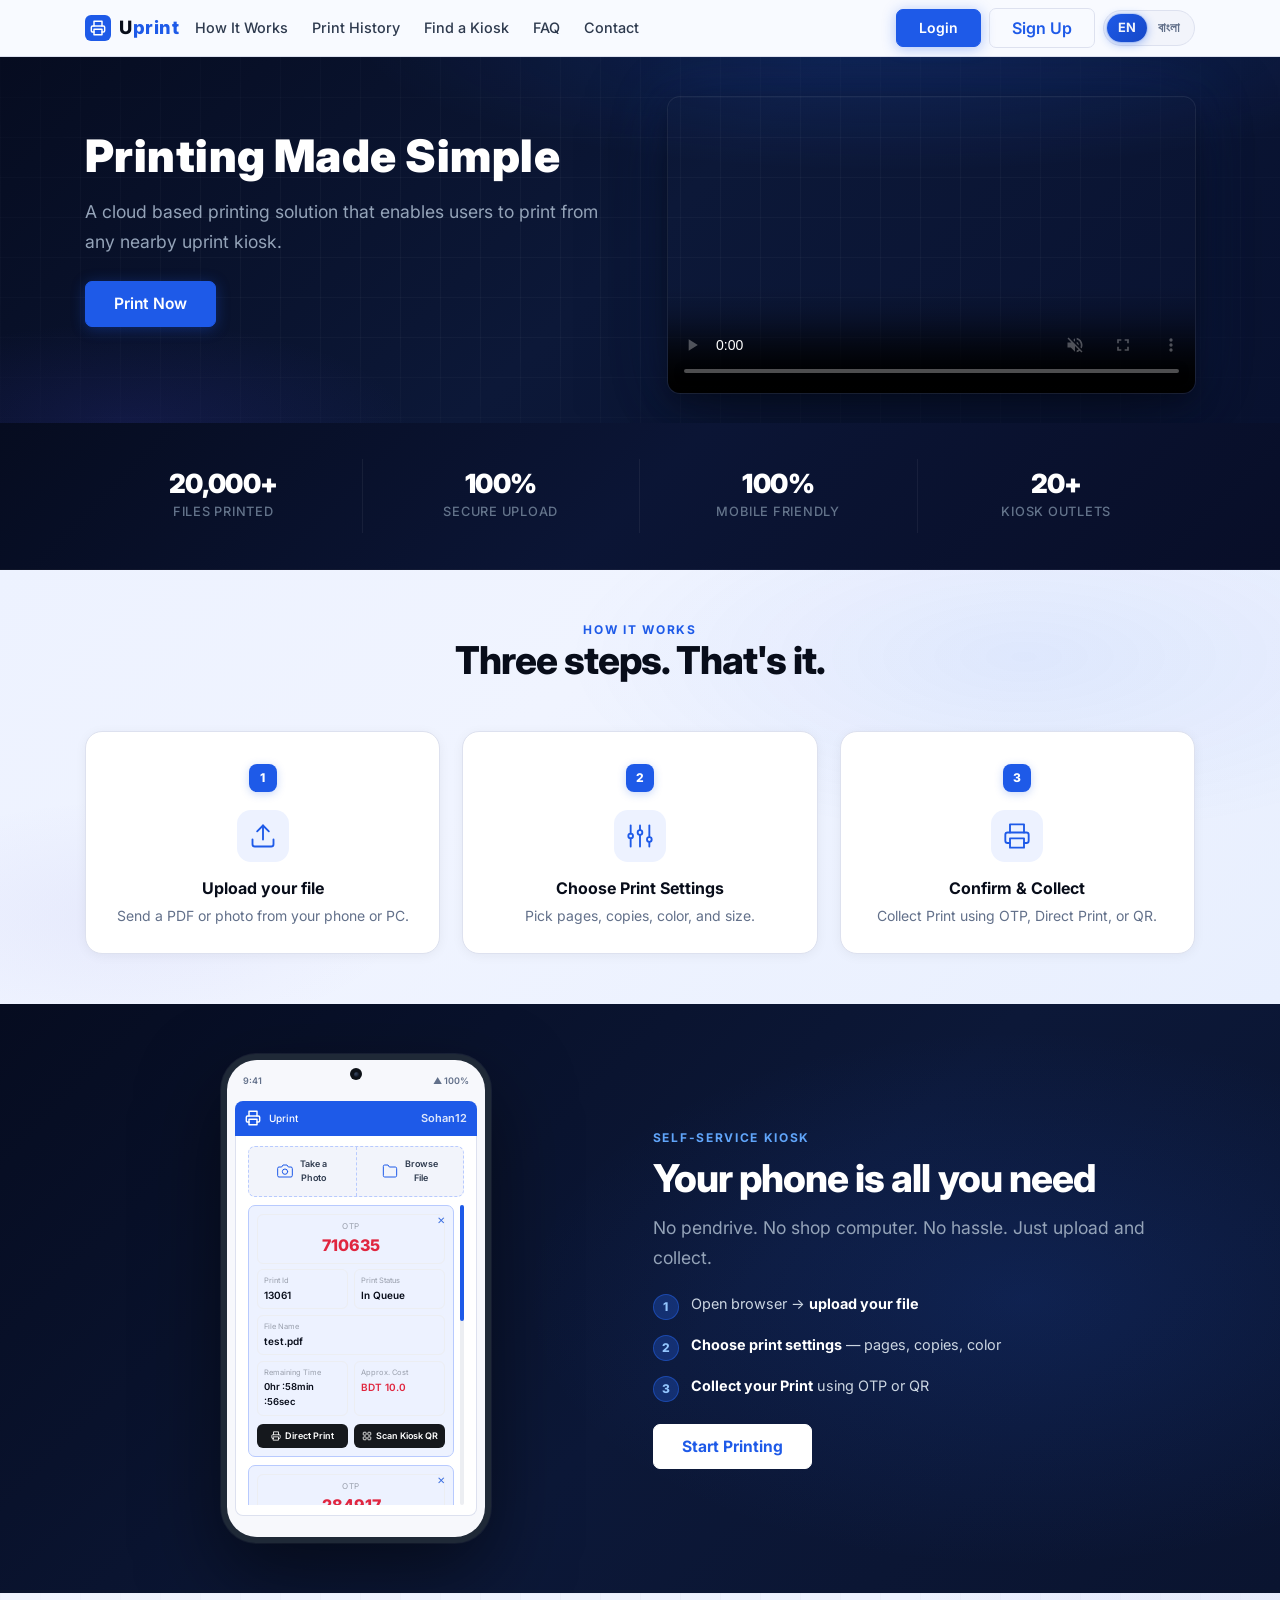
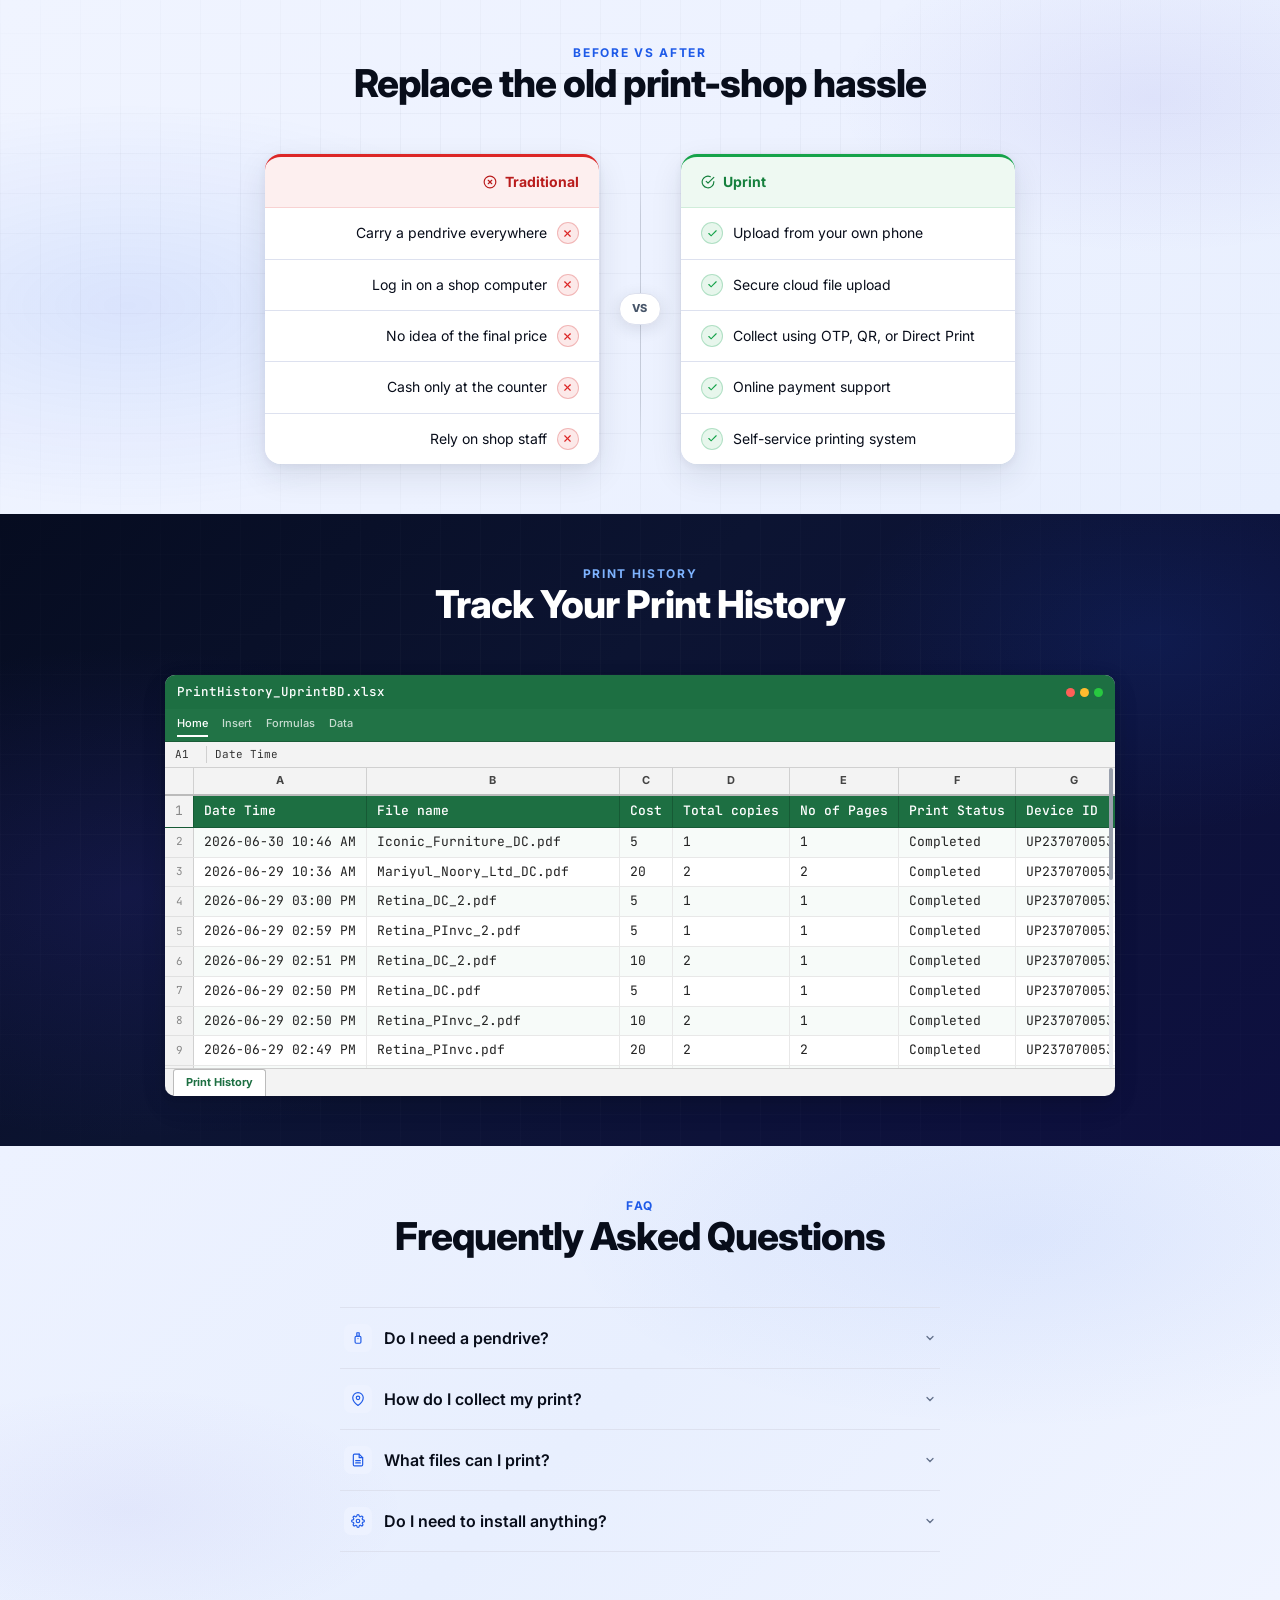
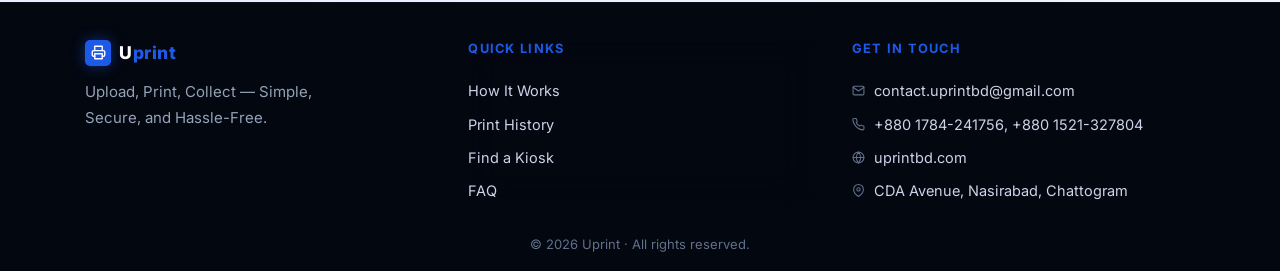
==== index.html @ 152a499d "Reorder sections, simplify hero & restyle compare Rearranged page sections for a new flow (how-it-wo" ====
<!DOCTYPE html>
<html lang="en">

<head>
    <meta charset="UTF-8" />
    <meta name="viewport" content="width=device-width, initial-scale=1.0" />
    <title>A Cloud Based Printing System</title>
    <meta name="description"
        content="A cloud based printing solution that enables users to print from any nearby uprint kiosk." />
    <meta property="og:title" content="A Cloud Based Printing System" />
    <meta property="og:site_name" content="Uprint">
    <meta property="og:description"
        content="A cloud based printing solution that enables users to print from any nearby uprint kiosk." />
    <meta property="og:type" content="website" />
    <meta property="og:url" content="https://uprintbd.com" />
    <meta name="twitter:card" content="summary_large_image" />
    <link rel="preconnect" href="https://fonts.googleapis.com" />
    <link rel="preconnect" href="https://fonts.gstatic.com" crossorigin />
    <link
        href="https://fonts.googleapis.com/css2?family=Inter:ital,wght@0,400;0,500;0,600;0,700;0,800;0,900;1,700;1,800&family=JetBrains+Mono:wght@400;500&family=Noto+Sans+Bengali:wght@400;500;600;700;800&display=swap"
        rel="stylesheet" />
    <link rel="icon" href="favicon.ico">
    <link rel="stylesheet" href="styles.css" />
</head>

<body>

    <!-- ══ NAV ══ -->
    <nav>
        <div class="nav-inner">
            <a href="#" class="nav-logo">
                <div class="nav-logo-mark">
                    <svg width="16" height="16" viewBox="0 0 24 24" fill="none" stroke="#fff" stroke-width="2.2"
                        stroke-linecap="round" stroke-linejoin="round">
                        <polyline points="6 9 6 2 18 2 18 9" />
                        <path d="M6 18H4a2 2 0 0 1-2-2v-5a2 2 0 0 1 2-2h16a2 2 0 0 1 2 2v5a2 2 0 0 1-2 2h-2" />
                        <rect x="6" y="14" width="12" height="8" />
                    </svg>
                </div>
                <span class="logo-text">
                    U<span class="c-blue">print</span>
                </span>
            </a>
            <ul class="nav-links">
                <li><a href="#how-it-works">How It Works</a></li>
                <li><a href="#real-results">Print History</a></li>
                <li><a href="#phone-feat">Find a Kiosk</a></li>
                <li><a href="#faq">FAQ</a></li>
                <li><a href="#contact">Contact</a></li>
            </ul>
            <div class="nav-cta">
                <a href="https://uprintbd.com/login/" class="btn btn-primary nav-login-btn">Login</a>
                <a href="https://uprintbd.com/register/" class="btn btn-ghost nav-signup-btn">Sign Up</a>

                <div class="lang-toggle-wrap">
                    <button class="btn-lang active" id="btn-en">EN</button>
                    <button class="btn-lang" id="btn-bn">বাংলা</button>
                </div>

                <button class="nav-ham" id="nav-ham" aria-label="Toggle menu" aria-expanded="false">
                    <svg class="ham-open" width="18" height="18" viewBox="0 0 24 24" fill="none" stroke="currentColor"
                        stroke-width="2" stroke-linecap="round">
                        <line x1="3" y1="6" x2="21" y2="6" />
                        <line x1="3" y1="12" x2="21" y2="12" />
                        <line x1="3" y1="18" x2="21" y2="18" />
                    </svg>
                    <svg class="ham-close" width="18" height="18" viewBox="0 0 24 24" fill="none" stroke="currentColor"
                        stroke-width="2" stroke-linecap="round">
                        <line x1="18" y1="6" x2="6" y2="18" />
                        <line x1="6" y1="6" x2="18" y2="18" />
                    </svg>
                </button>
            </div>
        </div>
    </nav>

    <div class="nav-drawer" id="nav-drawer">
        <ul class="nav-drawer-links">
            <li><a href="#how-it-works" onclick="closeDrawer()">How It Works</a></li>
            <li><a href="#real-results" onclick="closeDrawer()">Print History</a></li>
            <li><a href="#phone-feat" onclick="closeDrawer()">Find a Kiosk</a></li>
            <li><a href="#faq" onclick="closeDrawer()">FAQ</a></li>
            <li><a href="#contact" onclick="closeDrawer()">Contact</a></li>
        </ul>
        <div class="nav-drawer-btns">
            <a href="https://uprintbd.com/login/" class="btn btn-primary nav-login-btn"
                onclick="closeDrawer()">Login</a>
            <a href="https://uprintbd.com/register/" class="btn btn-ghost nav-signup-btn" onclick="closeDrawer()">Sign
                Up</a>
        </div>
    </div>

    <!-- ══ HERO ══ -->
    <section id="hero">
        <div class="wrap">
            <div class="hero-inner">
                <div>
                    <h1 class="hero-display">Printing Made Simple</h1>
                    <!-- <h1 class="hero-display">Printing Made Simple<br><em>Just Upload & Print</em></h1> -->
                    <p class="hero-sub">A cloud based printing solution that enables users to print from any nearby
                        uprint kiosk.</p>
                    <div class="hero-cta">
                        <a href="https://uprintbd.com/uprint/dashboard/" class="btn btn-primary btn-lg">Print Now</a>
                    </div>
                </div>

                <!-- Demo Video -->
                <div class="hero-mockup-wrap">
                    <div class="hero-video-wrap">
                        <video id="hero-video" src="workflow.mp4" data-src-en="workflow.mp4"
                            data-src-bn="workflow_bn.mp4" loop muted controls playsinline autoplay preload="auto"
                            poster="{% static 'img/poster.jpeg' %}">
                        </video>
                    </div>
                </div>
            </div>
    </section>

    <!-- ══ COMPARE STATS ══ -->
    <section id="compare-stats">
        <div class="wrap">
            <div class="stats-strip">
                <div class="stat-badge reveal">
                    <span class="s-num">20,000+</span>
                    <span class="s-lbl">Files Printed</span>
                </div>
                <div class="stat-badge reveal">
                    <span class="s-num">100%</span>
                    <span class="s-lbl">Secure Upload</span>
                </div>
                <div class="stat-badge reveal">
                    <span class="s-num">100%</span>
                    <span class="s-lbl">Mobile Friendly</span>
                </div>
                <div class="stat-badge reveal">
                    <span class="s-num">20+</span>
                    <span class="s-lbl">Kiosk Outlets</span>
                </div>
            </div>
        </div>
    </section>

    <!-- ══ HOW IT WORKS ══ -->
    <section id="how-it-works">
        <div class="wrap">
            <div class="sec-hd tc">
                <div class="wrap-sm">
                    <div class="eyebrow">How It Works</div>
                    <h2 class="h2">Three steps. That's it.</h2>
                </div>
            </div>

            <div class="hiw-grid">
                <div class="hiw-card-new reveal" style="--i:0">
                    <div class="hiw-card-bg"></div>
                    <div class="hiw-card-badge">1</div>
                    <div class="hiw-card-icon">
                        <svg width="28" height="28" viewBox="0 0 24 24" fill="none" stroke="currentColor"
                            stroke-width="1.6" stroke-linecap="round" stroke-linejoin="round">
                            <path d="M21 15v4a2 2 0 0 1-2 2H5a2 2 0 0 1-2-2v-4" />
                            <polyline points="17 8 12 3 7 8" />
                            <line x1="12" y1="3" x2="12" y2="15" />
                        </svg>
                    </div>
                    <h3 class="hiw-card-title">Upload your file</h3>
                    <p class="hiw-card-text">Send a PDF or photo from your phone or PC.</p>
                </div>

                <div class="hiw-card-new reveal" style="--i:1">
                    <div class="hiw-card-bg"></div>
                    <div class="hiw-card-badge">2</div>
                    <div class="hiw-card-icon">
                        <svg width="28" height="28" viewBox="0 0 24 24" fill="none" stroke="currentColor"
                            stroke-width="1.6" stroke-linecap="round" stroke-linejoin="round">
                            <line x1="4" y1="21" x2="4" y2="14" />
                            <line x1="4" y1="10" x2="4" y2="3" />
                            <circle cx="4" cy="12" r="2" />
                            <line x1="12" y1="21" x2="12" y2="11" />
                            <line x1="12" y1="7" x2="12" y2="3" />
                            <circle cx="12" cy="9" r="2" />
                            <line x1="20" y1="21" x2="20" y2="17" />
                            <line x1="20" y1="13" x2="20" y2="3" />
                            <circle cx="20" cy="15" r="2" />
                        </svg>
                    </div>
                    <h3 class="hiw-card-title">Choose Print Settings</h3>
                    <p class="hiw-card-text">Pick pages, copies, color, and size.</p>
                </div>

                <div class="hiw-card-new reveal" style="--i:2">
                    <div class="hiw-card-bg"></div>
                    <div class="hiw-card-badge">3</div>
                    <div class="hiw-card-icon">
                        <svg width="28" height="28" viewBox="0 0 24 24" fill="none" stroke="currentColor"
                            stroke-width="1.6" stroke-linecap="round" stroke-linejoin="round">
                            <polyline points="6 9 6 2 18 2 18 9" />
                            <path d="M6 18H4a2 2 0 0 1-2-2v-5a2 2 0 0 1 2-2h16a2 2 0 0 1 2 2v5a2 2 0 0 1-2 2h-2" />
                            <rect x="6" y="14" width="12" height="8" />
                        </svg>
                    </div>
                    <h3 class="hiw-card-title">Confirm &amp; collect</h3>
                    <p class="hiw-card-text">Collect Print using OTP, Direct Print, or QR.</p>
                </div>
            </div>
        </div>
    </section>

    <!-- ══ PHONE FEATURE ══ -->
    <section id="phone-feat">
        <div class="wrap">
            <div class="phone-feat-inner">
                <div class="phone-visual reveal">
                    <div class="phone-frame">
                        <div class="phone-screen">
                            <div class="phone-notch">
                                <div class="phone-cam"></div>
                            </div>
                            <div class="phone-statusbar"><span>9:41</span><span>▲ 100%</span></div>
                            <div class="phone-app-hdr">
                                <div class="phone-app-hdr-left">
                                    <svg width="16" height="16" viewBox="0 0 24 24" fill="none" stroke="#fff"
                                        stroke-width="2.2" stroke-linecap="round" stroke-linejoin="round">
                                        <polyline points="6 9 6 2 18 2 18 9" />
                                        <path
                                            d="M6 18H4a2 2 0 0 1-2-2v-5a2 2 0 0 1 2-2h16a2 2 0 0 1 2 2v5a2 2 0 0 1-2 2h-2" />
                                        <rect x="6" y="14" width="12" height="8" />
                                    </svg>
                                    <div class="phone-app-hdr-title">Uprint</div>
                                </div>
                                <div class="phone-app-hdr-user">Sohan12</div>
                            </div>
                            <div class="phone-app-body"
                                style="padding:10px 12px;gap:8px;display:flex;flex-direction:column;">

                                <!-- file input row -->
                                <div class="phone-upload-split">
                                    <div class="phone-upload-half">
                                        <svg width="16" height="16" viewBox="0 0 24 24" fill="none" stroke="var(--blue)"
                                            stroke-width="1.5" stroke-linecap="round" stroke-linejoin="round">
                                            <path
                                                d="M23 19a2 2 0 0 1-2 2H3a2 2 0 0 1-2-2V8a2 2 0 0 1 2-2h4l2-3h6l2 3h4a2 2 0 0 1 2 2z" />
                                            <circle cx="12" cy="13" r="4" />
                                        </svg>
                                        <span>Take a Photo</span>
                                    </div>
                                    <div class="phone-upload-half">
                                        <svg width="16" height="16" viewBox="0 0 24 24" fill="none" stroke="var(--blue)"
                                            stroke-width="1.5" stroke-linecap="round" stroke-linejoin="round">
                                            <path
                                                d="M22 19a2 2 0 0 1-2 2H4a2 2 0 0 1-2-2V5a2 2 0 0 1 2-2h5l2 3h9a2 2 0 0 1 2 2z" />
                                        </svg>
                                        <span>Browse File</span>
                                    </div>
                                </div>

                                <!-- result cards queue -->
                                <div class="phone-queue-wrap">
                                    <div class="phone-queue-scroll" id="phoneQueueScroll">

                                        <div class="phone-result-card">
                                            <span class="phone-result-close">✕</span>
                                            <div class="phone-result-otp">
                                                <div class="phone-result-otp-lbl">OTP</div>
                                                <div class="phone-result-otp-val">710635</div>
                                            </div>
                                            <div class="phone-result-row">
                                                <div class="phone-result-box">
                                                    <div class="phone-result-box-lbl">Print Id</div>
                                                    <div class="phone-result-box-val">13061</div>
                                                </div>
                                                <div class="phone-result-box">
                                                    <div class="phone-result-box-lbl">Print Status</div>
                                                    <div class="phone-result-box-val">In Queue</div>
                                                </div>
                                            </div>
                                            <div class="phone-result-file">
                                                <div class="phone-result-box-lbl">File Name</div>
                                                <div class="phone-result-box-val">test.pdf</div>
                                            </div>
                                            <div class="phone-result-row" style="margin-bottom:8px;">
                                                <div class="phone-result-box">
                                                    <div class="phone-result-box-lbl">Remaining Time</div>
                                                    <div class="phone-result-box-val" style="font-size:9.5px;">0hr
                                                        :58min :56sec</div>
                                                </div>
                                                <div class="phone-result-box">
                                                    <div class="phone-result-box-lbl">Approx. Cost</div>
                                                    <div class="phone-result-box-val" style="color:#e0263f;">BDT 10.0
                                                    </div>
                                                </div>
                                            </div>
                                            <div class="phone-result-actions">
                                                <div class="phone-result-btn">
                                                    <svg width="10" height="10" viewBox="0 0 24 24" fill="none"
                                                        stroke="#fff" stroke-width="2" stroke-linecap="round"
                                                        stroke-linejoin="round">
                                                        <polyline points="6 9 6 2 18 2 18 9" />
                                                        <path
                                                            d="M6 18H4a2 2 0 0 1-2-2v-5a2 2 0 0 1 2-2h16a2 2 0 0 1 2 2v5a2 2 0 0 1-2 2h-2" />
                                                        <rect x="6" y="14" width="12" height="8" />
                                                    </svg>
                                                    Direct Print
                                                </div>
                                                <div class="phone-result-btn">
                                                    <svg width="10" height="10" viewBox="0 0 24 24" fill="none"
                                                        stroke="#fff" stroke-width="2">
                                                        <rect x="3" y="3" width="7" height="7" rx="1.5" />
                                                        <rect x="14" y="3" width="7" height="7" rx="1.5" />
                                                        <rect x="3" y="14" width="7" height="7" rx="1.5" />
                                                        <rect x="14" y="14" width="7" height="7" rx="1.5" />
                                                    </svg>
                                                    Scan Kiosk QR
                                                </div>
                                            </div>
                                        </div>

                                        <div class="phone-result-card">
                                            <span class="phone-result-close">✕</span>
                                            <div class="phone-result-otp">
                                                <div class="phone-result-otp-lbl">OTP</div>
                                                <div class="phone-result-otp-val">284917</div>
                                            </div>
                                            <div class="phone-result-row">
                                                <div class="phone-result-box">
                                                    <div class="phone-result-box-lbl">Print Id</div>
                                                    <div class="phone-result-box-val">13062</div>
                                                </div>
                                                <div class="phone-result-box">
                                                    <div class="phone-result-box-lbl">Print Status</div>
                                                    <div class="phone-result-box-val">In Queue</div>
                                                </div>
                                            </div>
                                            <div class="phone-result-file">
                                                <div class="phone-result-box-lbl">File Name</div>
                                                <div class="phone-result-box-val">Assignment_Ch4.pdf</div>
                                            </div>
                                            <div class="phone-result-row" style="margin-bottom:8px;">
                                                <div class="phone-result-box">
                                                    <div class="phone-result-box-lbl">Remaining Time</div>
                                                    <div class="phone-result-box-val" style="font-size:9.5px;">0hr
                                                        :42min :10sec</div>
                                                </div>
                                                <div class="phone-result-box">
                                                    <div class="phone-result-box-lbl">Approx. Cost</div>
                                                    <div class="phone-result-box-val" style="color:#e0263f;">BDT 30.0
                                                    </div>
                                                </div>
                                            </div>
                                            <div class="phone-result-actions">
                                                <div class="phone-result-btn">
                                                    <svg width="10" height="10" viewBox="0 0 24 24" fill="none"
                                                        stroke="#fff" stroke-width="2" stroke-linecap="round"
                                                        stroke-linejoin="round">
                                                        <polyline points="6 9 6 2 18 2 18 9" />
                                                        <path
                                                            d="M6 18H4a2 2 0 0 1-2-2v-5a2 2 0 0 1 2-2h16a2 2 0 0 1 2 2v5a2 2 0 0 1-2 2h-2" />
                                                        <rect x="6" y="14" width="12" height="8" />
                                                    </svg>
                                                    Direct Print
                                                </div>
                                                <div class="phone-result-btn">
                                                    <svg width="10" height="10" viewBox="0 0 24 24" fill="none"
                                                        stroke="#fff" stroke-width="2">
                                                        <rect x="3" y="3" width="7" height="7" rx="1.5" />
                                                        <rect x="14" y="3" width="7" height="7" rx="1.5" />
                                                        <rect x="3" y="14" width="7" height="7" rx="1.5" />
                                                        <rect x="14" y="14" width="7" height="7" rx="1.5" />
                                                    </svg>
                                                    Scan Kiosk QR
                                                </div>
                                            </div>
                                        </div>

                                        <div class="phone-result-card">
                                            <span class="phone-result-close">✕</span>
                                            <div class="phone-result-otp">
                                                <div class="phone-result-otp-lbl">OTP</div>
                                                <div class="phone-result-otp-val">509342</div>
                                            </div>
                                            <div class="phone-result-row">
                                                <div class="phone-result-box">
                                                    <div class="phone-result-box-lbl">Print Id</div>
                                                    <div class="phone-result-box-val">13063</div>
                                                </div>
                                                <div class="phone-result-box">
                                                    <div class="phone-result-box-lbl">Print Status</div>
                                                    <div class="phone-result-box-val">In Queue</div>
                                                </div>
                                            </div>
                                            <div class="phone-result-file">
                                                <div class="phone-result-box-lbl">File Name</div>
                                                <div class="phone-result-box-val">Admit_Card.pdf</div>
                                            </div>
                                            <div class="phone-result-row" style="margin-bottom:8px;">
                                                <div class="phone-result-box">
                                                    <div class="phone-result-box-lbl">Remaining Time</div>
                                                    <div class="phone-result-box-val" style="font-size:9.5px;">1hr
                                                        :12min :04sec</div>
                                                </div>
                                                <div class="phone-result-box">
                                                    <div class="phone-result-box-lbl">Approx. Cost</div>
                                                    <div class="phone-result-box-val" style="color:#e0263f;">BDT 100.0
                                                    </div>
                                                </div>
                                            </div>
                                            <div class="phone-result-actions">
                                                <div class="phone-result-btn">
                                                    <svg width="10" height="10" viewBox="0 0 24 24" fill="none"
                                                        stroke="#fff" stroke-width="2" stroke-linecap="round"
                                                        stroke-linejoin="round">
                                                        <polyline points="6 9 6 2 18 2 18 9" />
                                                        <path
                                                            d="M6 18H4a2 2 0 0 1-2-2v-5a2 2 0 0 1 2-2h16a2 2 0 0 1 2 2v5a2 2 0 0 1-2 2h-2" />
                                                        <rect x="6" y="14" width="12" height="8" />
                                                    </svg>
                                                    Direct Print
                                                </div>
                                                <div class="phone-result-btn">
                                                    <svg width="10" height="10" viewBox="0 0 24 24" fill="none"
                                                        stroke="#fff" stroke-width="2">
                                                        <rect x="3" y="3" width="7" height="7" rx="1.5" />
                                                        <rect x="14" y="3" width="7" height="7" rx="1.5" />
                                                        <rect x="3" y="14" width="7" height="7" rx="1.5" />
                                                        <rect x="14" y="14" width="7" height="7" rx="1.5" />
                                                    </svg>
                                                    Scan Kiosk QR
                                                </div>
                                            </div>
                                        </div>

                                    </div>
                                    <div class="phone-queue-scrollbar" id="phoneQueueScrollbar">
                                        <div class="phone-queue-scrollbar-thumb" id="phoneQueueScrollbarThumb"></div>
                                    </div>
                                </div>
                            </div>
                        </div>
                    </div>
                </div>
                <div class="phone-feat-copy reveal">
                    <div class="eyebrow">Self-Service Kiosk</div>
                    <h2 class="h2">Your phone is all you need</h2>
                    <p class="body-lg">No pendrive. No shop computer. No hassle. Just upload and collect.</p>
                    <ul class="phone-steps">
                        <li class="phone-step">
                            <span class="phone-step-num">1</span>
                            <span class="phone-step-text">Open browser → <strong>upload your file</strong></span>
                        </li>
                        <li class="phone-step">
                            <span class="phone-step-num">2</span>
                            <span class="phone-step-text"><strong>Choose print settings</strong> — pages, copies,
                                color</span>
                        </li>
                        <li class="phone-step">
                            <span class="phone-step-num">3</span>
                            <span class="phone-step-text"><strong>Collect your Print</strong> using OTP or QR</span>
                        </li>
                    </ul>
                    <div style="margin-top:22px;display:flex;gap:10px;flex-wrap:wrap">
                        <a href="https://uprintbd.com/uprint/dashboard/" class="btn btn-white btn-lg">Start Printing</a>
                    </div>
                </div>
            </div>
        </div>
    </section>


    <!-- ══ COMPARE ══ -->
    <section id="compare">
        <div class="wrap">
            <div class="sec-hd tc">
                <div class="wrap-sm">
                    <div class="eyebrow">Before vs After</div>
                    <h2 class="h2">Replace the old print-shop hassle</h2>
                </div>
            </div>
            <div class="compare-grid">

                <div class="compare-col pain reveal">
                    <div class="compare-col-hd">
                        <svg width="14" height="14" viewBox="0 0 24 24" fill="none" stroke="currentColor"
                            stroke-width="2" stroke-linecap="round" stroke-linejoin="round">
                            <circle cx="12" cy="12" r="10" />
                            <line x1="15" y1="9" x2="9" y2="15" />
                            <line x1="9" y1="9" x2="15" y2="15" />
                        </svg>
                        Traditional
                    </div>
                    <div class="compare-item">
                        <span>Carry a pendrive everywhere</span>
                        <span class="ci-icon ci-bad">
                            <svg width="11" height="11" viewBox="0 0 24 24" fill="none" stroke="currentColor"
                                stroke-width="2.5" stroke-linecap="round">
                                <line x1="18" y1="6" x2="6" y2="18" />
                                <line x1="6" y1="6" x2="18" y2="18" />
                            </svg>
                        </span>
                    </div>
                    <div class="compare-item">
                        <span>Use a shop computer</span>
                        <span class="ci-icon ci-bad">
                            <svg width="11" height="11" viewBox="0 0 24 24" fill="none" stroke="currentColor"
                                stroke-width="2.5" stroke-linecap="round">
                                <line x1="18" y1="6" x2="6" y2="18" />
                                <line x1="6" y1="6" x2="18" y2="18" />
                            </svg>
                        </span>
                    </div>
                    <div class="compare-item">
                        <span>No idea of the final price</span>
                        <span class="ci-icon ci-bad">
                            <svg width="11" height="11" viewBox="0 0 24 24" fill="none" stroke="currentColor"
                                stroke-width="2.5" stroke-linecap="round">
                                <line x1="18" y1="6" x2="6" y2="18" />
                                <line x1="6" y1="6" x2="18" y2="18" />
                            </svg>
                        </span>
                    </div>
                    <div class="compare-item">
                        <span>Cash only at the counter</span>
                        <span class="ci-icon ci-bad">
                            <svg width="11" height="11" viewBox="0 0 24 24" fill="none" stroke="currentColor"
                                stroke-width="2.5" stroke-linecap="round">
                                <line x1="18" y1="6" x2="6" y2="18" />
                                <line x1="6" y1="6" x2="18" y2="18" />
                            </svg>
                        </span>
                    </div>
                    <div class="compare-item">
                        <span>Depend on shop staff</span>
                        <span class="ci-icon ci-bad">
                            <svg width="11" height="11" viewBox="0 0 24 24" fill="none" stroke="currentColor"
                                stroke-width="2.5" stroke-linecap="round">
                                <line x1="18" y1="6" x2="6" y2="18" />
                                <line x1="6" y1="6" x2="18" y2="18" />
                            </svg>
                        </span>
                    </div>
                </div>

                <!-- Center divider -->
                <div class="compare-center">
                    <div class="compare-vs">VS</div>
                </div>

                <div class="compare-col gain reveal">
                    <div class="compare-col-hd">
                        <svg width="14" height="14" viewBox="0 0 24 24" fill="none" stroke="currentColor"
                            stroke-width="2" stroke-linecap="round" stroke-linejoin="round">
                            <path d="M22 11.08V12a10 10 0 1 1-5.93-9.14" />
                            <polyline points="22 4 12 14.01 9 11.01" />
                        </svg>
                        Uprint
                    </div>
                    <div class="compare-item">
                        <span class="ci-icon ci-good">
                            <svg width="11" height="11" viewBox="0 0 24 24" fill="none" stroke="currentColor"
                                stroke-width="2.5" stroke-linecap="round">
                                <polyline points="20 6 9 17 4 12" />
                            </svg>
                        </span>
                        <span>Upload from your own phone</span>
                    </div>
                    <div class="compare-item">
                        <span class="ci-icon ci-good">
                            <svg width="11" height="11" viewBox="0 0 24 24" fill="none" stroke="currentColor"
                                stroke-width="2.5" stroke-linecap="round">
                                <polyline points="20 6 9 17 4 12" />
                            </svg>
                        </span>
                        <span>Secure cloud file upload</span>
                    </div>
                    <div class="compare-item">
                        <span class="ci-icon ci-good">
                            <svg width="11" height="11" viewBox="0 0 24 24" fill="none" stroke="currentColor"
                                stroke-width="2.5" stroke-linecap="round">
                                <polyline points="20 6 9 17 4 12" />
                            </svg>
                        </span>
                        <span>Collect Print using OTP, Direct, or QR</span>
                    </div>
                    <div class="compare-item">
                        <span class="ci-icon ci-good">
                            <svg width="11" height="11" viewBox="0 0 24 24" fill="none" stroke="currentColor"
                                stroke-width="2.5" stroke-linecap="round">
                                <polyline points="20 6 9 17 4 12" />
                            </svg>
                        </span>
                        <span>Online payment support</span>
                    </div>
                    <div class="compare-item">
                        <span class="ci-icon ci-good">
                            <svg width="11" height="11" viewBox="0 0 24 24" fill="none" stroke="currentColor"
                                stroke-width="2.5" stroke-linecap="round">
                                <polyline points="20 6 9 17 4 12" />
                            </svg>
                        </span>
                        <span>Self-service printing system</span>
                    </div>
                </div>

            </div>
        </div>
    </section>

    <!-- ══ REAL RESULTS ══ -->
    <section id="real-results">
        <div class="wrap">
            <div class="sec-hd tc">
                <div class="wrap-sm">
                    <div class="eyebrow">Print History</div>
                    <h2 class="h2">Track Your Print History</h2>
                </div>
            </div>

            <div class="rr-grid">

                <!-- Result Export -->
                <div class="rr-card reveal">
                    <div class="rr-excel-titlebar">
                        <span class="rr-excel-filename">PrintHistory_UprintBD.xlsx</span>
                        <div class="rr-excel-dots">
                            <div class="rr-excel-dot" style="background:#ff5f57"></div>
                            <div class="rr-excel-dot" style="background:#febc2e"></div>
                            <div class="rr-excel-dot" style="background:#28c840"></div>
                        </div>
                    </div>
                    <div class="rr-excel-ribbon">
                        <span class="rr-ribbon-tab active">Home</span>
                        <span class="rr-ribbon-tab">Insert</span>
                        <span class="rr-ribbon-tab">Formulas</span>
                        <span class="rr-ribbon-tab">Data</span>
                    </div>
                    <div class="rr-formula-bar">
                        <span class="rr-cell-ref">A1</span>
                        <span class="rr-formula-val">Date Time</span>
                    </div>
                    <div class="rr-sheet" style="position:relative;">
                        <div id="rrSheetScroll" style="overflow-y:auto;scrollbar-width:none;padding-right:10px;">
                            <table class="rr-table">
                                <thead>
                                    <tr>
                                        <th class="rr-rownum"></th>
                                        <th>A</th>
                                        <th>B</th>
                                        <th>C</th>
                                        <th>D</th>
                                        <th>E</th>
                                        <th>F</th>
                                        <th>G</th>
                                    </tr>
                                </thead>
                                <tbody>
                                    <tr class="rr-hdr">
                                        <td class="rr-rownum">1</td>
                                        <td>Date Time</td>
                                        <td>File name</td>
                                        <td>Cost</td>
                                        <td>Total copies</td>
                                        <td>No of Pages</td>
                                        <td>Print Status</td>
                                        <td>Device ID</td>
                                    </tr>
                                    <tr>
                                        <td class="rr-rownum">2</td>
                                        <td>2026-06-30 10:46 AM</td>
                                        <td>Iconic_Furniture_DC.pdf</td>
                                        <td>5</td>
                                        <td>1</td>
                                        <td>1</td>
                                        <td>Completed</td>
                                        <td>UP2370700536</td>
                                    </tr>
                                    <tr>
                                        <td class="rr-rownum">3</td>
                                        <td>2026-06-29 10:36 AM</td>
                                        <td>Mariyul_Noory_Ltd_DC.pdf</td>
                                        <td>20</td>
                                        <td>2</td>
                                        <td>2</td>
                                        <td>Completed</td>
                                        <td>UP2370700536</td>
                                    </tr>
                                    <tr>
                                        <td class="rr-rownum">4</td>
                                        <td>2026-06-29 03:00 PM</td>
                                        <td>Retina_DC_2.pdf</td>
                                        <td>5</td>
                                        <td>1</td>
                                        <td>1</td>
                                        <td>Completed</td>
                                        <td>UP2370700536</td>
                                    </tr>
                                    <tr>
                                        <td class="rr-rownum">5</td>
                                        <td>2026-06-29 02:59 PM</td>
                                        <td>Retina_PInvc_2.pdf</td>
                                        <td>5</td>
                                        <td>1</td>
                                        <td>1</td>
                                        <td>Completed</td>
                                        <td>UP2370700536</td>
                                    </tr>
                                    <tr>
                                        <td class="rr-rownum">6</td>
                                        <td>2026-06-29 02:51 PM</td>
                                        <td>Retina_DC_2.pdf</td>
                                        <td>10</td>
                                        <td>2</td>
                                        <td>1</td>
                                        <td>Completed</td>
                                        <td>UP2370700536</td>
                                    </tr>
                                    <tr>
                                        <td class="rr-rownum">7</td>
                                        <td>2026-06-29 02:50 PM</td>
                                        <td>Retina_DC.pdf</td>
                                        <td>5</td>
                                        <td>1</td>
                                        <td>1</td>
                                        <td>Completed</td>
                                        <td>UP2370700536</td>
                                    </tr>
                                    <tr>
                                        <td class="rr-rownum">8</td>
                                        <td>2026-06-29 02:50 PM</td>
                                        <td>Retina_PInvc_2.pdf</td>
                                        <td>10</td>
                                        <td>2</td>
                                        <td>1</td>
                                        <td>Completed</td>
                                        <td>UP2370700536</td>
                                    </tr>
                                    <tr>
                                        <td class="rr-rownum">9</td>
                                        <td>2026-06-29 02:49 PM</td>
                                        <td>Retina_PInvc.pdf</td>
                                        <td>20</td>
                                        <td>2</td>
                                        <td>2</td>
                                        <td>Completed</td>
                                        <td>UP2370700536</td>
                                    </tr>
                                    <tr>
                                        <td class="rr-rownum">10</td>
                                        <td>2026-06-29 02:28 PM</td>
                                        <td>Otobi_Ltd_DC_2.pdf</td>
                                        <td>5</td>
                                        <td>1</td>
                                        <td>1</td>
                                        <td>Completed</td>
                                        <td>UP2370700536</td>
                                    </tr>
                                    <tr>
                                        <td class="rr-rownum">11</td>
                                        <td>2026-06-28 12:22 PM</td>
                                        <td>Tahameena_Enterprise_DRC.pdf</td>
                                        <td>5</td>
                                        <td>1</td>
                                        <td>1</td>
                                        <td>Completed</td>
                                        <td>UP2370700536</td>
                                    </tr>
                                    <tr>
                                        <td class="rr-rownum">12</td>
                                        <td>2026-06-25 02:11 PM</td>
                                        <td>AmarUddog_DC_2.pdf</td>
                                        <td>10</td>
                                        <td>2</td>
                                        <td>1</td>
                                        <td>Completed</td>
                                        <td>UP2370700536</td>
                                    </tr>
                                    <tr>
                                        <td class="rr-rownum">13</td>
                                        <td>2026-06-25 02:08 PM</td>
                                        <td>AmarUddog_DC_3.pdf</td>
                                        <td>20</td>
                                        <td>2</td>
                                        <td>2</td>
                                        <td>Completed</td>
                                        <td>UP2370700536</td>
                                    </tr>
                                    <tr>
                                        <td class="rr-rownum">14</td>
                                        <td>2026-06-25 01:12 PM</td>
                                        <td>Study_Care_SA.pdf</td>
                                        <td>5</td>
                                        <td>1</td>
                                        <td>1</td>
                                        <td>Completed</td>
                                        <td>UP2370700536</td>
                                    </tr>
                                    <tr>
                                        <td class="rr-rownum">15</td>
                                        <td>2026-06-25 01:11 PM</td>
                                        <td>Study_Care_DC.pdf</td>
                                        <td>20</td>
                                        <td>2</td>
                                        <td>2</td>
                                        <td>Completed</td>
                                        <td>UP2370700536</td>
                                    </tr>
                                    <tr>
                                        <td class="rr-rownum">16</td>
                                        <td>2026-06-24 12:34 PM</td>
                                        <td>Data_World_DC.pdf</td>
                                        <td>5</td>
                                        <td>1</td>
                                        <td>1</td>
                                        <td>Completed</td>
                                        <td>UP2370700536</td>
                                    </tr>
                                    <tr>
                                        <td class="rr-rownum">17</td>
                                        <td>2026-06-24 12:31 PM</td>
                                        <td>Data_World_SA.pdf</td>
                                        <td>5</td>
                                        <td>1</td>
                                        <td>1</td>
                                        <td>Completed</td>
                                        <td>UP2370700536</td>
                                    </tr>
                                    <tr>
                                        <td class="rr-rownum">18</td>
                                        <td>2026-06-24 12:29 PM</td>
                                        <td>Data_World_DC.pdf</td>
                                        <td>20</td>
                                        <td>2</td>
                                        <td>2</td>
                                        <td>Completed</td>
                                        <td>UP2370700536</td>
                                    </tr>
                                    <tr>
                                        <td class="rr-rownum">19</td>
                                        <td>2026-06-24 05:11 PM</td>
                                        <td>Otobi_Ltd_DC.pdf</td>
                                        <td>10</td>
                                        <td>2</td>
                                        <td>1</td>
                                        <td>Completed</td>
                                        <td>UP2370700536</td>
                                    </tr>
                                    <tr>
                                        <td class="rr-rownum">20</td>
                                        <td>2026-06-24 04:24 PM</td>
                                        <td>RSPL_Health_Limited_SA.pdf</td>
                                        <td>5</td>
                                        <td>1</td>
                                        <td>1</td>
                                        <td>Completed</td>
                                        <td>UP2370700536</td>
                                    </tr>
                                    <tr>
                                        <td class="rr-rownum">21</td>
                                        <td>2026-06-24 04:24 PM</td>
                                        <td>RSPL_Health_Limited_DC.pdf</td>
                                        <td>20</td>
                                        <td>2</td>
                                        <td>2</td>
                                        <td>Completed</td>
                                        <td>UP2370700536</td>
                                    </tr>
                                    <tr>
                                        <td class="rr-rownum">22</td>
                                        <td>2026-06-24 04:13 PM</td>
                                        <td>PROGOTI_IT_DC.pdf</td>
                                        <td>5</td>
                                        <td>1</td>
                                        <td>1</td>
                                        <td>Completed</td>
                                        <td>UP2370700536</td>
                                    </tr>
                                    <tr>
                                        <td class="rr-rownum">23</td>
                                        <td>2026-06-24 04:12 PM</td>
                                        <td>PROGOTI_IT_SA.pdf</td>
                                        <td>5</td>
                                        <td>1</td>
                                        <td>1</td>
                                        <td>Completed</td>
                                        <td>UP2370700536</td>
                                    </tr>
                                    <tr>
                                        <td class="rr-rownum">24</td>
                                        <td>2026-06-24 04:10 PM</td>
                                        <td>Tahfizul_Quran_(Card).pdf</td>
                                        <td>10</td>
                                        <td>2</td>
                                        <td>1</td>
                                        <td>Completed</td>
                                        <td>UP2370700536</td>
                                    </tr>
                                    <tr>
                                        <td class="rr-rownum">25</td>
                                        <td>2026-06-24 04:03 PM</td>
                                        <td>Tahfizul_Quran_Madrasa_DC.pdf</td>
                                        <td>5</td>
                                        <td>1</td>
                                        <td>1</td>
                                        <td>Completed</td>
                                        <td>UP2370700536</td>
                                    </tr>
                                    <tr>
                                        <td class="rr-rownum">26</td>
                                        <td>2026-06-24 04:02 PM</td>
                                        <td>Tahfizul_Quran_Madrasa_SA.pdf</td>
                                        <td>5</td>
                                        <td>1</td>
                                        <td>1</td>
                                        <td>Completed</td>
                                        <td>UP2370700536</td>
                                    </tr>
                                </tbody>
                            </table>
                        </div>
                        <div id="rrSheetScrollbar"
                            style="position:absolute;top:0;right:2px;width:4px;height:100%;background:#eceef2;border-radius:3px;">
                            <div id="rrSheetScrollbarThumb"
                                style="position:absolute;width:4px;background:#9aa0ad;border-radius:3px;"></div>
                        </div>
                    </div>
                    <div class="rr-sheet-tabs">
                        <div class="rr-sheet-tab active">Print History</div>
                    </div>
                </div>
            </div>
        </div>
    </section>

    <!-- ══ FAQ ══ -->
    <section id="faq">
        <div class="wrap">
            <div class="sec-hd tc">
                <div class="wrap-sm">
                    <div class="eyebrow">FAQ</div>
                    <h2 class="h2">Frequently Asked Questions</h2>
                </div>
            </div>
            <div class="faq-list">

                <div class="faq-item reveal">
                    <div class="faq-item-hd" role="button" tabindex="0" aria-expanded="false">
                        <span class="faq-item-icon">
                            <svg width="14" height="14" viewBox="0 0 24 24" fill="none" stroke="currentColor"
                                stroke-width="2" stroke-linecap="round" stroke-linejoin="round">
                                <rect x="7" y="9" width="10" height="12" rx="2" />
                                <rect x="10" y="3" width="4" height="6" />
                                <line x1="12" y1="13" x2="12" y2="13" />
                            </svg>
                        </span>
                        <span class="faq-item-q">Do I need a pendrive?</span>
                        <span class="faq-item-arrow">
                            <svg width="12" height="12" viewBox="0 0 24 24" fill="none" stroke="currentColor"
                                stroke-width="2.5" stroke-linecap="round">
                                <polyline points="6 9 12 15 18 9" />
                            </svg>
                        </span>
                    </div>
                    <div class="faq-item-body">
                        <div class="faq-item-a">No. Upload directly from your phone or PC — no pendrive needed.</div>
                    </div>
                </div>

                <div class="faq-item reveal">
                    <div class="faq-item-hd" role="button" tabindex="0" aria-expanded="false">
                        <span class="faq-item-icon">
                            <svg width="14" height="14" viewBox="0 0 24 24" fill="none" stroke="currentColor"
                                stroke-width="2" stroke-linecap="round" stroke-linejoin="round">
                                <path d="M21 10c0 7-9 13-9 13s-9-6-9-13a9 9 0 0 1 18 0z" />
                                <circle cx="12" cy="10" r="3" />
                            </svg>
                        </span>
                        <span class="faq-item-q">How do I collect my print?</span>
                        <span class="faq-item-arrow">
                            <svg width="12" height="12" viewBox="0 0 24 24" fill="none" stroke="currentColor"
                                stroke-width="2.5" stroke-linecap="round">
                                <polyline points="6 9 12 15 18 9" />
                            </svg>
                        </span>
                    </div>
                    <div class="faq-item-body">
                        <div class="faq-item-a">Enter your OTP at the kiosk, or use Direct Print or QR Print to collect
                            your print.</div>
                    </div>
                </div>

                <div class="faq-item reveal">
                    <div class="faq-item-hd" role="button" tabindex="0" aria-expanded="false">
                        <span class="faq-item-icon">
                            <svg width="14" height="14" viewBox="0 0 24 24" fill="none" stroke="currentColor"
                                stroke-width="2" stroke-linecap="round" stroke-linejoin="round">
                                <path d="M14 2H6a2 2 0 0 0-2 2v16a2 2 0 0 0 2 2h12a2 2 0 0 0 2-2V8z" />
                                <polyline points="14 2 14 8 20 8" />
                                <line x1="16" y1="13" x2="8" y2="13" />
                                <line x1="16" y1="17" x2="8" y2="17" />
                            </svg>
                        </span>
                        <span class="faq-item-q">What files can I print?</span>
                        <span class="faq-item-arrow">
                            <svg width="12" height="12" viewBox="0 0 24 24" fill="none" stroke="currentColor"
                                stroke-width="2.5" stroke-linecap="round">
                                <polyline points="6 9 12 15 18 9" />
                            </svg>
                        </span>
                    </div>
                    <div class="faq-item-body">
                        <div class="faq-item-a">PDF, Word, and image files — PDF works best.</div>
                    </div>
                </div>

                <div class="faq-item reveal">
                    <div class="faq-item-hd" role="button" tabindex="0" aria-expanded="false">
                        <span class="faq-item-icon">
                            <svg width="14" height="14" viewBox="0 0 24 24" fill="none" stroke="currentColor"
                                stroke-width="2" stroke-linecap="round" stroke-linejoin="round">
                                <circle cx="12" cy="12" r="3" />
                                <path
                                    d="M19.4 15a1.65 1.65 0 0 0 .33 1.82l.06.06a2 2 0 1 1-2.83 2.83l-.06-.06a1.65 1.65 0 0 0-1.82-.33 1.65 1.65 0 0 0-1 1.51V21a2 2 0 0 1-4 0v-.09A1.65 1.65 0 0 0 9 19.4a1.65 1.65 0 0 0-1.82.33l-.06.06a2 2 0 1 1-2.83-2.83l.06-.06a1.65 1.65 0 0 0 .33-1.82 1.65 1.65 0 0 0-1.51-1H3a2 2 0 0 1 0-4h.09A1.65 1.65 0 0 0 4.6 9a1.65 1.65 0 0 0-.33-1.82l-.06-.06a2 2 0 1 1 2.83-2.83l.06.06a1.65 1.65 0 0 0 1.82.33H9a1.65 1.65 0 0 0 1-1.51V3a2 2 0 0 1 4 0v.09a1.65 1.65 0 0 0 1 1.51 1.65 1.65 0 0 0 1.82-.33l.06-.06a2 2 0 1 1 2.83 2.83l-.06.06a1.65 1.65 0 0 0-.33 1.82V9a1.65 1.65 0 0 0 1.51 1H21a2 2 0 0 1 0 4h-.09a1.65 1.65 0 0 0-1.51 1z" />
                            </svg>
                        </span>
                        <span class="faq-item-q">Do I need to install anything?</span>
                        <span class="faq-item-arrow">
                            <svg width="12" height="12" viewBox="0 0 24 24" fill="none" stroke="currentColor"
                                stroke-width="2.5" stroke-linecap="round">
                                <polyline points="6 9 12 15 18 9" />
                            </svg>
                        </span>
                    </div>
                    <div class="faq-item-body">
                        <div class="faq-item-a">No. Just open your browser, upload your file, and confirm your print.
                        </div>
                    </div>
                </div>

            </div>
        </div>
    </section>

    <!-- ══ FOOTER ══ -->
    <footer id="contact">
        <div class="wrap">
            <div class="footer-inner">

                <div class="footer-brand">
                    <div class="footer-logo">
                        <div class="footer-logo-mark">
                            <svg width="15" height="15" viewBox="0 0 24 24" fill="none" stroke="#fff" stroke-width="2.2"
                                stroke-linecap="round" stroke-linejoin="round">
                                <polyline points="6 9 6 2 18 2 18 9" />
                                <path d="M6 18H4a2 2 0 0 1-2-2v-5a2 2 0 0 1 2-2h16a2 2 0 0 1 2 2v5a2 2 0 0 1-2 2h-2" />
                                <rect x="6" y="14" width="12" height="8" />
                            </svg>
                        </div>
                        <span class="logo-text">
                            U<span class="c-blue">print</span>
                        </span>
                    </div>
                    <p class="footer-tagline">Upload, Print, Collect — Simple, Secure, and Hassle-Free.</p>
                </div>

                <nav class="footer-links">
                    <div class="footer-col-hd">Quick Links</div>
                    <a href="#how-it-works">How It Works</a>
                    <a href="#real-results">Print History</a>
                    <a href="#phone-feat">Find a Kiosk</a>
                    <a href="#faq">FAQ</a>
                </nav>

                <div class="footer-contact">
                    <div class="footer-col-hd">Get in Touch</div>
                    <a href="mailto:contact.uprintbd@gmail.com" class="footer-contact-item">
                        <svg width="13" height="13" viewBox="0 0 24 24" fill="none" stroke="currentColor"
                            stroke-width="2" stroke-linecap="round" stroke-linejoin="round">
                            <path d="M4 4h16c1.1 0 2 .9 2 2v12c0 1.1-.9 2-2 2H4c-1.1 0-2-.9-2-2V6c0-1.1.9-2 2-2z" />
                            <polyline points="22,6 12,13 2,6" />
                        </svg>
                        contact.uprintbd@gmail.com
                    </a>
                    <a href="tel:+8801521327804" class="footer-contact-item">
                        <svg width="13" height="13" viewBox="0 0 24 24" fill="none" stroke="currentColor"
                            stroke-width="2" stroke-linecap="round" stroke-linejoin="round">
                            <path
                                d="M22 16.92v3a2 2 0 0 1-2.18 2 19.79 19.79 0 0 1-8.63-3.07A19.5 19.5 0 0 1 4.69 12 19.79 19.79 0 0 1 1.61 3.41 2 2 0 0 1 3.58 1h3a2 2 0 0 1 2 1.72c.127.96.361 1.903.7 2.81a2 2 0 0 1-.45 2.11L7.91 8.56a16 16 0 0 0 6.29 6.29l.92-.92a2 2 0 0 1 2.11-.45c.907.339 1.85.573 2.81.7A2 2 0 0 1 22 16.92z" />
                        </svg>
                        +880 1784-241756, +880 1521-327804
                    </a>
                    <a href="https://uprintbd.com" target="_blank" rel="noopener" class="footer-contact-item">
                        <svg width="13" height="13" viewBox="0 0 24 24" fill="none" stroke="currentColor"
                            stroke-width="2" stroke-linecap="round" stroke-linejoin="round">
                            <circle cx="12" cy="12" r="10" />
                            <line x1="2" y1="12" x2="22" y2="12" />
                            <path
                                d="M12 2a15.3 15.3 0 0 1 4 10 15.3 15.3 0 0 1-4 10 15.3 15.3 0 0 1-4-10 15.3 15.3 0 0 1 4-10z" />
                        </svg>
                        uprintbd.com
                    </a>
                    <a href="https://maps.google.com/?q=1005/2/1872+CDA+Avenue+Nasirabad+Chittagong" target="_blank"
                        class="footer-contact-item">
                        <svg width="13" height="13" viewBox="0 0 24 24" fill="none" stroke="currentColor"
                            stroke-width="2" stroke-linecap="round" stroke-linejoin="round">
                            <path d="M21 10c0 7-9 13-9 13s-9-6-9-13a9 9 0 0 1 18 0z" />
                            <circle cx="12" cy="10" r="3" />
                        </svg>
                        CDA Avenue, Nasirabad, Chattogram
                    </a>
                </div>

            </div>

            <div class="footer-bottom">
                <div class="footer-bottom-inner">
                    <span>© 2026 Uprint · All rights reserved.</span>
                </div>
            </div>

        </div>
    </footer>

    <script src="lang_text.js"></script>
    <script src="main.js"></script>

</body>

</html>
---- styles.css ----
:root {
    --blue: #1E5AE8;
    --blue-dk: #1648C7;
    --blue-lt: #EDF2FF;
    --blue-mid: #B8CAFE;
    --green: #0F9E52;
    --green-lt: #D6F5E4;
    --green-dk: #0A7A3E;
    --amber: #C96F00;
    --amber-lt: #FEF0D0;
    --indigo: #4338CA;
    --indigo-lt: #ECEEFF;
    --red: #D42020;
    --red-lt: #FEF0F0;
    --ink: #080D1A;
    --ink2: #2E3A4E;
    --ink3: #62708A;
    --paper: #FAFBFF;
    --surface: #F2F4FB;
    --surface2: #E8EBF5;
    --border: #DDE1EF;
    --border2: #CDD3E8;
    --r-sm: 7px;
    --r-md: 12px;
    --r-lg: 17px;
    --r-xl: 23px;
    --sh: 0 4px 24px rgba(10, 20, 60, .07), 0 1px 4px rgba(10, 20, 60, .04);
    --sh-lg: 0 12px 48px rgba(10, 20, 60, .10), 0 4px 12px rgba(10, 20, 60, .05);
    --sh-xl: 0 24px 72px rgba(10, 20, 60, .14), 0 8px 24px rgba(10, 20, 60, .06);
    --font: 'Inter', -apple-system, sans-serif;
    --mono: 'JetBrains Mono', monospace;
}

*,
*::before,
*::after {
    box-sizing: border-box;
    margin: 0;
    padding: 0
}

html {
    scroll-behavior: smooth;
    -webkit-text-size-adjust: 100%
}

body {
    font-family: var(--font);
    color: var(--ink);
    background: var(--paper);
    -webkit-font-smoothing: antialiased;
    overflow-x: hidden;
    line-height: 1.6
}

body.lang-bn {
    font-family: 'Noto Sans Bengali', sans-serif;
}

a {
    color: inherit;
    text-decoration: none
}

img,
svg {
    display: block;
    max-width: 100%
}

button {
    font-family: inherit;
    cursor: pointer
}

/* ── TYPE ── */
.eyebrow {
    font-size: 12px;
    font-weight: 700;
    letter-spacing: .14em;
    text-transform: uppercase;
    color: var(--blue)
}

.h2 {
    font-size: clamp(1.65rem, 4vw, 2.4rem);
    font-weight: 800;
    line-height: 1.14;
    letter-spacing: -.025em
}

.h3 {
    font-size: .95rem;
    font-weight: 700;
    line-height: 1.35
}

.body-lg {
    font-size: clamp(0.98rem, 2vw, 1.1rem);
    line-height: 1.7;
    color: var(--ink2)
}

.body {
    font-size: .875rem;
    line-height: 1.65;
    color: var(--ink2)
}

.c-blue {
    color: var(--blue);
}

.logo-text {
    font-weight: 800;
    letter-spacing: 0.03em;
}

.mono {
    font-family: var(--mono)
}

.tc {
    text-align: center
}

/* ── LAYOUT ── */
.wrap {
    max-width: 1120px;
    margin: 0 auto;
    padding: 0 clamp(2px, 5vw, 5px)
}

.wrap-sm {
    max-width: 700px;
    margin: 0 auto
}

section {
    padding: clamp(15px, 7vw, 50px) 0
}

.sec-hd {
    margin-bottom: clamp(32px, 4.5vw, 48px)
}

.divider {
    border: none;
    border-top: 1px solid var(--border)
}

/* ── BTNS ── */
.btn {
    display: inline-flex;
    align-items: center;
    gap: 7px;
    padding: 11px 22px;
    border-radius: var(--r-sm);
    font-size: .875rem;
    font-weight: 600;
    border: 1.5px solid transparent;
    transition: all .16s ease;
    white-space: nowrap;
    line-height: 1
}

.btn-lg {
    padding: 14px 28px;
    font-size: .975rem
}

.btn-sm {
    padding: 8px 16px;
    font-size: .8125rem
}

.btn-primary {
    background: var(--blue);
    color: #fff;
    border-color: var(--blue);
    box-shadow: 0 2px 12px rgba(37, 99, 235, .32)
}

.btn-primary:hover {
    background: var(--blue-dk);
    transform: translateY(-1px);
    box-shadow: 0 6px 22px rgba(37, 99, 235, .42)
}

.btn-ghost {
    background: transparent;
    color: var(--blue);
    border-color: var(--border);
    font-size: 1rem;
}

.btn-ghost:hover {
    background: var(--surface);
    color: var(--blue-dk);
    border-color: var(--ink3)
}

.btn-white {
    background: #fff;
    color: var(--blue);
    border-color: #fff;
    font-weight: 700
}

.btn-white:hover {
    background: var(--blue-lt);
    transform: translateY(-1px);
    box-shadow: 0 8px 28px rgba(0, 0, 0, .18)
}

.btn-outline-w {
    background: transparent;
    color: #fff;
    border-color: rgba(255, 255, 255, .4)
}

.btn-outline-w:hover {
    background: rgba(255, 255, 255, .1);
    border-color: #fff
}

/* ── PILLS ── */
.pill {
    display: inline-flex;
    align-items: center;
    gap: 4px;
    padding: 2px 9px;
    border-radius: 99px;
    font-size: 10.5px;
    font-weight: 700;
    line-height: 1.5
}

.pill-blue {
    background: var(--blue-lt);
    color: var(--blue)
}

.pill-green {
    background: var(--green-lt);
    color: var(--green-dk)
}

.pill-amber {
    background: var(--amber-lt);
    color: var(--amber)
}

.pill-indigo {
    background: var(--indigo-lt);
    color: var(--indigo)
}

.pill-red {
    background: var(--red-lt);
    color: var(--red)
}

/* ── REVEAL ── */
.reveal {
    opacity: 0;
    transform: translateY(16px);
    transition: opacity .42s ease, transform .42s ease
}

.reveal.on {
    opacity: 1;
    transform: none
}

@media(prefers-reduced-motion:reduce) {
    .reveal {
        opacity: 1;
        transform: none
    }
}

/* ════════════════════════════════════
 NAV
════════════════════════════════════ */
nav {
    position: sticky;
    top: 0;
    z-index: 400;
    background: rgba(255, 255, 255, .93);
    backdrop-filter: blur(18px);
    -webkit-backdrop-filter: blur(18px);
    border-bottom: 1px solid var(--border)
}

.nav-inner {
    max-width: 1120px;
    margin: 0 auto;
    padding: 0 clamp(2px, 5vw, 5px);
    height: 56px;
    display: flex;
    align-items: center;
    gap: 12px
}

.nav-logo {
    display: flex;
    align-items: center;
    gap: 8px;
    font-weight: 800;
    font-size: 1.15rem;
    letter-spacing: -.02em;
    color: var(--ink);
    flex-shrink: 0
}

.nav-logo-mark {
    width: 26px;
    height: 26px;
    background: var(--blue);
    border-radius: 6px;
    display: grid;
    place-items: center;
    flex-shrink: 0
}

.nav-links {
    display: flex;
    gap: clamp(14px, 2.2vw, 24px);
    list-style: none;
    margin-left: 4px
}

.nav-links a {
    font-size: .9rem;
    font-weight: 500;
    color: var(--ink2);
    transition: color .14s
}

.nav-links a:hover {
    color: var(--ink)
}

.nav-cta {
    display: flex;
    gap: 8px;
    align-items: center;
    margin-left: auto;
    flex-shrink: 0
}

.lang-toggle-wrap {
    display: flex;
    align-items: center;
    gap: 0;
    background: var(--surface);
    border: 1.5px solid var(--border);
    border-radius: 999px;
    padding: 3px;
}

.btn-lang {
    font-size: clamp(.75rem, 1vw, .8rem);
    font-weight: 700;
    padding: 4px 11px;
    border-radius: 999px;
    border: none;
    background: transparent;
    color: var(--ink3);
    cursor: pointer;
    line-height: 1.5;
    text-transform: uppercase;
}

.btn-lang.active {
    background: linear-gradient(135deg, var(--blue) 0%, var(--blue-dk) 100%);
    color: var(--surface);
    box-shadow: 0 2px 10px rgba(37, 99, 235, 0.45), 0 0 0 1px rgba(37, 99, 235, 0.15);
}

.btn-lang:not(.active):hover {
    color: var(--blue);
    background: rgba(37, 99, 235, 0.07);
}

.nav-ham {
    display: none;
    align-items: center;
    justify-content: center;
    width: 36px;
    height: 36px;
    background: none;
    border: 1.5px solid var(--border);
    border-radius: var(--r-sm);
    color: var(--ink)
}

.ham-open,
.ham-close {
    transition: all .18s
}

.ham-close {
    display: none
}

.nav-ham.open .ham-open {
    display: none
}

.nav-ham.open .ham-close {
    display: block
}

/* Mobile drawer */
.nav-drawer {
    display: none;
    position: fixed;
    top: 56px;
    left: 0;
    right: 0;
    bottom: 0;
    background: #fff;
    z-index: 399;
    overflow-y: auto;
    padding: 16px clamp(15px, 5vw, 40px) 32px;
    border-top: 1px solid var(--border)
}

.nav-drawer.open {
    display: flex;
    flex-direction: column;
    gap: 20px
}

.nav-drawer-links {
    list-style: none
}

.nav-drawer-links a {
    display: block;
    padding: 10px 10px;
    font-size: 1rem;
    font-weight: 500;
    color: var(--ink);
    border-bottom: 1px solid var(--surface2)
}

.nav-drawer-btns {
    display: flex;
    flex-direction: row;
    gap: 9px
}

.nav-drawer-btns .btn {
    justify-content: center;
    width: 100%
}

@media(max-width:820px) {
    .nav-links {
        display: none
    }

    .nav-cta .nav-login-btn,
    .nav-cta .nav-signup-btn {
        display: none
    }

    .nav-ham {
        display: flex
    }
}

/* ════════════════════════════════════
 HERO  — dark gradient bg
════════════════════════════════════ */
#hero {
    padding: clamp(5px, 8vw, 40px) 0 clamp(30px, 6vw, 30px);
    background: linear-gradient(135deg, #0A0F1E 0%, #0f1a3a 50%, #0d1635 100%);
    position: relative;
    overflow: hidden
}

#hero::before {
    content: '';
    position: absolute;
    inset: 0;
    pointer-events: none;
    background:
        radial-gradient(ellipse 70% 60% at 70% -5%, rgba(37, 99, 235, .18) 0%, transparent 60%),
        radial-gradient(ellipse 40% 50% at 10% 100%, rgba(79, 70, 229, .12) 0%, transparent 55%)
}

/* subtle grid */
#hero::after {
    content: '';
    position: absolute;
    inset: 0;
    pointer-events: none;
    background-image: linear-gradient(rgba(255, 255, 255, .03) 1px, transparent 1px),
        linear-gradient(90deg, rgba(255, 255, 255, .03) 1px, transparent 1px);
    background-size: 40px 40px;
    mask-image: radial-gradient(ellipse 80% 80% at 50% 50%, black 40%, transparent 100%)
}

.hero-inner {
    position: relative;
    z-index: 1;
    display: grid;
    grid-template-columns: 1fr 1fr;
    gap: clamp(28px, 5vw, 56px);
    align-items: center
}

.hero-kicker {
    display: inline-flex;
    align-items: center;
    gap: 7px;
    padding: 5px 13px;
    border-radius: 99px;
    margin-bottom: 18px;
    background: rgba(37, 99, 235, .18);
    border: 1px solid rgba(37, 99, 235, .35);
    font-size: 11px;
    font-weight: 600;
    color: #93C5FD;
    letter-spacing: .02em
}

.hero-kicker::before {
    content: '';
    width: 6px;
    height: 6px;
    border-radius: 50%;
    background: #60A5FA;
    animation: bp 2s infinite
}

@keyframes bp {

    0%,
    100% {
        opacity: 1
    }

    50% {
        opacity: .3
    }
}

.hero-display {
    font-size: clamp(1.85rem, 5vw, 2.8rem);
    font-weight: 900;
    line-height: 1.1;
    letter-spacing: 0.01em;
    color: #fff;
    margin-bottom: 16px
}

.hero-display em {
    font-style: normal;
    background: linear-gradient(120deg, #60A5FA, #818CF8);
    -webkit-background-clip: text;
    -webkit-text-fill-color: transparent;
    background-clip: text
}

.hero-sub {
    font-size: clamp(0.9rem, 5vw, 1.1rem);
    line-height: 1.7;
    color: #94A3B8;
    margin-bottom: 24px
}

.hero-sub strong {
    color: #CBD5E1
}

.hero-cta {
    display: flex;
    gap: 10px;
    flex-wrap: wrap;
    margin-bottom: 32px
}

.hero-video-wrap {
    position: relative;
    border-radius: var(--r-md);
    overflow: hidden;
    box-shadow:
        0 0 0 1px rgba(255, 255, 255, .08),
        0 24px 80px rgba(0, 0, 0, .55),
        0 8px 24px rgba(0, 0, 0, .35),
        0 0 60px rgba(30, 90, 232, .22)
}

.hero-video-wrap video {
    display: block;
    width: 100%;
    aspect-ratio: 16 / 9;
    object-fit: cover
}

@media(max-width:820px) {
    .hero-inner {
        grid-template-columns: 1fr;
        text-align: center
    }

    .hero-kicker,
    .hero-cta {
        justify-content: center
    }
}

/* ════════════════════════════════════
 COMPARE
════════════════════════════════════ */
.compare-grid {
    display: grid;
    grid-template-columns: 1fr auto 1fr;
    gap: 0;
    align-items: stretch;
    margin-top: 40px;
    max-width: 750px;
    margin-left: auto;
    margin-right: auto;
    border-radius: var(--r-md);
}

/* Pain col — right aligned */
.compare-col.pain .compare-item {
    justify-content: flex-end;
    text-align: right
}

.compare-col.pain .compare-col-hd {
    justify-content: flex-end;
    text-align: right
}

/* Gain col — left aligned */
.compare-col.gain .compare-item {
    justify-content: flex-start;
    text-align: left
}

.compare-col.gain .compare-col-hd {
    justify-content: flex-start;
    text-align: left
}

.compare-col-hd {
    display: flex;
    align-items: center;
    gap: 8px;
    font-size: 14px;
    font-weight: 700;
    padding: 14px 20px;
    border-bottom: 1px solid rgba(255, 255, 255, .08)
}

.compare-item {
    display: flex;
    align-items: center;
    gap: 10px;
    padding: 14px 20px;
    font-size: 14px;
    border-bottom: 1px solid rgba(255, 255, 255, .07)
}

.compare-item:last-child {
    border-bottom: none
}

/* Icons */
.ci-icon {
    width: 22px;
    height: 22px;
    border-radius: 50%;
    display: flex;
    align-items: center;
    justify-content: center;
    flex-shrink: 0
}

.ci-bad {
    background: rgba(212, 32, 32, .18);
    border: 1px solid rgba(212, 32, 32, .25)
}

.ci-bad svg {
    stroke: #DC2626
}

.ci-good {
    background: rgba(15, 158, 82, .18);
    border: 1px solid rgba(15, 158, 82, .25)
}

.ci-good svg {
    stroke: #16A34A
}

/* Center VS */
.compare-center {
    display: flex;
    align-items: center;
    justify-content: center;
    padding: 0 20px;
    position: relative
}

/* Center VS — tuned for light #compare background */
.compare-center::before {
    content: '';
    position: absolute;
    top: 0;
    bottom: 0;
    left: 50%;
    width: 1px;
    background: linear-gradient(180deg,
            transparent 0%,
            rgba(30, 41, 59, .16) 20%,
            rgba(30, 41, 59, .16) 80%,
            transparent 100%)
}

.compare-vs {
    background: #fff;
    border: 1px solid var(--border);
    border-radius: var(--r-xl);
    padding: 6px 12px;
    font-size: 11px;
    font-weight: 800;
    color: #475569;
    letter-spacing: .08em;
    position: relative;
    z-index: 1;
    box-shadow: 0 4px 16px rgba(30, 41, 59, .12)
}

@media(max-width:820px) {
    .compare-center {
        padding: 0 16px;
    }
}

@media(max-width:480px) {
    .compare-center {
        padding: 0 12px;
    }
}


/*=═══════════════════════════════════
 HOW IT WORKS
════════════════════════════════════ */
.hiw-grid {
    display: grid;
    grid-template-columns: repeat(3, 1fr);
    gap: 22px;
    margin-top: 40px;
    position: relative;
    z-index: 1
}

.hiw-card-new {
    position: relative;
    background: #fff;
    border: 1.5px solid var(--border);
    border-radius: var(--r-lg);
    padding: 32px 24px 26px;
    text-align: center;
    overflow: hidden;
    transition: transform .28s cubic-bezier(.22, 1, .36, 1), box-shadow .28s ease, border-color .28s ease;
    box-shadow: 0 2px 12px rgba(0, 0, 0, .05);
    /* stagger on reveal */
    transition-delay: calc(var(--i) * 90ms)
}

.hiw-card-new.reveal.on {
    transition-delay: calc(var(--i) * 90ms)
}

/* Background gradient glow */
.hiw-card-bg {
    position: absolute;
    top: -40%;
    left: -20%;
    width: 140%;
    height: 100%;
    background: radial-gradient(ellipse at 50% 0%, rgba(30, 90, 232, .06) 0%, transparent 70%);
    pointer-events: none;
    opacity: 0;
    transition: opacity .4s ease
}

.hiw-card-new:hover .hiw-card-bg {
    opacity: 1
}

.hiw-card-new:hover {
    transform: translateY(-6px);
    box-shadow: 0 16px 48px rgba(30, 90, 232, .10), 0 4px 16px rgba(0, 0, 0, .06);
    border-color: var(--blue-mid)
}

/* Number badge */
.hiw-card-badge {
    width: 28px;
    height: 28px;
    border-radius: 8px;
    background: var(--blue);
    color: #fff;
    font-size: 12px;
    font-weight: 800;
    display: inline-flex;
    align-items: center;
    justify-content: center;
    margin-bottom: 18px;
    box-shadow: 0 2px 8px rgba(30, 90, 232, .25);
    transition: transform .25s ease, box-shadow .25s ease
}

.hiw-card-new:hover .hiw-card-badge {
    transform: scale(1.08);
    box-shadow: 0 4px 16px rgba(30, 90, 232, .35)
}

/* Icon */
.hiw-card-icon {
    width: 52px;
    height: 52px;
    border-radius: 14px;
    background: var(--blue-lt);
    color: var(--blue);
    display: flex;
    align-items: center;
    justify-content: center;
    margin: 0 auto 16px;
    transition: transform .25s ease, background .25s ease, color .25s ease
}

.hiw-card-new:hover .hiw-card-icon {
    transform: scale(1.05);
    background: var(--blue);
    color: #fff
}

/* Title */
.hiw-card-title {
    font-size: 16px;
    font-weight: 700;
    color: var(--ink);
    line-height: 1.3;
    margin-bottom: 6px
}

/* Text */
.hiw-card-text {
    font-size: 14px;
    color: var(--ink3);
    line-height: 1.6
}

@media(max-width:820px) {
    .hiw-grid {
        grid-template-columns: repeat(3, 1fr);
        gap: 14px
    }
}

@media(max-width:480px) {
    .hiw-grid {
        grid-template-columns: repeat(2, 1fr);
        gap: 10px
    }

    .hiw-card-new {
        padding: 16px 16px 14px
    }
}

/* ════════════════════════════════════
 PHONE FEATURE
════════════════════════════════════ */
#phone-feat {
    background: linear-gradient(135deg, #0A0F1E 0%, #0f1a3a 60%, #0d1635 100%);
    padding: clamp(15px, 7vw, 50px) 0;
    position: relative;
    overflow: hidden
}

#phone-feat::before {
    content: '';
    position: absolute;
    inset: 0;
    pointer-events: none;
    background: radial-gradient(ellipse 60% 70% at 80% 50%, rgba(37, 99, 235, .15) 0%, transparent 65%)
}

.phone-feat-inner {
    display: grid;
    grid-template-columns: 1fr 1fr;
    gap: clamp(20px, 2vw, 46px);
    align-items: center;
    position: relative;
    z-index: 1
}

.phone-feat-copy .eyebrow {
    color: #60A5FA
}

.phone-feat-copy .h2 {
    color: #fff;
    margin-top: 10px
}

.phone-feat-copy .body-lg {
    color: #94A3B8;
    margin-top: 12px
}

.phone-steps {
    list-style: none;
    display: flex;
    flex-direction: column;
    gap: 14px;
    margin-top: 20px
}

.phone-step {
    display: flex;
    align-items: flex-start;
    gap: 12px
}

.phone-step-num {
    width: 26px;
    height: 26px;
    border-radius: 50%;
    background: rgba(37, 99, 235, .3);
    border: 1px solid rgba(37, 99, 235, .5);
    color: #93C5FD;
    font-size: 12px;
    font-weight: 800;
    display: flex;
    align-items: center;
    justify-content: center;
    flex-shrink: 0;
    margin-top: 1px
}

.phone-step-text {
    font-size: .9rem;
    color: #CBD5E1;
    line-height: 1.55
}

.phone-step-text strong {
    color: #fff
}

/* phone visual */
.phone-visual {
    display: flex;
    justify-content: center;
    align-items: center
}

.phone-frame {
    width: clamp(190px, 32vw, 270px);
    background: #111827;
    border-radius: 36px;
    border: 6px solid #1F2937;
    box-shadow: 0 32px 80px rgba(0, 0, 0, .5), 0 0 0 1px rgba(255, 255, 255, .07);
    position: relative;
    overflow: hidden;
    flex-shrink: 0
}

.phone-notch {
    width: 12px;
    height: 12px;
    background: #0D1117;
    border-radius: 50%;
    position: absolute;
    top: 8px;
    left: 50%;
    transform: translateX(-50%);
    z-index: 5;
    display: flex;
    align-items: center;
    justify-content: center;
}

.phone-cam {
    width: 5px;
    height: 5px;
    border-radius: 50%;
    background: radial-gradient(circle at 35% 35%, #3b4a63, #111827 70%);
}

.phone-screen {
    background: #F7F8FC;
    min-height: 360px;
    padding: 10px 10px 14px;
    position: relative;
}

.phone-statusbar {
    display: flex;
    justify-content: space-between;
    align-items: center;
    padding: 4px 6px;
    margin-bottom: 8px
}

.phone-statusbar span {
    font-size: 9px;
    color: var(--ink3);
    font-weight: 600
}

.phone-app-hdr {
    background: var(--blue);
    border-radius: 8px 8px 0 0;
    padding: 9px 10px;
    display: flex;
    align-items: center;
    justify-content: space-between;
    gap: 6px;
    margin: 0 -2px
}

.phone-app-hdr-left {
    display: flex;
    align-items: center;
    gap: 8px;
}

.phone-app-hdr-user {
    font-size: 11px;
    font-weight: 600;
    color: #fff;
    opacity: 0.85;
}

.phone-app-hdr-title {
    font-size: 10px;
    font-weight: 500;
    color: #fff;
    line-height: 1
}

.phone-app-hdr-sub {
    font-size: 8px;
    color: rgba(255, 255, 255, .7);
    margin-top: 1px
}

.phone-app-body {
    background: #fff;
    border-radius: 0 0 8px 8px;
    padding: 9px 8px;
    margin: 0 -2px;
    border: 1px solid var(--border);
    border-top: none;
    display: flex;
    flex-direction: column;
    gap: 7px;
    margin-bottom: 7px
}

.phone-sel {
    background: var(--surface);
    border: 1px solid var(--border);
    border-radius: 5px;
    padding: 5px 8px;
    font-size: 9.5px;
    font-weight: 600;
    color: var(--ink);
    display: flex;
    justify-content: space-between;
    align-items: center
}

.phone-upload-split {
    display: flex;
    gap: 0;
    background: var(--surface);
    border: 1.5px dashed var(--blue-mid);
    border-radius: 7px;
    overflow: hidden
}

.phone-upload-half {
    flex: 1;
    padding: 10px 5px;
    display: flex;
    flex-direction: row;
    align-items: center;
    justify-content: center;
    gap: 7px
}

.phone-upload-half:first-child {
    border-right: 1.5px dashed var(--blue-mid)
}

.phone-upload-half span {
    font-size: 9px;
    font-weight: 600;
    color: var(--ink2);
    text-align: center
}

.phone-btn {
    background: var(--blue);
    color: #fff;
    border-radius: 5px;
    padding: 6px;
    font-size: 9px;
    font-weight: 700;
    text-align: center
}

.phone-queue-wrap {
    display: flex;
    gap: 6px;
    align-items: stretch;
}

.phone-queue-scroll {
    flex: 1;
    max-height: clamp(200px, 40vw, 300px);
    overflow-y: auto;
    display: flex;
    flex-direction: column;
    gap: 8px;
    scrollbar-width: none;
}

.phone-queue-scroll::-webkit-scrollbar {
    display: none;
}

.phone-result-card {
    border: 1px solid #e3e5ea;
    border-radius: 8px;
    padding: 9px;
    position: relative;
    background: #fff;
    flex-shrink: 0;
}

.phone-result-close {
    position: absolute;
    top: 6px;
    right: 8px;
    color: #3b6fe0;
    font-size: 10px;
}

.phone-result-otp {
    border: 1px solid #eceef2;
    border-radius: 6px;
    text-align: center;
    padding: 5px 0;
    margin-bottom: 5px;
}

.phone-result-otp-lbl {
    font-size: 8px;
    color: #9aa0ad;
    letter-spacing: .5px;
}

.phone-result-otp-val {
    font-size: 16px;
    font-weight: 800;
    color: #e0263f;
}

.phone-result-row {
    display: flex;
    gap: 6px;
    margin-bottom: 6px;
}

.phone-result-box {
    flex: 1;
    border: 1px solid #eceef2;
    border-radius: 6px;
    padding: 5px 6px;
}

.phone-result-box-lbl {
    font-size: 7.5px;
    color: #9aa0ad;
}

.phone-result-box-val {
    font-size: 10px;
    font-weight: 600;
}

.phone-result-file {
    border: 1px solid #eceef2;
    border-radius: 6px;
    padding: 5px 6px;
    margin-bottom: 6px;
}

.phone-result-actions {
    display: flex;
    gap: 6px;
}

.phone-result-btn {
    flex: 1;
    background: #15181d;
    color: #fff;
    border-radius: 6px;
    padding: 5px 0;
    text-align: center;
    font-size: 9px;
    font-weight: 600;
    display: flex;
    align-items: center;
    justify-content: center;
    gap: 4px;
}

.phone-queue-scrollbar {
    width: 4px;
    border-radius: 99px;
    background: #eceef2;
    position: relative;
    flex-shrink: 0;
    cursor: pointer;
}

.phone-queue-scrollbar-thumb {
    width: 100%;
    border-radius: 99px;
    background: var(--blue);
    position: absolute;
    top: 0;
    left: 0;
    cursor: grab;
}

.phone-queue-scrollbar-thumb:active {
    cursor: grabbing;
}

.phone-result-card {
    background: var(--blue-lt);
    border: 1px solid var(--blue-mid);
    border-radius: 7px;
    padding: 8px
}

.phone-score {
    font-size: 1.2rem;
    font-weight: 900;
    color: var(--blue);
    line-height: 1;
    letter-spacing: -.03em
}

.phone-score-sub {
    font-size: 7px;
    color: var(--green-dk);
    font-weight: 700;
    margin-top: 1px
}

.phone-meta {
    font-size: 8px;
    color: var(--ink3);
    font-family: var(--mono);
    margin-top: 4px
}

@media(max-width:820px) {
    .phone-feat-inner {
        grid-template-columns: 1fr;
        text-align: center
    }

    .phone-feat-copy a {
        margin-left: 35px;
    }

    .phone-steps {
        margin-left: 30px;
    }

    .phone-step {
        text-align: left;
    }

    .phone-visual {
        margin-top: 8px
    }
}

@media (max-width: 480px) {
    .phone-frame {
        width: clamp(180px, 72vw, 230px);
    }

    .phone-queue-scroll {
        max-height: 200px;
        gap: 6px;
    }

    .phone-result-card {
        padding: 7px;
    }

    .phone-result-otp-val {
        font-size: 14px;
    }

    .phone-result-box-lbl {
        font-size: 7px;
    }

    .phone-result-box-val {
        font-size: 9px;
    }

    .phone-result-btn {
        font-size: 8px;
        padding: 4px 0;
    }

    .phone-queue-scrollbar {
        width: 3px;
    }
}

/* ── Real Results ── */
#real-results {
    background: linear-gradient(180deg, #F4F6FD 0%, #FAFBFF 100%)
}

.rr-grid {
    display: grid;
    grid-template-columns: 1fr;
    gap: 24px;
    margin-top: 40px;
    max-width: 950px;
    margin-left: auto;
    margin-right: auto
}

.rr-card {
    border-radius: 10px;
    overflow: hidden;
    box-shadow:
        0 1px 0 rgba(255, 255, 255, .9) inset,
        0 6px 24px rgba(0, 0, 0, .10),
        0 2px 6px rgba(0, 0, 0, .07),
        0 12px 32px rgba(0, 0, 0, .06);
    transform: perspective(900px) rotateX(2deg);
    transform-origin: top center;
    transition: transform .3s ease, box-shadow .3s ease
}

.rr-card:hover {
    transform: perspective(900px) rotateX(0deg) translateY(-3px);
    box-shadow:
        0 1px 0 rgba(255, 255, 255, .9) inset,
        0 12px 40px rgba(0, 0, 0, .13),
        0 4px 10px rgba(0, 0, 0, .08)
}

/* Excel green title bar */
.rr-excel-titlebar {
    background: #1D6F42;
    padding: 7px 12px;
    display: flex;
    align-items: center;
    justify-content: space-between
}

.rr-excel-filename {
    font-size: 12.5px;
    font-weight: 500;
    color: #fff;
    font-family: var(--mono);
    white-space: nowrap;
    overflow: hidden;
    text-overflow: ellipsis
}

.rr-excel-dots {
    display: flex;
    gap: 5px;
    flex-shrink: 0
}

.rr-excel-dot {
    width: 9px;
    height: 9px;
    border-radius: 50%
}

/* Excel ribbon */
.rr-excel-ribbon {
    background: #217346;
    padding: 4px 12px;
    display: flex;
    gap: 14px;
    border-bottom: 1px solid #1a5c38
}

.rr-ribbon-tab {
    font-size: 11px;
    color: rgba(255, 255, 255, .75);
    font-weight: 500;
    padding: 2px 0;
    cursor: default
}

.rr-ribbon-tab.active {
    color: #fff;
    border-bottom: 2px solid #fff
}

/* Formula bar */
.rr-formula-bar {
    background: #f3f3f3;
    border-bottom: 1px solid #d0d0d0;
    padding: 4px 10px;
    display: flex;
    align-items: center;
    gap: 8px
}

.rr-cell-ref {
    font-size: 11px;
    font-family: var(--mono);
    color: #333;
    min-width: 32px;
    border-right: 1px solid #d0d0d0;
    padding-right: 8px
}

.rr-formula-val {
    font-size: 11px;
    font-family: var(--mono);
    color: #333
}

/* Sheet area */
.rr-sheet {
    background: #fff;
    overflow-x: auto;
    position: relative;
}

#rrSheetScroll {
    max-height: clamp(230px, 30vw, 300px);
    overflow-y: auto;
    scrollbar-width: none;
    padding-right: 10px;
}

#rrSheetScroll::-webkit-scrollbar {
    display: none;
}

#rrSheetScrollbar {
    position: absolute;
    top: 0;
    right: 2px;
    width: 4px;
    height: 100%;
    background: #eceef2;
    border-radius: 3px;
}

#rrSheetScrollbarThumb {
    position: absolute;
    width: 4px;
    background: #9aa0ad;
    border-radius: 3px;
}

.rr-table {
    width: 100%;
    border-collapse: collapse;
    font-size: 12px
}

/* Row numbers column */
.rr-table .rr-rownum {
    background: #f3f3f3;
    border-right: 1px solid #d0d0d0;
    border-bottom: 1px solid #e0e0e0;
    color: #888;
    font-size: 11px;
    text-align: center;
    padding: 3px 6px;
    width: 24px;
    font-family: var(--mono);
    user-select: none
}

.rr-table thead th {
    background: #f3f3f3;
    border-right: 1px solid #d0d0d0;
    border-bottom: 2px solid #bbb;
    padding: 4px 10px;
    font-size: 11px;
    font-weight: 700;
    color: #444;
    text-align: center;
    letter-spacing: .03em
}

.rr-table thead th.rr-rownum {
    border-bottom: 2px solid #bbb
}

/* Header row (row 1 styled like Excel header) */
.rr-table tbody tr.rr-hdr td {
    background: #1D6F42;
    color: #fff;
    font-weight: 500;
    font-size: 13px;
    border-right: 1px solid #165a35;
    border-bottom: 1px solid #165a35;
    padding: 5px 10px
}

.rr-table tbody tr.rr-hdr .rr-rownum {
    background: #f3f3f3;
    color: #888;
    font-weight: 400
}

.rr-table tbody tr td {
    border-right: 1px solid #e8e8e8;
    border-bottom: 1px solid #e8e8e8;
    padding: 4px 10px;
    color: #222;
    font-family: var(--mono);
    font-size: 13px;
    white-space: nowrap
}

.rr-table tbody tr:nth-child(even):not(.rr-hdr):not(.rr-more) td:not(.rr-rownum) {
    background: #f7fbf9
}

.rr-table tbody tr:hover:not(.rr-hdr):not(.rr-more) td:not(.rr-rownum) {
    background: #e8f4ee
}

.rr-check {
    color: #1D6F42;
    font-weight: 700;
    text-align: center !important
}

.rr-more td {
    background: #f9f9f9 !important;
    color: #999;
    font-family: var(--font);
    font-size: 11px;
    text-align: center;
    padding: 5px;
    border-top: 1px dashed #ddd
}

/* Sheet tab bar */
.rr-sheet-tabs {
    background: #f3f3f3;
    border-top: 1px solid #d0d0d0;
    padding: 0 8px;
    display: flex;
    align-items: flex-end;
    gap: 2px
}

.rr-sheet-tab {
    font-size: 11px;
    padding: 4px 12px;
    border: 1px solid #d0d0d0;
    border-bottom: none;
    border-radius: 3px 3px 0 0;
    color: #555;
    background: #e0e0e0;
    cursor: default
}

.rr-sheet-tab.active {
    background: #fff;
    color: #1D6F42;
    font-weight: 700;
    border-color: #bbb
}

@media (max-width: 640px) {
    .rr-grid {
        grid-template-columns: 1fr
    }

    .rr-card {
        transform: none
    }
}

/* ── FAQ — EXPANDABLE LIST ── */
.faq-list {
    max-width: 600px;
    margin: 0 auto;
}

.faq-item {
    border-bottom: 1px solid var(--border);
    transition: border-color .25s ease
}

.faq-item:first-child {
    border-top: 1px solid var(--border)
}

.faq-item.open {
    border-bottom-color: var(--blue-mid)
}

.faq-item-hd {
    display: flex;
    align-items: center;
    gap: 12px;
    padding: 16px 4px;
    cursor: pointer;
    user-select: none;
    transition: color .2s ease
}

.faq-item-hd:hover {
    color: var(--blue)
}

.faq-item-icon {
    display: flex;
    align-items: center;
    justify-content: center;
    width: 28px;
    height: 28px;
    border-radius: var(--r-sm);
    background: var(--blue-lt);
    flex-shrink: 0
}

.faq-item-icon svg {
    stroke: var(--blue)
}

.faq-item.open .faq-item-icon {
    background: var(--blue);
}

.faq-item.open .faq-item-icon svg {
    stroke: #fff
}

.faq-item-q {
    flex: 1;
    font-size: 16px;
    font-weight: 600;
    color: inherit;
    line-height: 1.4
}

.faq-item-arrow {
    flex-shrink: 0;
    color: var(--ink3);
    transition: transform .3s ease, color .25s ease
}

.faq-item.open .faq-item-arrow {
    transform: rotate(180deg);
    color: var(--blue)
}

.faq-item.open .faq-item-body {
    grid-template-rows: 1fr
}

.faq-item-body {
    max-height: 0;
    overflow: hidden;
    transition: max-height .35s ease
}

.faq-item.open .faq-item-body {
    max-height: 200px
}

.faq-item-a {
    font-size: 14.5px;
    color: var(--ink3);
    line-height: 1.3;
    padding: 0 4px 18px 36px
}

@media(max-width:500px) {
    .faq-list {
        max-width: 80%
    }

    .faq-item-hd {
        padding: 14px 2px;
        gap: 10px
    }

    .faq-item-q {
        font-size: 15px
    }

    .faq-item-a {
        padding-left: 36px;
        font-size: 13.5px
    }
}

/* ════════════════════════════════════
 FOOTER
════════════════════════════════════ */
footer {
    background: #060B18;
    color: #475569;
    padding: clamp(24px, 4vw, 36px) 0 0;
    border-top: 1px solid rgba(255, 255, 255, .05);
    position: relative;
    overflow: hidden;
    z-index: 1;
}

.footer-inner {
    display: grid;
    grid-template-columns: repeat(3, 1fr);
    align-items: start;
    gap: clamp(20px, 4vw, 40px);
    padding-bottom: clamp(10px, 2vw, 16px);
    position: relative
}

.footer-brand {
    display: flex;
    flex-direction: column;
    gap: clamp(8px, 1.5vw, 12px)
}

.footer-logo {
    display: inline-flex;
    align-items: center;
    gap: clamp(6px, 1vw, 8px);
    font-weight: 800;
    font-size: clamp(1rem, 3vw, 1.1rem);
    color: #fff;
    letter-spacing: -.02em;
}

.footer-logo-mark {
    width: clamp(22px, 3.5vw, 26px);
    height: clamp(22px, 3.5vw, 26px);
    background: var(--blue);
    border-radius: 5px;
    display: grid;
    place-items: center;
    flex-shrink: 0;
    box-shadow: 0 0 14px rgba(30, 90, 232, .45)
}

.footer-tagline {
    font-size: clamp(14px, 1.5vw, 15px);
    color: #94A3B8;
    line-height: 1.75;
    margin: 0;
    max-width: clamp(160px, 20vw, 230px)
}

.footer-col-hd {
    font-size: clamp(.75rem, 1.3vw, .8rem);
    font-weight: 700;
    text-transform: uppercase;
    letter-spacing: .1em;
    color: var(--blue);
    margin-bottom: clamp(8px, 2vw, 10px)
}

.footer-links {
    background: transparent;
    display: flex;
    flex-direction: column;
    gap: clamp(8px, 1.5vw, 10px);
    border: none !important;
}

.footer-links a {
    font-size: clamp(13.5px, 2vw, 14.5px);
    color: var(--border2);
    text-decoration: none;
    transition: color .14s, padding-left .14s;
    width: fit-content
}

.footer-links a:hover {
    color: var(--ink3);
    padding-left: 4px
}

.footer-contact {
    display: flex;
    flex-direction: column;
    gap: clamp(8px, 1.5vw, 10px)
}

.footer-contact-item {
    display: flex;
    align-items: center;
    gap: clamp(7px, 1.2vw, 9px);
    font-size: clamp(13.5px, 2vw, 14.5px);
    color: var(--border2);
    text-decoration: none;
    transition: color .14s
}

.footer-contact-item svg {
    flex-shrink: 0;
    color: var(--ink3);
    transition: color .14s
}

.footer-contact-item:hover {
    color: var(--ink3);
}

.footer-contact-item:hover svg {
    color: var(--blue)
}

/* ── bottom bar ── */
.footer-bottom {
    padding: clamp(10px, 2vw, 16px) 0;
    position: relative
}

.footer-bottom-inner {
    display: flex;
    align-items: center;
    justify-content: center;
    gap: clamp(6px, 1.5vw, 10px);
    font-size: clamp(12px, 1.5vw, 13px);
    color: var(--ink3);
    flex-wrap: wrap
}

/* ── responsive ── */
@media (max-width: 640px) {
    .footer-inner {
        grid-template-columns: 1fr 1fr;
    }

    .footer-brand {
        grid-column: 1 / -1;
        align-items: center;
        text-align: center;
    }

    .footer-links {
        margin-left: clamp(15px, 25vw, 60px)
    }

    .footer-contact {
        margin-right: clamp(15px, 25vw, 60px)
    }

    .footer-tagline {
        max-width: 100%
    }
}

@media (max-width: 480px) {
    .footer-brand {
        flex-direction: column;
        align-items: center;
        text-align: center;
        gap: clamp(6px, 2vw, 10px)
    }

    .footer-links {
        margin-left: clamp(12px, 4vw, 20px)
    }

    .footer-contact {
        margin-right: clamp(13px, 5vw, 25px)
    }
}

/* ── pulse for live dot ── */
@keyframes pulse {

    0%,
    100% {
        opacity: 1
    }

    50% {
        opacity: .35
    }
}

/* ════════════════════════════════════
 SUBTLE ENHANCEMENTS
════════════════════════════════════ */

/* ── Focus Visible (accessibility) ── */
:focus-visible {
    outline: 2px solid var(--blue);
    outline-offset: 2px;
    border-radius: 4px
}

/* ── Card hover lift (cards only, subtle) ── */
.ben-item,
.compare-col {
    transition: transform .22s ease, box-shadow .22s ease
}

.ben-item:hover,
.compare-col:hover {
    transform: translateY(-3px);
    box-shadow: 0 8px 24px rgba(0, 0, 0, .08)
}

@media(hover:none) {

    .ben-item:hover,
    .compare-col:hover {
        transform: none
    }
}

/* ── Compare Stats Strip ── */
#compare-stats {
    background: linear-gradient(135deg, #060C20 0%, #0B1535 50%, #080E28 100%);
    padding: clamp(20px, 4vw, 36px) 0;
    border-bottom: 1px solid rgba(255, 255, 255, .04)
}

.stats-strip {
    display: grid;
    grid-template-columns: repeat(4, 1fr);
    gap: 0
}

.stat-badge {
    text-align: center;
    padding: 10px 8px;
    border-right: 1px solid rgba(255, 255, 255, .06)
}

.stat-badge:last-child {
    border-right: none
}

.s-num {
    display: block;
    font-size: clamp(1.3rem, 2.5vw, 1.65rem);
    font-weight: 900;
    color: #fff;
    letter-spacing: -.02em;
    line-height: 1.1
}

.s-lbl {
    display: block;
    font-size: .8rem;
    color: #64748B;
    font-weight: 500;
    margin-top: 4px;
    text-transform: uppercase;
    letter-spacing: .06em
}

@media(max-width:600px) {
    .stats-strip {
        grid-template-columns: repeat(2, 1fr)
    }

    .stat-badge:nth-child(2) {
        border-right: none
    }

    .stat-badge {
        padding: 8px 4px
    }
}

#how-it-works,
#real-results,
#faq {
    position: relative;
    overflow: hidden
}

#how-it-works::before,
#real-results::before,
#faq::before {
    content: '';
    position: absolute;
    inset: 0;
    pointer-events: none;
    background:
        radial-gradient(ellipse 60% 70% at 80% 20%, rgba(30, 90, 232, .07) 0%, transparent 60%),
        radial-gradient(ellipse 40% 50% at 10% 80%, rgba(67, 56, 202, .05) 0%, transparent 55%)
}

#how-it-works .wrap,
#real-results .wrap,
#faq .wrap {
    position: relative;
    z-index: 1
}


/* ════════════════════════════════════
 GLOBAL PALETTE OVERRIDES
════════════════════════════════════ */

/* ── Page background: very subtle blue-warm tint ── */
body {
    background: linear-gradient(180deg, #FAFBFF 0%, #F4F6FD 100%);
    min-height: 100vh
}

/* ── Nav: glass with blue tint ── */
nav {
    background: rgba(248, 250, 255, .94);
    border-bottom-color: var(--border)
}

/* ── USP strip: deep navy-indigo instead of pure black ── */
#usp {
    background: linear-gradient(120deg, #060C20 0%, #0B1432 50%, #080E28 100%)
}

.usp-item {
    border-right-color: rgba(255, 255, 255, .06)
}

/* ── Phone feature: richer gradient ── */
#phone-feat {
    background: linear-gradient(135deg, #060C20 0%, #0C1838 55%, #0A1430 100%)
}

/* ── Hero: richer gradient ── */
#hero {
    background: linear-gradient(135deg, #060C20 0%, #0C1838 50%, #091230 100%)
}

/* ── Result section: now dark with violet lean (was: #compare's palette) ── */
#real-results {
    background: linear-gradient(135deg, #060C20 0%, #0C1432 40%, #0E1040 100%);
    position: relative;
    overflow: hidden
}

#real-results::before {
    content: '';
    position: absolute;
    inset: 0;
    pointer-events: none;
    background:
        radial-gradient(ellipse 55% 65% at 10% 60%, rgba(67, 56, 202, .16) 0%, transparent 60%),
        radial-gradient(ellipse 45% 55% at 90% 20%, rgba(30, 90, 232, .12) 0%, transparent 55%)
}

#real-results::after {
    content: '';
    position: absolute;
    inset: 0;
    pointer-events: none;
    background-image:
        linear-gradient(rgba(255, 255, 255, .022) 1px, transparent 1px),
        linear-gradient(90deg, rgba(255, 255, 255, .022) 1px, transparent 1px);
    background-size: 40px 40px;
    mask-image: radial-gradient(ellipse 80% 80% at 50% 50%, black 40%, transparent 100%)
}

#real-results .wrap {
    position: relative;
    z-index: 1
}

#real-results .sec-hd .h2 {
    color: #fff
}

#real-results .sec-hd .eyebrow {
    color: #7EB3FF
}

#real-results .sec-hd .body-lg {
    color: #94A3B8
}

/* ── Compare section: light, with texture and depth ── */
#compare {
    background: linear-gradient(135deg, #F0F4FF 0%, #EDF2FF 50%, #E8EFFE 100%);
    position: relative;
    overflow: hidden
}

#compare::before {
    content: '';
    position: absolute;
    inset: 0;
    pointer-events: none;
    background:
        radial-gradient(ellipse 55% 65% at 10% 60%, rgba(30, 90, 232, .10) 0%, transparent 60%),
        radial-gradient(ellipse 45% 55% at 90% 20%, rgba(67, 56, 202, .08) 0%, transparent 55%)
}

#compare::after {
    content: '';
    position: absolute;
    inset: 0;
    pointer-events: none;
    background-image:
        linear-gradient(rgba(30, 41, 59, .035) 1px, transparent 1px),
        linear-gradient(90deg, rgba(30, 41, 59, .035) 1px, transparent 1px);
    background-size: 40px 40px;
    mask-image: radial-gradient(ellipse 80% 80% at 50% 50%, black 40%, transparent 100%)
}

#compare .wrap {
    position: relative;
    z-index: 1
}

#compare .sec-hd .h2 {
    color: var(--ink)
}

#compare .sec-hd .eyebrow {
    color: var(--blue)
}

/* ── Compare cards: more lift + a colored top edge per column ── */
.compare-col {
    background: #fff;
    border-radius: 16px;
    box-shadow: 0 12px 32px rgba(30, 41, 59, .10), 0 2px 8px rgba(30, 41, 59, .06);
    overflow: hidden;
    position: relative
}

.pain.compare-col {
    border-top: 3px solid #DC2626
}

.gain.compare-col {
    border-top: 3px solid #16A34A
}

.pain .compare-col-hd {
    background: rgba(220, 38, 38, .07);
    color: #B91C1C;
    border-bottom-color: rgba(220, 38, 38, .14);
    font-weight: 700
}

.gain .compare-col-hd {
    background: rgba(22, 163, 74, .07);
    color: #15803D;
    border-bottom-color: rgba(22, 163, 74, .14);
    font-weight: 700
}

.compare-item {
    background: #fff;
    border-bottom-color: var(--border);
    color: var(--ink);
    transition: background .2s ease
}

.compare-item:hover {
    background: #FAFBFF
}

.compare-item:last-child {
    border-bottom: none
}

/* Icon chips inside items get a soft tinted background instead of floating bare */
.pain .ci-icon.ci-bad {
    background: rgba(220, 38, 38, .10);
    border-radius: 50%;
    padding: 3px
}

.gain .ci-icon.ci-good {
    background: rgba(22, 163, 74, .10);
    border-radius: 50%;
    padding: 3px
}

/* ── Dividers: barely visible on light sections ── */
.divider {
    border-top-color: var(--border)
}

/* ── Footer: deepest shade ── */
footer {
    background: #030710;
    border-top-color: rgba(255, 255, 255, .04)
}

/* ── Buttons: richer shadow ── */
.btn-primary {
    box-shadow: 0 2px 14px rgba(30, 90, 232, .35)
}

.btn-primary:hover {
    box-shadow: 0 6px 24px rgba(30, 90, 232, .48)
}

/* ── Cards & panels: light sections ── */
.mockup,
.wp-panel,
.wp-panel-ui {
    background: #fff
}

/* ── Compare col on light (fallback safety) ── */
.compare-item {
    line-height: 1.6
}

/* ── How It Works: light section ── */
#how-it-works {
    background: linear-gradient(180deg, #FAFBFF 0%, #F4F6FD 100%)
}

/* ── FAQ: light section ── */
#how-it-works {
    background: linear-gradient(135deg, #EDF2FF 0%, #F0F4FF 40%, #E8EFFE 100%)
}

#faq {
    background: linear-gradient(135deg, #EDF2FF 0%, #E8EFFE 50%, #F0F4FF 100%)
}

#faq .sec-hd .h2 {
    color: var(--ink)
}

#faq .sec-hd .eyebrow {
    color: var(--blue)
}
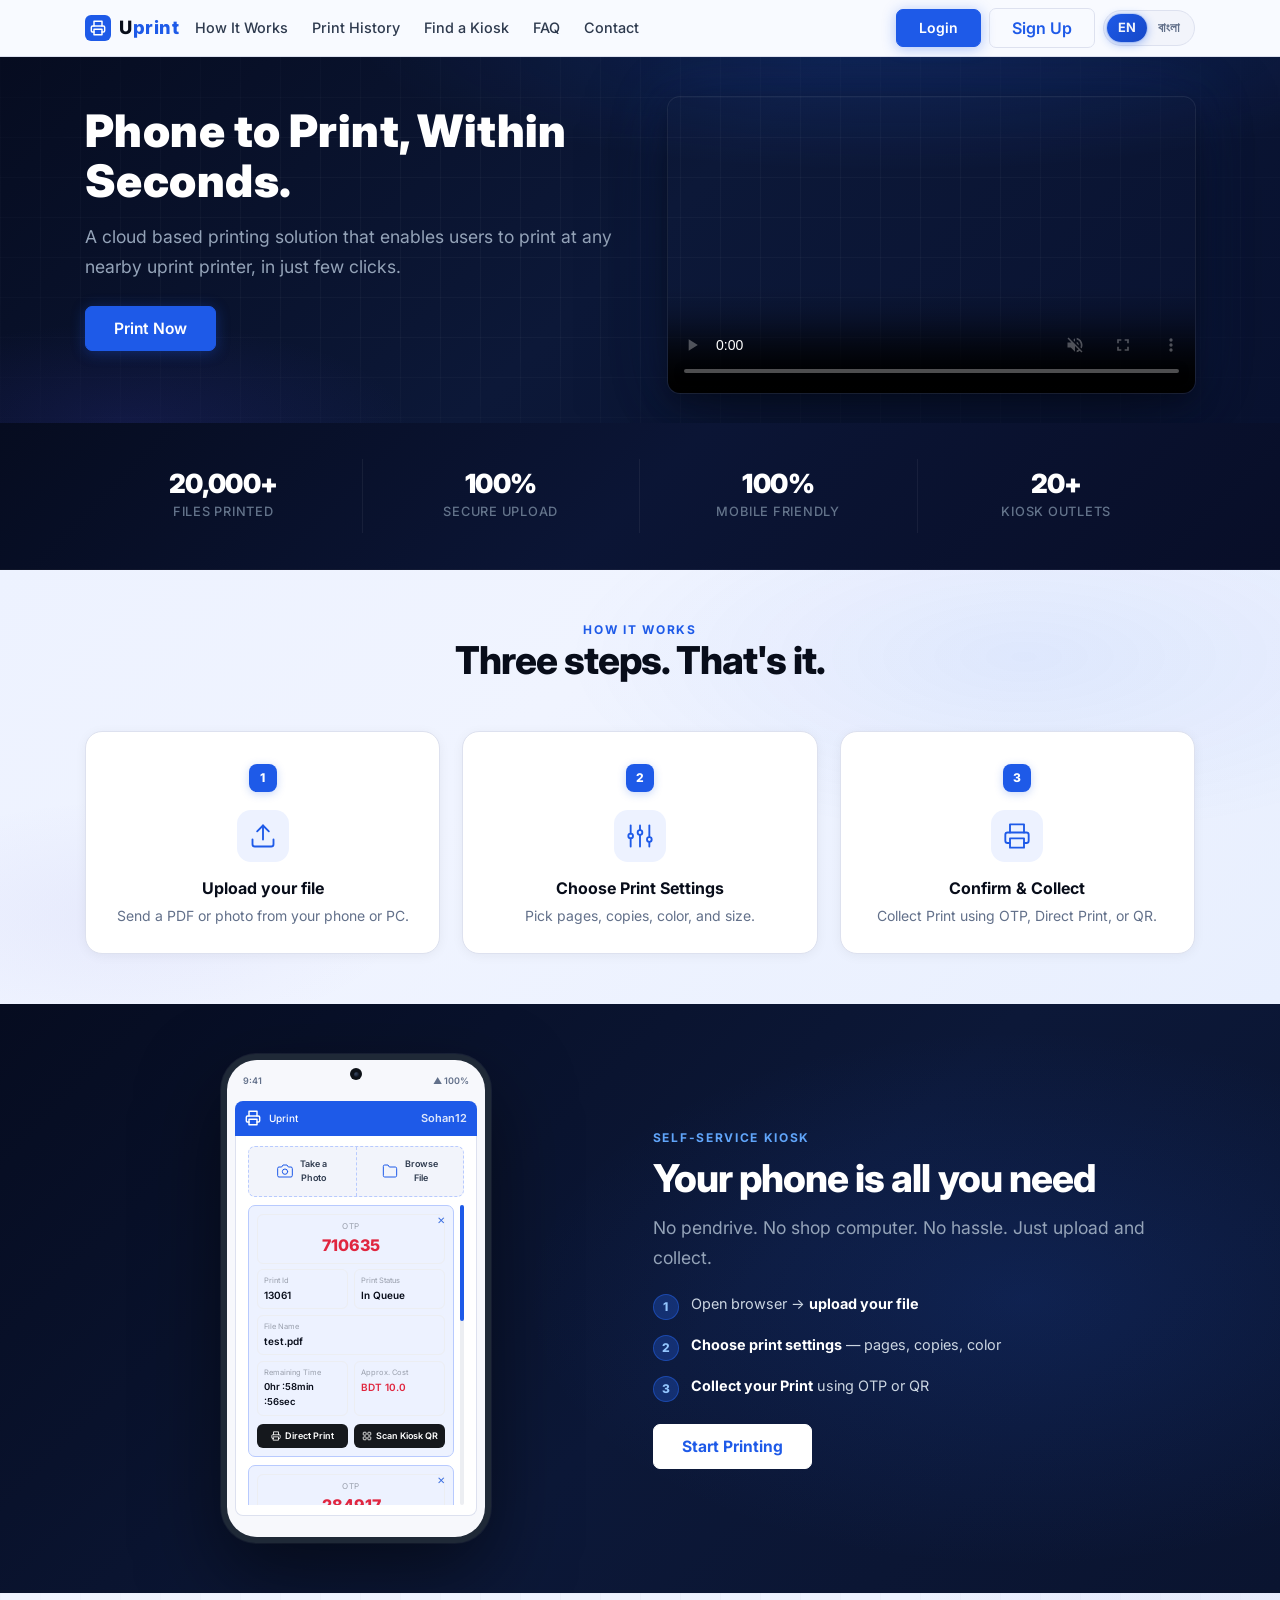
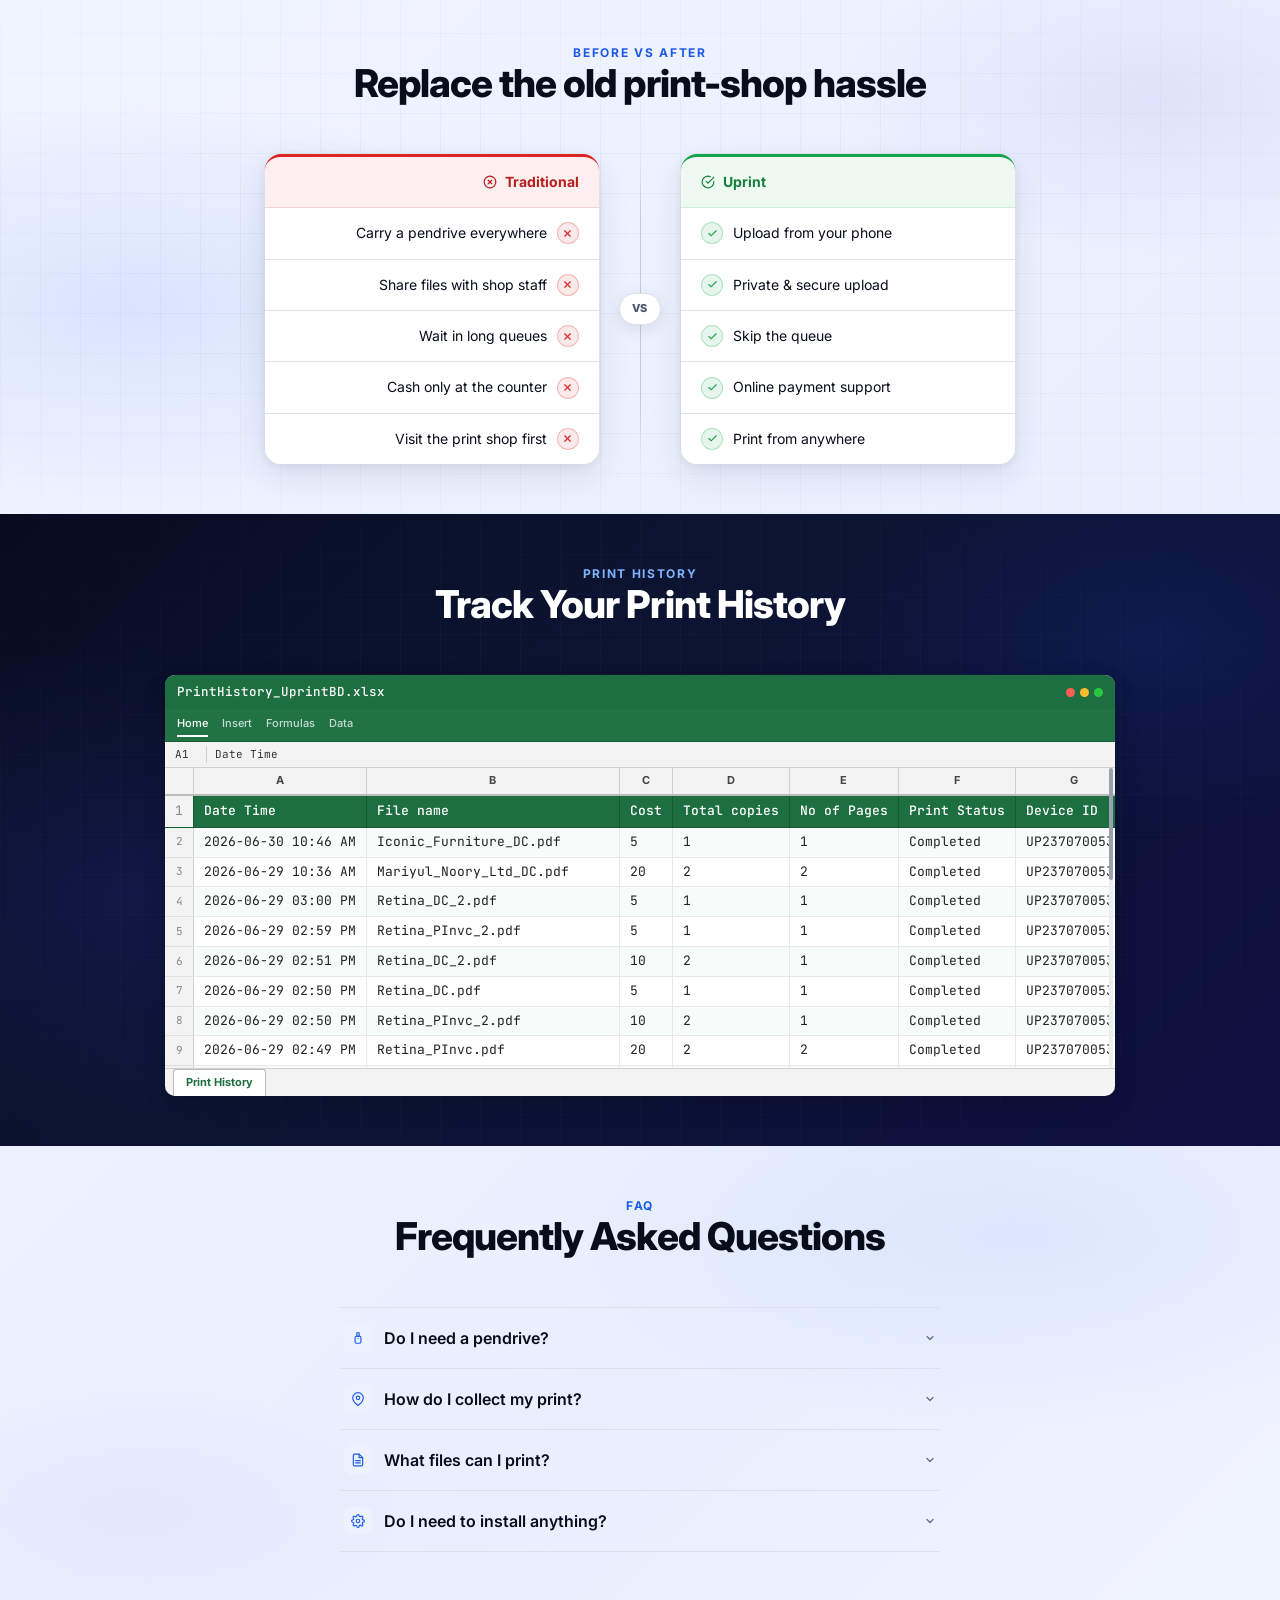
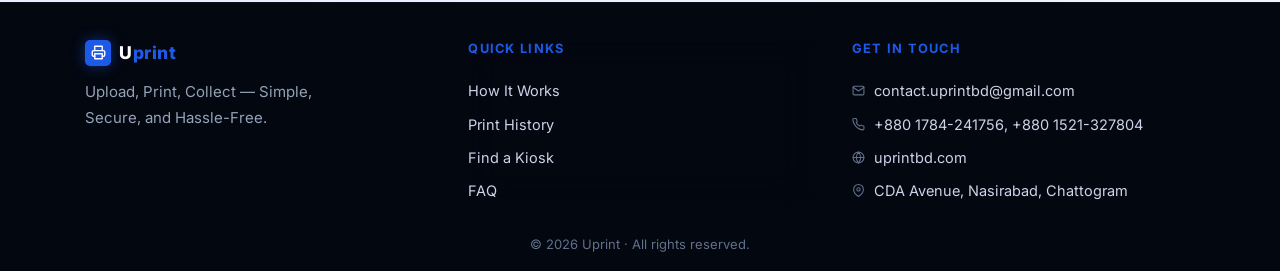
==== commit 198c8657: "Update hero and comparison copy (EN/BN) Revise marketing copy for hero and comparison sections in En" ====
--- a/index.html
+++ b/index.html
@@ -95,10 +95,10 @@
         <div class="wrap">
             <div class="hero-inner">
                 <div>
-                    <h1 class="hero-display">Printing Made Simple</h1>
-                    <!-- <h1 class="hero-display">Printing Made Simple<br><em>Just Upload & Print</em></h1> -->
-                    <p class="hero-sub">A cloud based printing solution that enables users to print from any nearby
-                        uprint kiosk.</p>
+                    <h1 class="hero-display">Phone to Print, Within Seconds.</h1>
+                    <!-- <h1 class="hero-display">Phone to Print - <br><em>within seconds</em></h1> -->
+                    <p class="hero-sub">A cloud based printing solution that enables users to print at any nearby uprint
+                        printer, in just few clicks.</p>
                     <div class="hero-cta">
                         <a href="https://uprintbd.com/uprint/dashboard/" class="btn btn-primary btn-lg">Print Now</a>
                     </div>
@@ -497,7 +497,7 @@
                         </span>
                     </div>
                     <div class="compare-item">
-                        <span>Use a shop computer</span>
+                        <span>Share files with shop staff</span>
                         <span class="ci-icon ci-bad">
                             <svg width="11" height="11" viewBox="0 0 24 24" fill="none" stroke="currentColor"
                                 stroke-width="2.5" stroke-linecap="round">
@@ -507,7 +507,7 @@
                         </span>
                     </div>
                     <div class="compare-item">
-                        <span>No idea of the final price</span>
+                        <span>Wait in long queues</span>
                         <span class="ci-icon ci-bad">
                             <svg width="11" height="11" viewBox="0 0 24 24" fill="none" stroke="currentColor"
                                 stroke-width="2.5" stroke-linecap="round">
@@ -527,7 +527,7 @@
                         </span>
                     </div>
                     <div class="compare-item">
-                        <span>Depend on shop staff</span>
+                        <span>Visit the print shop first</span>
                         <span class="ci-icon ci-bad">
                             <svg width="11" height="11" viewBox="0 0 24 24" fill="none" stroke="currentColor"
                                 stroke-width="2.5" stroke-linecap="round">
@@ -559,7 +559,7 @@
                                 <polyline points="20 6 9 17 4 12" />
                             </svg>
                         </span>
-                        <span>Upload from your own phone</span>
+                        <span>Upload from your phone</span>
                     </div>
                     <div class="compare-item">
                         <span class="ci-icon ci-good">
@@ -577,7 +577,7 @@
                                 <polyline points="20 6 9 17 4 12" />
                             </svg>
                         </span>
-                        <span>Collect Print using OTP, Direct, or QR</span>
+                        <span>Skip the queue</span>
                     </div>
                     <div class="compare-item">
                         <span class="ci-icon ci-good">
@@ -595,7 +595,7 @@
                                 <polyline points="20 6 9 17 4 12" />
                             </svg>
                         </span>
-                        <span>Self-service printing system</span>
+                        <span>Print from anywhere</span>
                     </div>
                 </div>
 
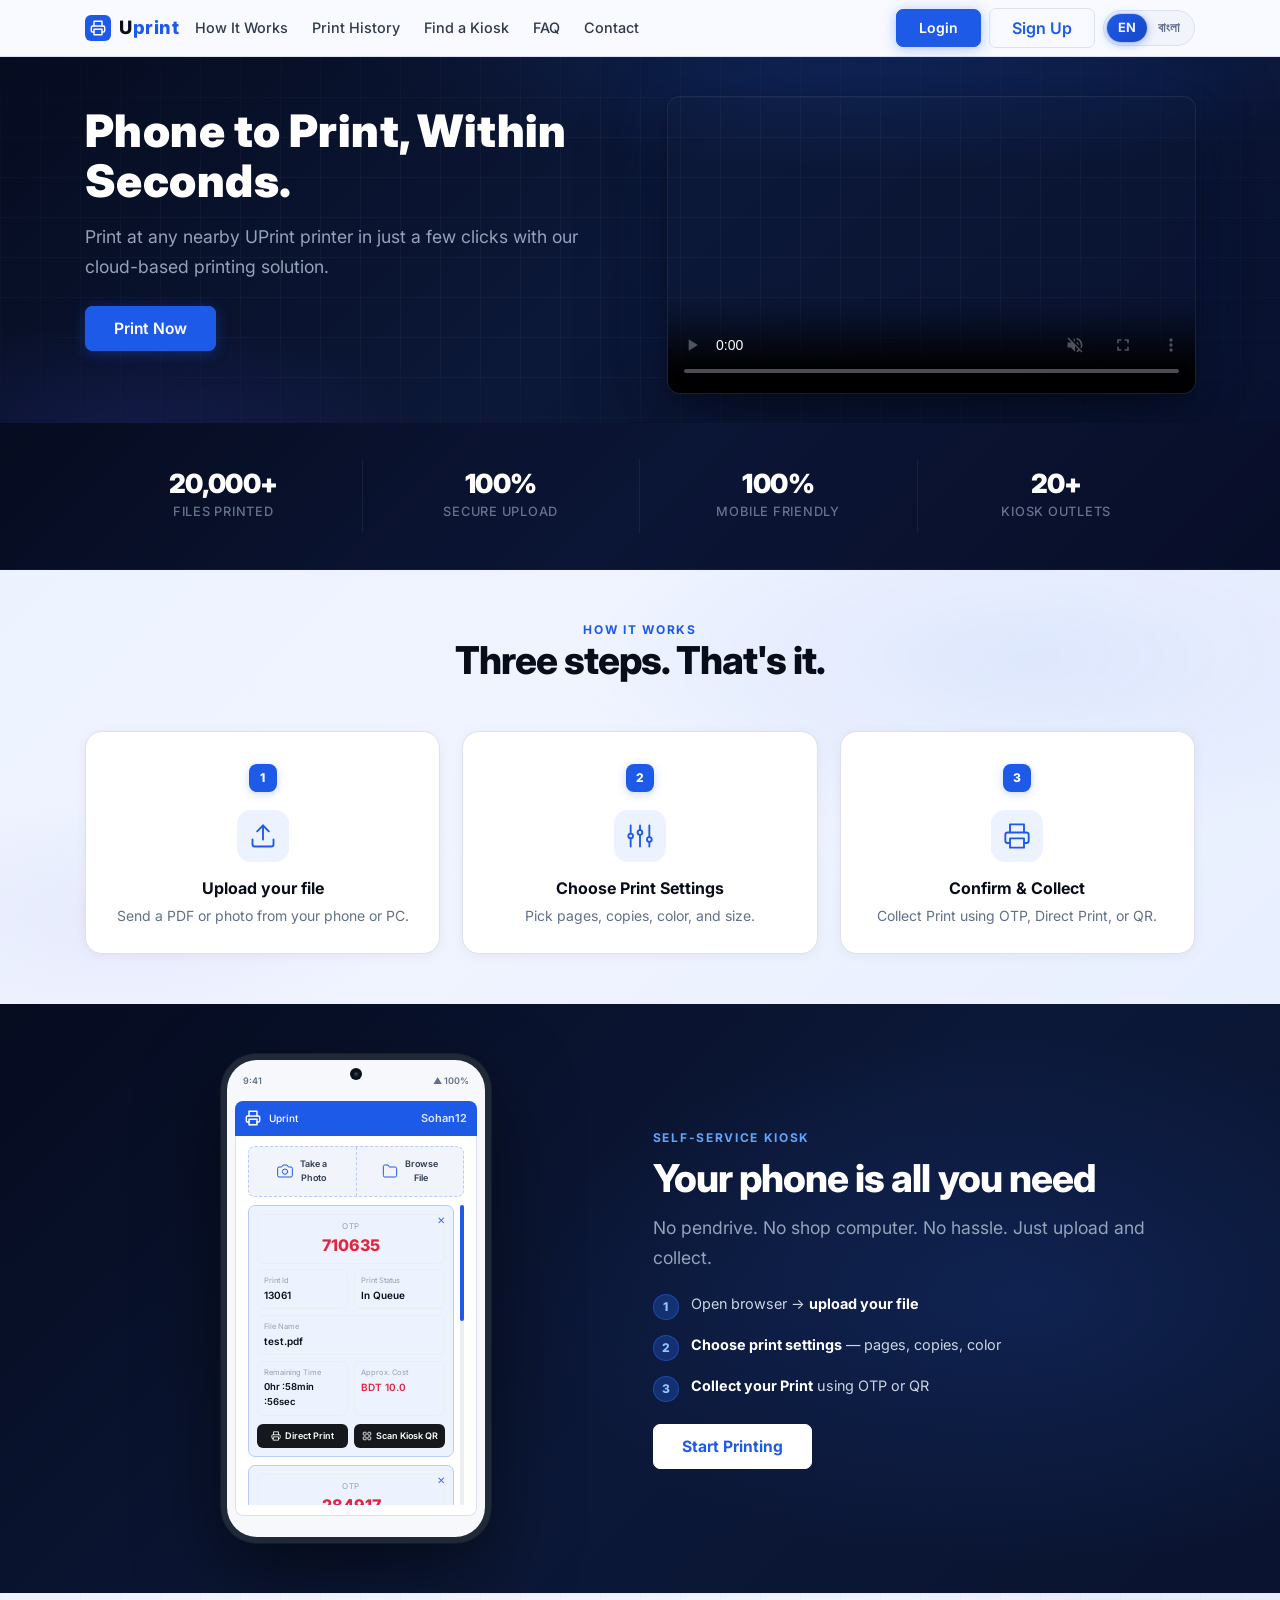
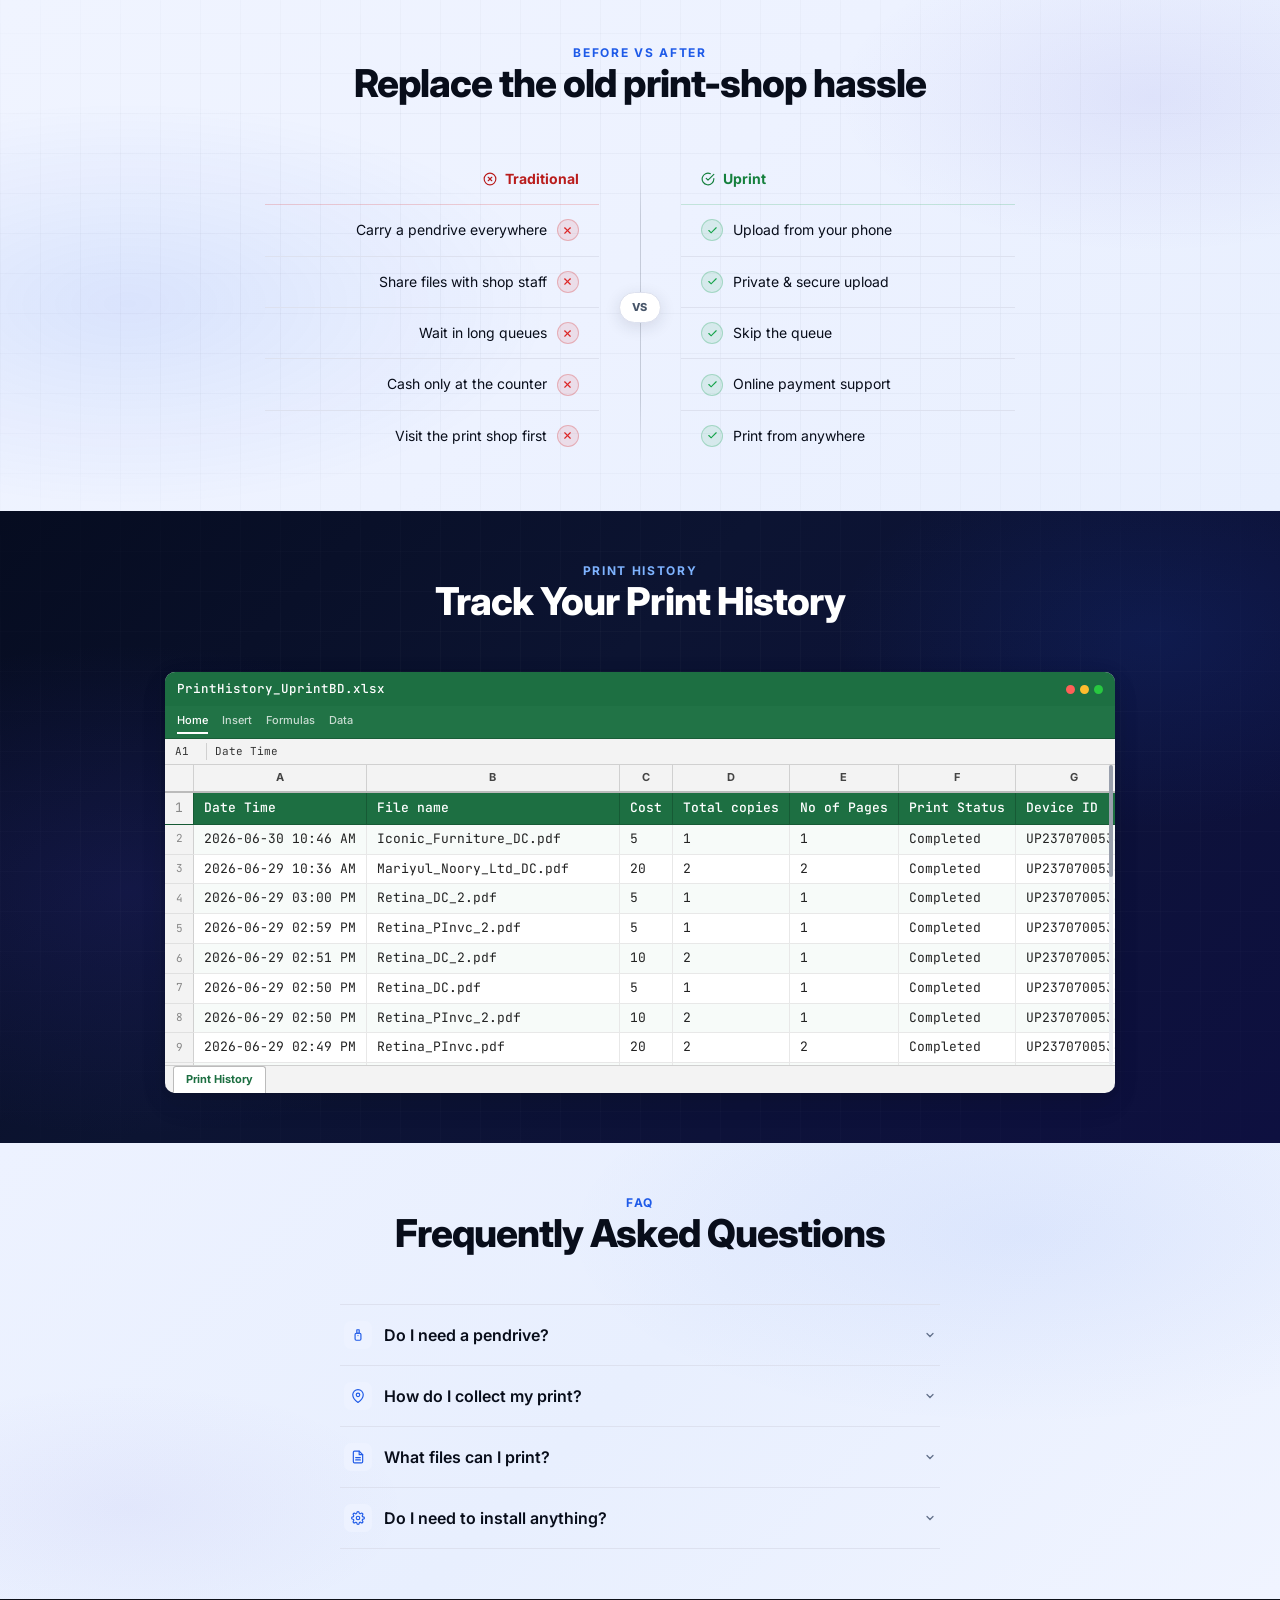
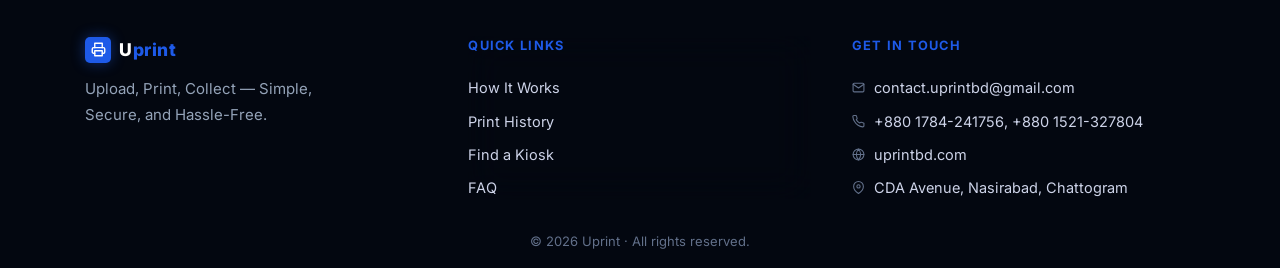
==== commit 99a40ef8: "tagline updated" ====
--- a/index.html
+++ b/index.html
@@ -97,8 +97,8 @@
                 <div>
                     <h1 class="hero-display">Phone to Print, Within Seconds.</h1>
                     <!-- <h1 class="hero-display">Phone to Print - <br><em>within seconds</em></h1> -->
-                    <p class="hero-sub">A cloud based printing solution that enables users to print at any nearby uprint
-                        printer, in just few clicks.</p>
+                    <p class="hero-sub">Print at any nearby UPrint printer in just a few clicks with our cloud-based
+                        printing solution.</p>
                     <div class="hero-cta">
                         <a href="https://uprintbd.com/uprint/dashboard/" class="btn btn-primary btn-lg">Print Now</a>
                     </div>
--- a/styles.css
+++ b/styles.css
@@ -652,6 +652,22 @@
     text-align: left
 }
 
+/* ── Card hover lift (cards only, subtle) ── */
+/* .compare-col {
+    transition: transform .22s ease, box-shadow .22s ease
+}
+
+.compare-col:hover {
+    transform: translateY(-3px);
+    box-shadow: 0 8px 24px rgba(0, 0, 0, .08)
+}
+
+@media(hover:none) {
+    .compare-col:hover {
+        transform: none
+    }
+} */
+
 .compare-col-hd {
     display: flex;
     align-items: center;
@@ -1936,26 +1952,6 @@
     border-radius: 4px
 }
 
-/* ── Card hover lift (cards only, subtle) ── */
-.ben-item,
-.compare-col {
-    transition: transform .22s ease, box-shadow .22s ease
-}
-
-.ben-item:hover,
-.compare-col:hover {
-    transform: translateY(-3px);
-    box-shadow: 0 8px 24px rgba(0, 0, 0, .08)
-}
-
-@media(hover:none) {
-
-    .ben-item:hover,
-    .compare-col:hover {
-        transform: none
-    }
-}
-
 /* ── Compare Stats Strip ── */
 #compare-stats {
     background: linear-gradient(135deg, #060C20 0%, #0B1535 50%, #080E28 100%);
@@ -2164,45 +2160,44 @@
 
 /* ── Compare cards: more lift + a colored top edge per column ── */
 .compare-col {
-    background: #fff;
+    background: transparent;
     border-radius: 16px;
-    box-shadow: 0 12px 32px rgba(30, 41, 59, .10), 0 2px 8px rgba(30, 41, 59, .06);
+    /* box-shadow: 0 12px 32px rgba(30, 41, 59, .10), 0 2px 8px rgba(30, 41, 59, .06); */
     overflow: hidden;
     position: relative
 }
 
-.pain.compare-col {
+/* .pain.compare-col {
     border-top: 3px solid #DC2626
 }
 
 .gain.compare-col {
     border-top: 3px solid #16A34A
-}
+} */
 
 .pain .compare-col-hd {
-    background: rgba(220, 38, 38, .07);
+    /* background: rgba(220, 38, 38, .07); */
     color: #B91C1C;
-    border-bottom-color: rgba(220, 38, 38, .14);
+    border-bottom-color: rgba(220, 38, 38, .2);
     font-weight: 700
 }
 
 .gain .compare-col-hd {
-    background: rgba(22, 163, 74, .07);
+    /* background: rgba(22, 163, 74, .07); */
     color: #15803D;
-    border-bottom-color: rgba(22, 163, 74, .14);
+    border-bottom-color: rgba(22, 163, 74, .2);
     font-weight: 700
 }
 
 .compare-item {
-    background: #fff;
+    background: transparent;
     border-bottom-color: var(--border);
     color: var(--ink);
-    transition: background .2s ease
-}
-
-.compare-item:hover {
+}
+
+/* .compare-item:hover {
     background: #FAFBFF
-}
+} */
 
 .compare-item:last-child {
     border-bottom: none
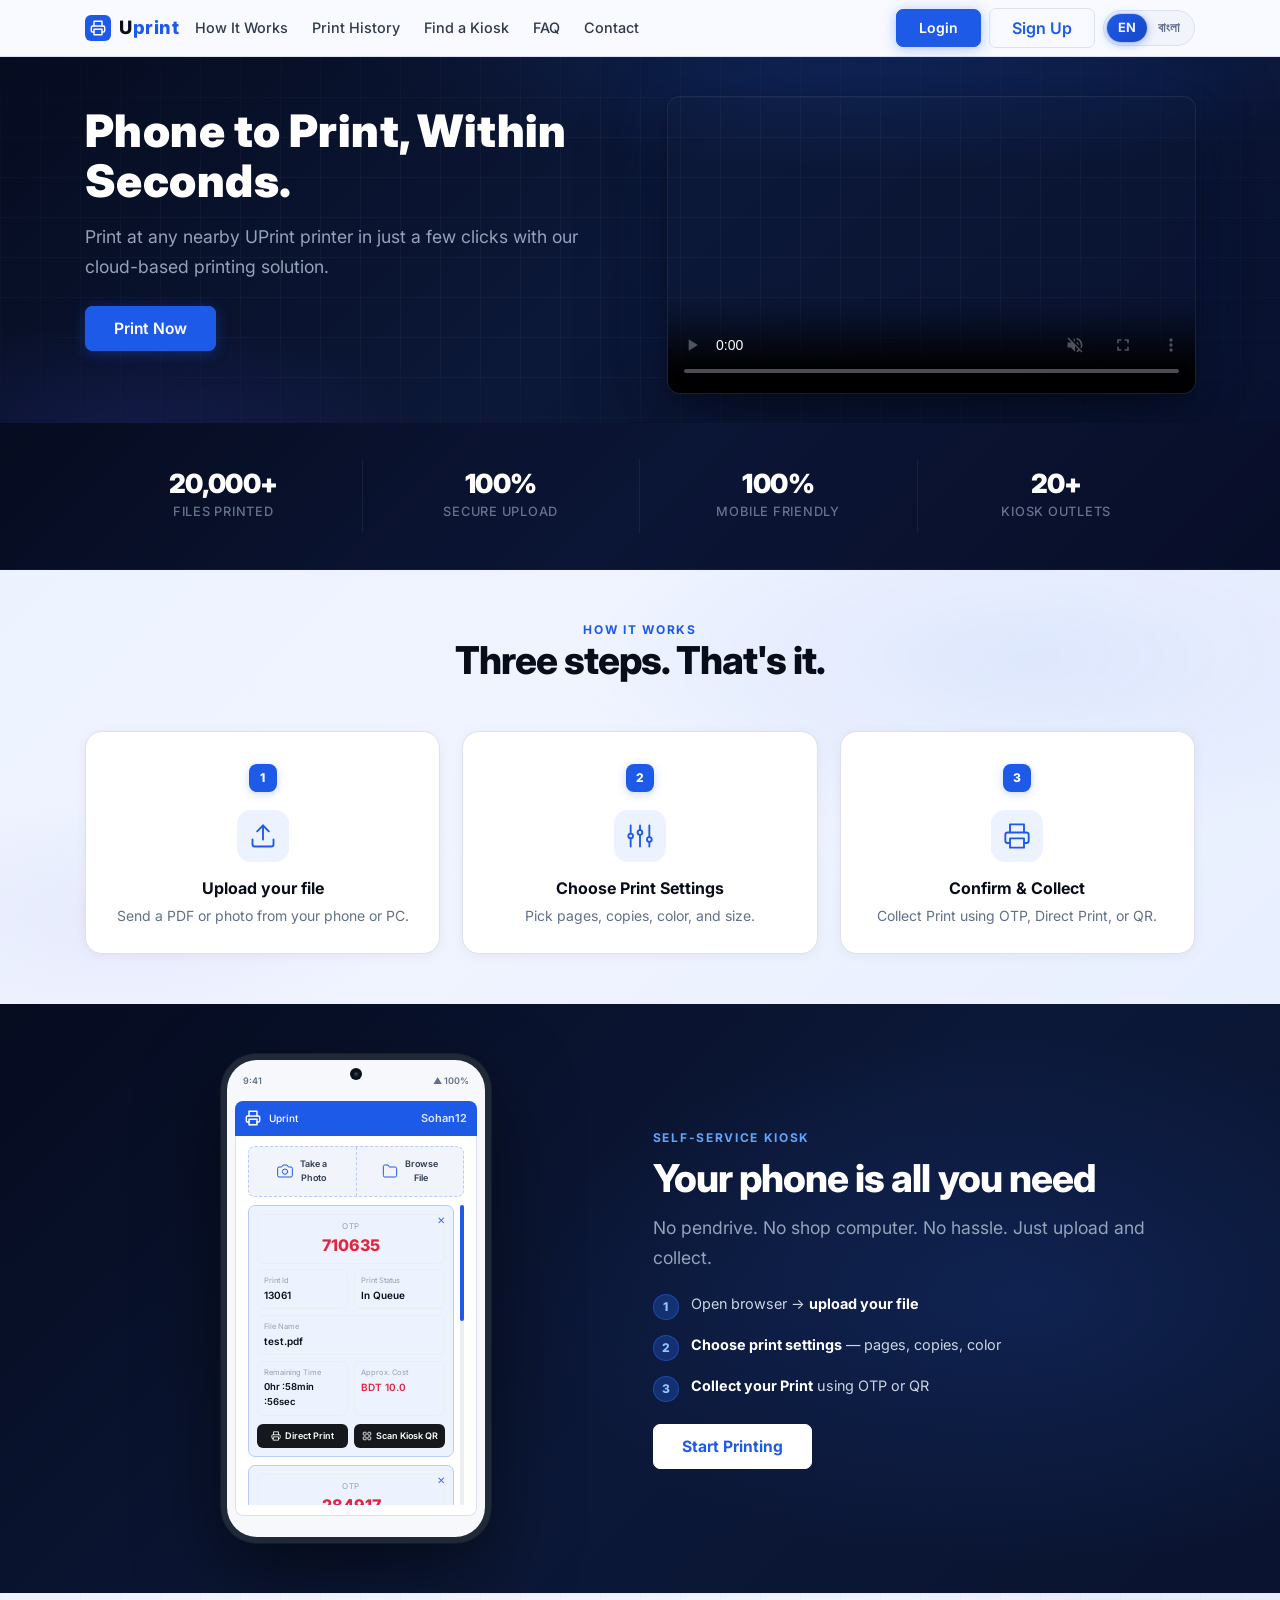
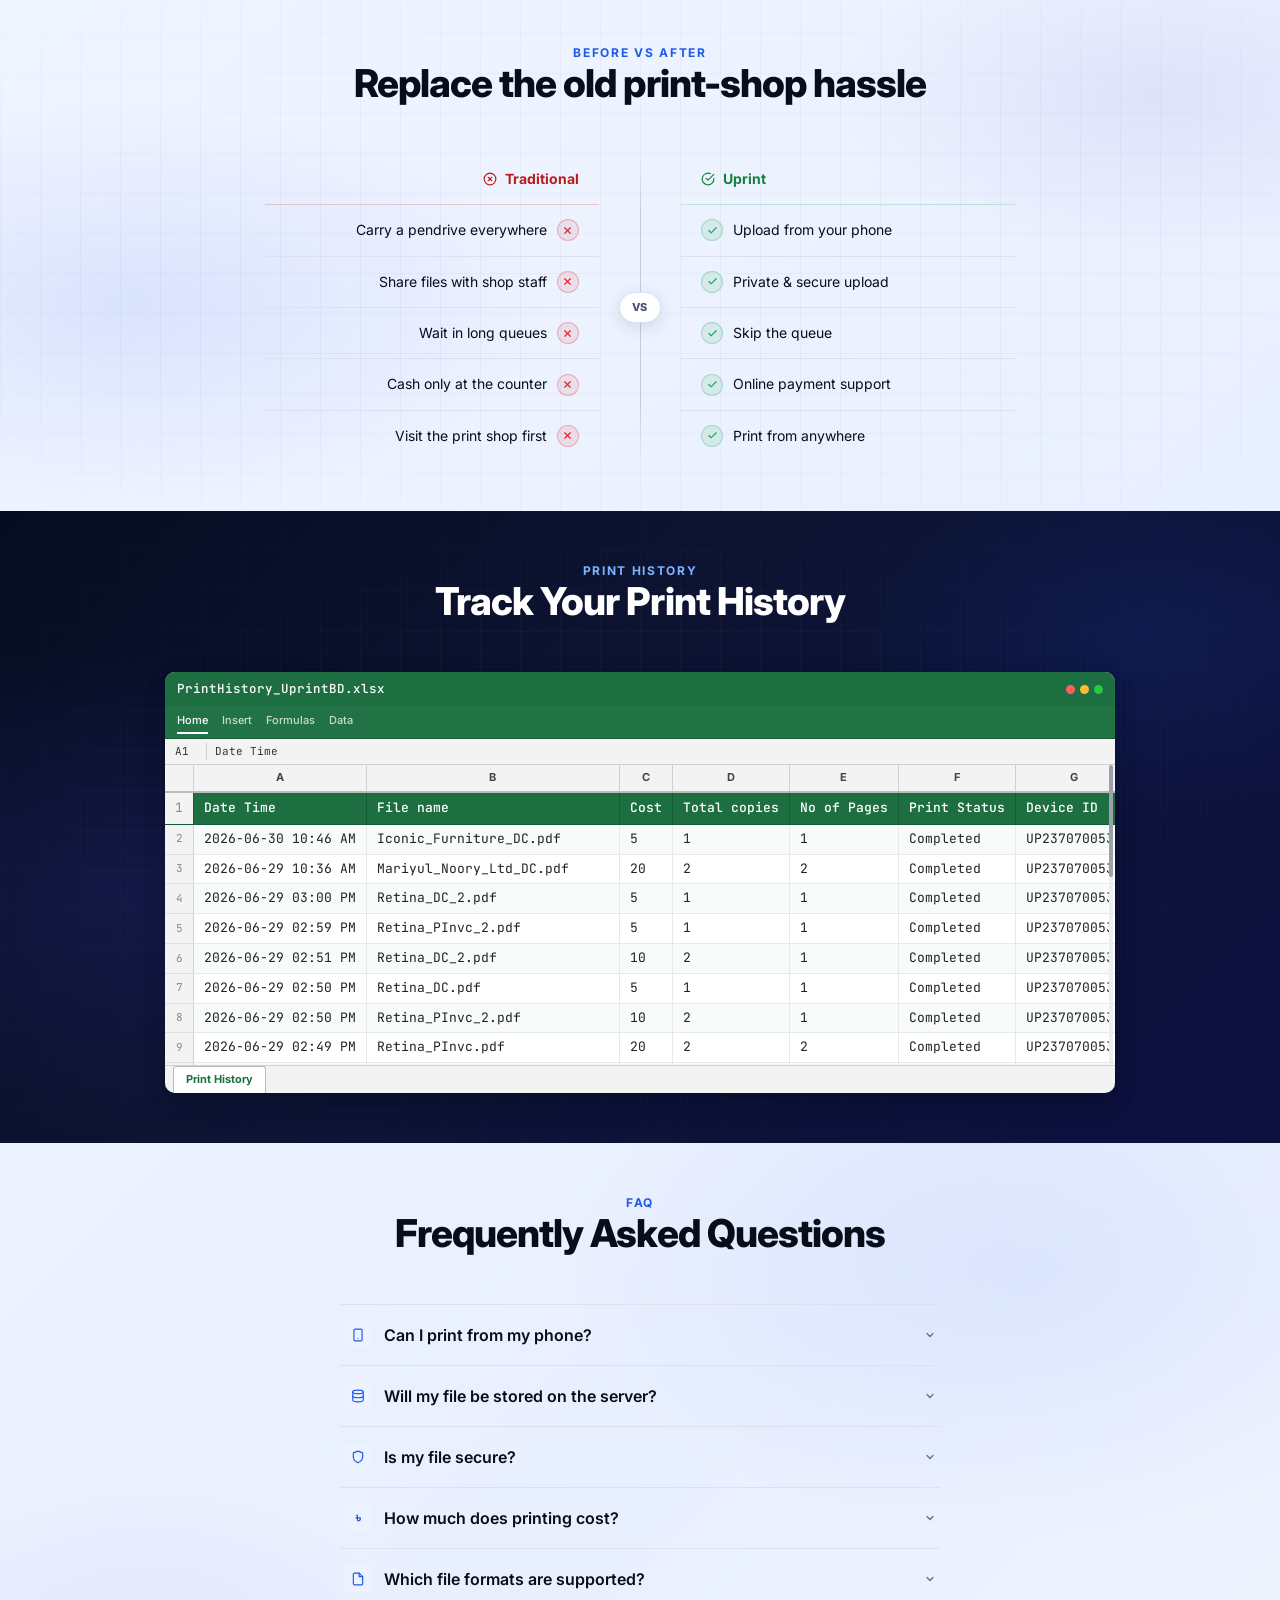
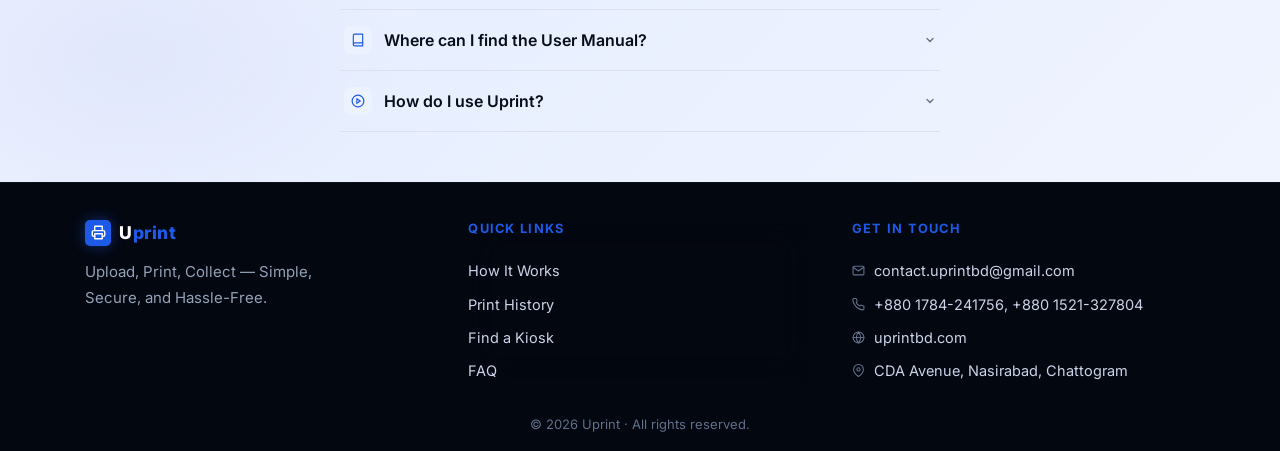
==== commit 2cebb7a1: "Update FAQ copy, icons and i18n mappings Revise FAQ section: replace/clarify questions and answers, " ====
--- a/index.html
+++ b/index.html
@@ -944,12 +944,11 @@
                         <span class="faq-item-icon">
                             <svg width="14" height="14" viewBox="0 0 24 24" fill="none" stroke="currentColor"
                                 stroke-width="2" stroke-linecap="round" stroke-linejoin="round">
-                                <rect x="7" y="9" width="10" height="12" rx="2" />
-                                <rect x="10" y="3" width="4" height="6" />
-                                <line x1="12" y1="13" x2="12" y2="13" />
-                            </svg>
-                        </span>
-                        <span class="faq-item-q">Do I need a pendrive?</span>
+                                <rect x="5" y="2" width="14" height="20" rx="2" />
+                                <line x1="12" y1="18" x2="12.01" y2="18" />
+                            </svg>
+                        </span>
+                        <span class="faq-item-q">Can I print from my phone?</span>
                         <span class="faq-item-arrow">
                             <svg width="12" height="12" viewBox="0 0 24 24" fill="none" stroke="currentColor"
                                 stroke-width="2.5" stroke-linecap="round">
@@ -958,7 +957,7 @@
                         </span>
                     </div>
                     <div class="faq-item-body">
-                        <div class="faq-item-a">No. Upload directly from your phone or PC — no pendrive needed.</div>
+                        <div class="faq-item-a">Yes. Upload directly from your phone or computer.</div>
                     </div>
                 </div>
 
@@ -967,11 +966,12 @@
                         <span class="faq-item-icon">
                             <svg width="14" height="14" viewBox="0 0 24 24" fill="none" stroke="currentColor"
                                 stroke-width="2" stroke-linecap="round" stroke-linejoin="round">
-                                <path d="M21 10c0 7-9 13-9 13s-9-6-9-13a9 9 0 0 1 18 0z" />
-                                <circle cx="12" cy="10" r="3" />
-                            </svg>
-                        </span>
-                        <span class="faq-item-q">How do I collect my print?</span>
+                                <ellipse cx="12" cy="5" rx="9" ry="3" />
+                                <path d="M3 5v14c0 1.66 4 3 9 3s9-1.34 9-3V5" />
+                                <path d="M3 12c0 1.66 4 3 9 3s9-1.34 9-3" />
+                            </svg>
+                        </span>
+                        <span class="faq-item-q">Will my file be stored on the server?</span>
                         <span class="faq-item-arrow">
                             <svg width="12" height="12" viewBox="0 0 24 24" fill="none" stroke="currentColor"
                                 stroke-width="2.5" stroke-linecap="round">
@@ -980,8 +980,52 @@
                         </span>
                     </div>
                     <div class="faq-item-body">
-                        <div class="faq-item-a">Enter your OTP at the kiosk, or use Direct Print or QR Print to collect
-                            your print.</div>
+                        <div class="faq-item-a">No. Your file is automatically deleted after printing. If you don't
+                            print it, it is automatically deleted after 1 hour.</div>
+                    </div>
+                </div>
+
+                <div class="faq-item reveal">
+                    <div class="faq-item-hd" role="button" tabindex="0" aria-expanded="false">
+                        <span class="faq-item-icon">
+                            <svg width="14" height="14" viewBox="0 0 24 24" fill="none" stroke="currentColor"
+                                stroke-width="2" stroke-linecap="round" stroke-linejoin="round">
+                                <path d="M12 22s8-4 8-10V5l-8-3-8 3v7c0 6 8 10 8 10z" />
+                            </svg>
+                        </span>
+                        <span class="faq-item-q">Is my file secure?</span>
+                        <span class="faq-item-arrow">
+                            <svg width="12" height="12" viewBox="0 0 24 24" fill="none" stroke="currentColor"
+                                stroke-width="2.5" stroke-linecap="round">
+                                <polyline points="6 9 12 15 18 9" />
+                            </svg>
+                        </span>
+                    </div>
+                    <div class="faq-item-body">
+                        <div class="faq-item-a">Yes. Your files are protected with end-to-end encryption and are
+                            automatically deleted after printing.</div>
+                    </div>
+                </div>
+
+                <div class="faq-item reveal">
+                    <div class="faq-item-hd" role="button" tabindex="0" aria-expanded="false">
+                        <span class="faq-item-icon">
+                            <svg width="14" height="14" viewBox="0 0 24 24" fill="currentColor" stroke="none">
+                                <text x="12" y="18" text-anchor="middle" font-size="22" font-weight="400"
+                                    font-family="sans-serif">৳</text>
+                            </svg>
+                        </span>
+                        <span class="faq-item-q">How much does printing cost?</span>
+                        <span class="faq-item-arrow">
+                            <svg width="12" height="12" viewBox="0 0 24 24" fill="none" stroke="currentColor"
+                                stroke-width="2.5" stroke-linecap="round">
+                                <polyline points="6 9 12 15 18 9" />
+                            </svg>
+                        </span>
+                    </div>
+                    <div class="faq-item-body">
+                        <div class="faq-item-a">Printing prices vary by outlet. You can see the estimated cost before
+                            confirming your print.</div>
                     </div>
                 </div>
 
@@ -992,11 +1036,9 @@
                                 stroke-width="2" stroke-linecap="round" stroke-linejoin="round">
                                 <path d="M14 2H6a2 2 0 0 0-2 2v16a2 2 0 0 0 2 2h12a2 2 0 0 0 2-2V8z" />
                                 <polyline points="14 2 14 8 20 8" />
-                                <line x1="16" y1="13" x2="8" y2="13" />
-                                <line x1="16" y1="17" x2="8" y2="17" />
-                            </svg>
-                        </span>
-                        <span class="faq-item-q">What files can I print?</span>
+                            </svg>
+                        </span>
+                        <span class="faq-item-q">Which file formats are supported?</span>
                         <span class="faq-item-arrow">
                             <svg width="12" height="12" viewBox="0 0 24 24" fill="none" stroke="currentColor"
                                 stroke-width="2.5" stroke-linecap="round">
@@ -1005,7 +1047,8 @@
                         </span>
                     </div>
                     <div class="faq-item-body">
-                        <div class="faq-item-a">PDF, Word, and image files — PDF works best.</div>
+                        <div class="faq-item-a">PDF, Word, and image files are supported. For the best printing quality,
+                            we recommend using PDF.</div>
                     </div>
                 </div>
 
@@ -1014,12 +1057,11 @@
                         <span class="faq-item-icon">
                             <svg width="14" height="14" viewBox="0 0 24 24" fill="none" stroke="currentColor"
                                 stroke-width="2" stroke-linecap="round" stroke-linejoin="round">
-                                <circle cx="12" cy="12" r="3" />
-                                <path
-                                    d="M19.4 15a1.65 1.65 0 0 0 .33 1.82l.06.06a2 2 0 1 1-2.83 2.83l-.06-.06a1.65 1.65 0 0 0-1.82-.33 1.65 1.65 0 0 0-1 1.51V21a2 2 0 0 1-4 0v-.09A1.65 1.65 0 0 0 9 19.4a1.65 1.65 0 0 0-1.82.33l-.06.06a2 2 0 1 1-2.83-2.83l.06-.06a1.65 1.65 0 0 0 .33-1.82 1.65 1.65 0 0 0-1.51-1H3a2 2 0 0 1 0-4h.09A1.65 1.65 0 0 0 4.6 9a1.65 1.65 0 0 0-.33-1.82l-.06-.06a2 2 0 1 1 2.83-2.83l.06.06a1.65 1.65 0 0 0 1.82.33H9a1.65 1.65 0 0 0 1-1.51V3a2 2 0 0 1 4 0v.09a1.65 1.65 0 0 0 1 1.51 1.65 1.65 0 0 0 1.82-.33l.06-.06a2 2 0 1 1 2.83 2.83l-.06.06a1.65 1.65 0 0 0-.33 1.82V9a1.65 1.65 0 0 0 1.51 1H21a2 2 0 0 1 0 4h-.09a1.65 1.65 0 0 0-1.51 1z" />
-                            </svg>
-                        </span>
-                        <span class="faq-item-q">Do I need to install anything?</span>
+                                <path d="M4 19.5A2.5 2.5 0 0 1 6.5 17H20" />
+                                <path d="M6.5 2H20v20H6.5A2.5 2.5 0 0 1 4 19.5v-15A2.5 2.5 0 0 1 6.5 2z" />
+                            </svg>
+                        </span>
+                        <span class="faq-item-q">Where can I find the User Manual?</span>
                         <span class="faq-item-arrow">
                             <svg width="12" height="12" viewBox="0 0 24 24" fill="none" stroke="currentColor"
                                 stroke-width="2.5" stroke-linecap="round">
@@ -1028,8 +1070,31 @@
                         </span>
                     </div>
                     <div class="faq-item-body">
-                        <div class="faq-item-a">No. Just open your browser, upload your file, and confirm your print.
-                        </div>
+                        <div class="faq-item-a">Read the complete <a href="https://uprintbd.com/uprint/user_manual/"
+                                target="_blank" rel="noopener"><b>User Manual</b></a>.</div>
+                    </div>
+                </div>
+
+                <div class="faq-item reveal">
+                    <div class="faq-item-hd" role="button" tabindex="0" aria-expanded="false">
+                        <span class="faq-item-icon">
+                            <svg width="14" height="14" viewBox="0 0 24 24" fill="none" stroke="currentColor"
+                                stroke-width="2" stroke-linecap="round" stroke-linejoin="round">
+                                <circle cx="12" cy="12" r="10" />
+                                <polygon points="10 8 16 12 10 16 10 8" />
+                            </svg>
+                        </span>
+                        <span class="faq-item-q">How do I use Uprint?</span>
+                        <span class="faq-item-arrow">
+                            <svg width="12" height="12" viewBox="0 0 24 24" fill="none" stroke="currentColor"
+                                stroke-width="2.5" stroke-linecap="round">
+                                <polyline points="6 9 12 15 18 9" />
+                            </svg>
+                        </span>
+                    </div>
+                    <div class="faq-item-body">
+                        <div class="faq-item-a">Watch our <a href="https://www.youtube.com/watch?v=khlVcTLB-Jg"
+                                target="_blank" rel="noopener"><b>Tutorial</b></a>.</div>
                     </div>
                 </div>
 
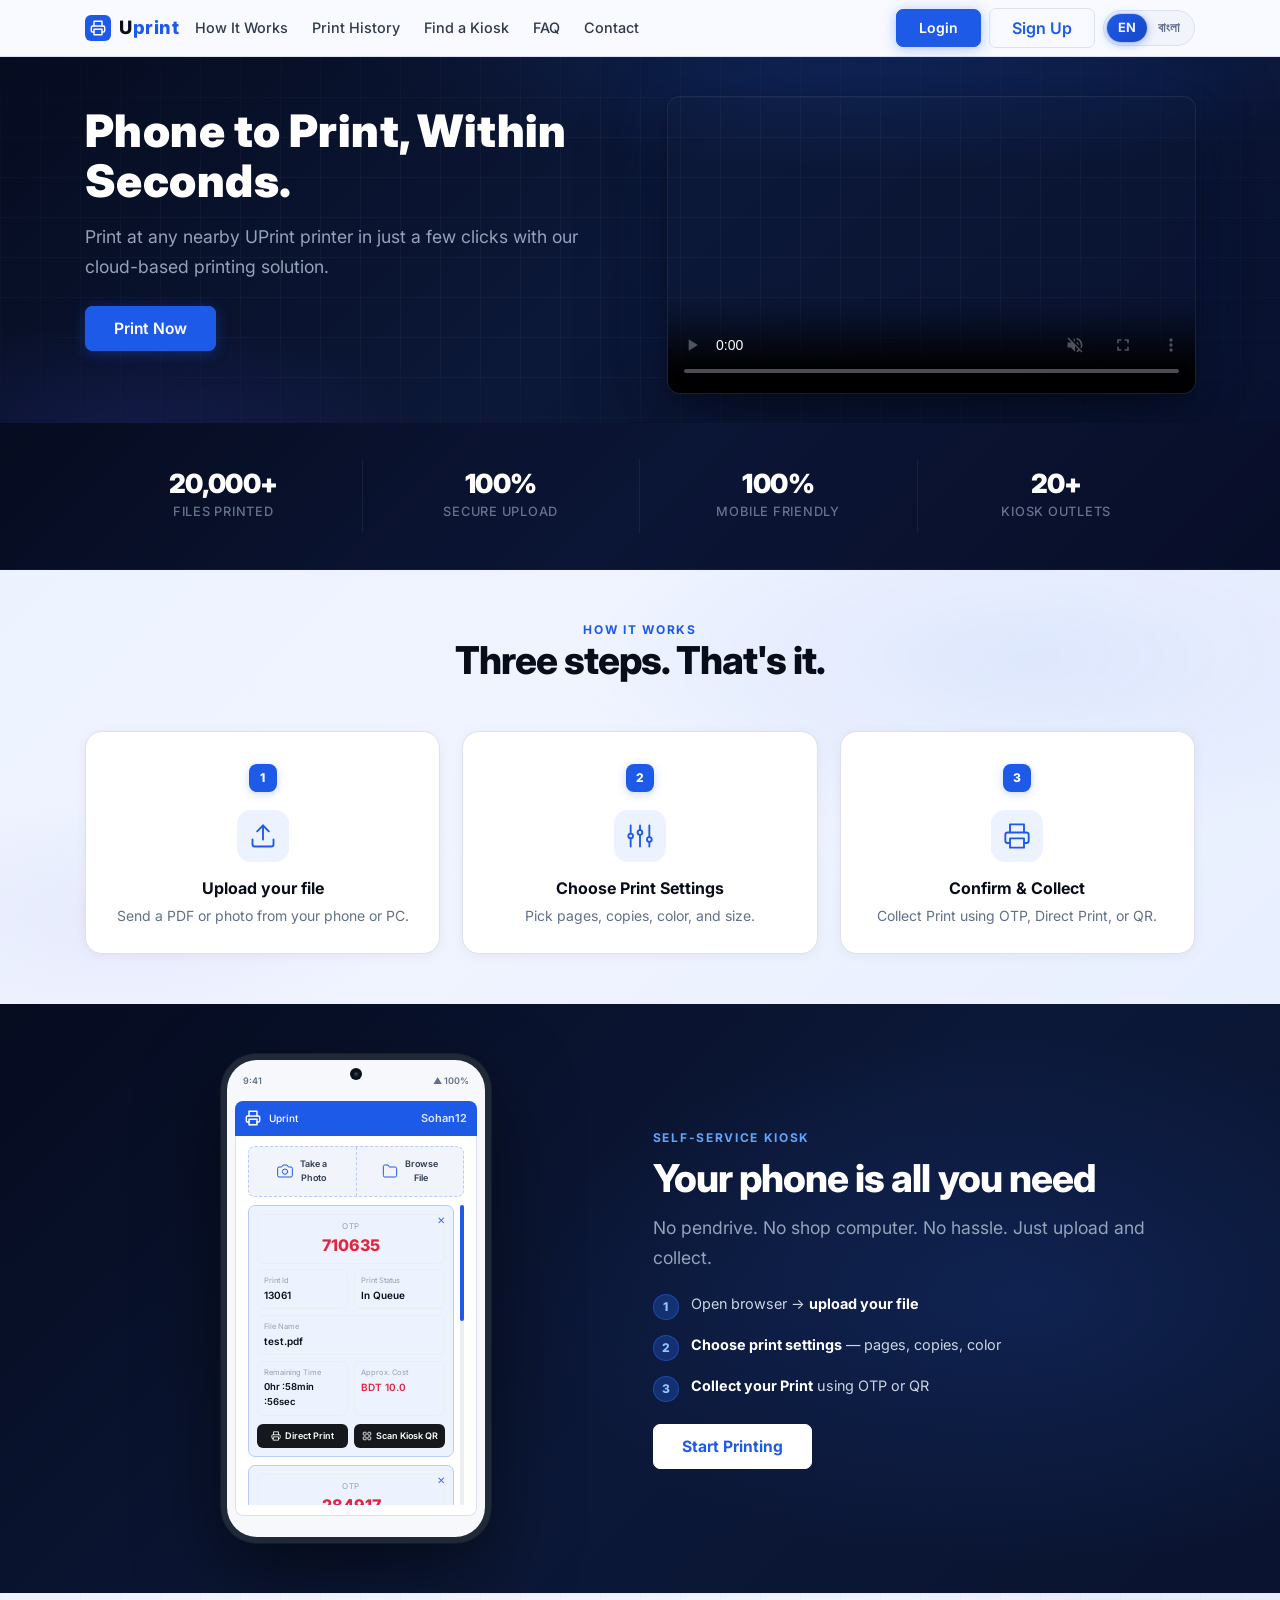
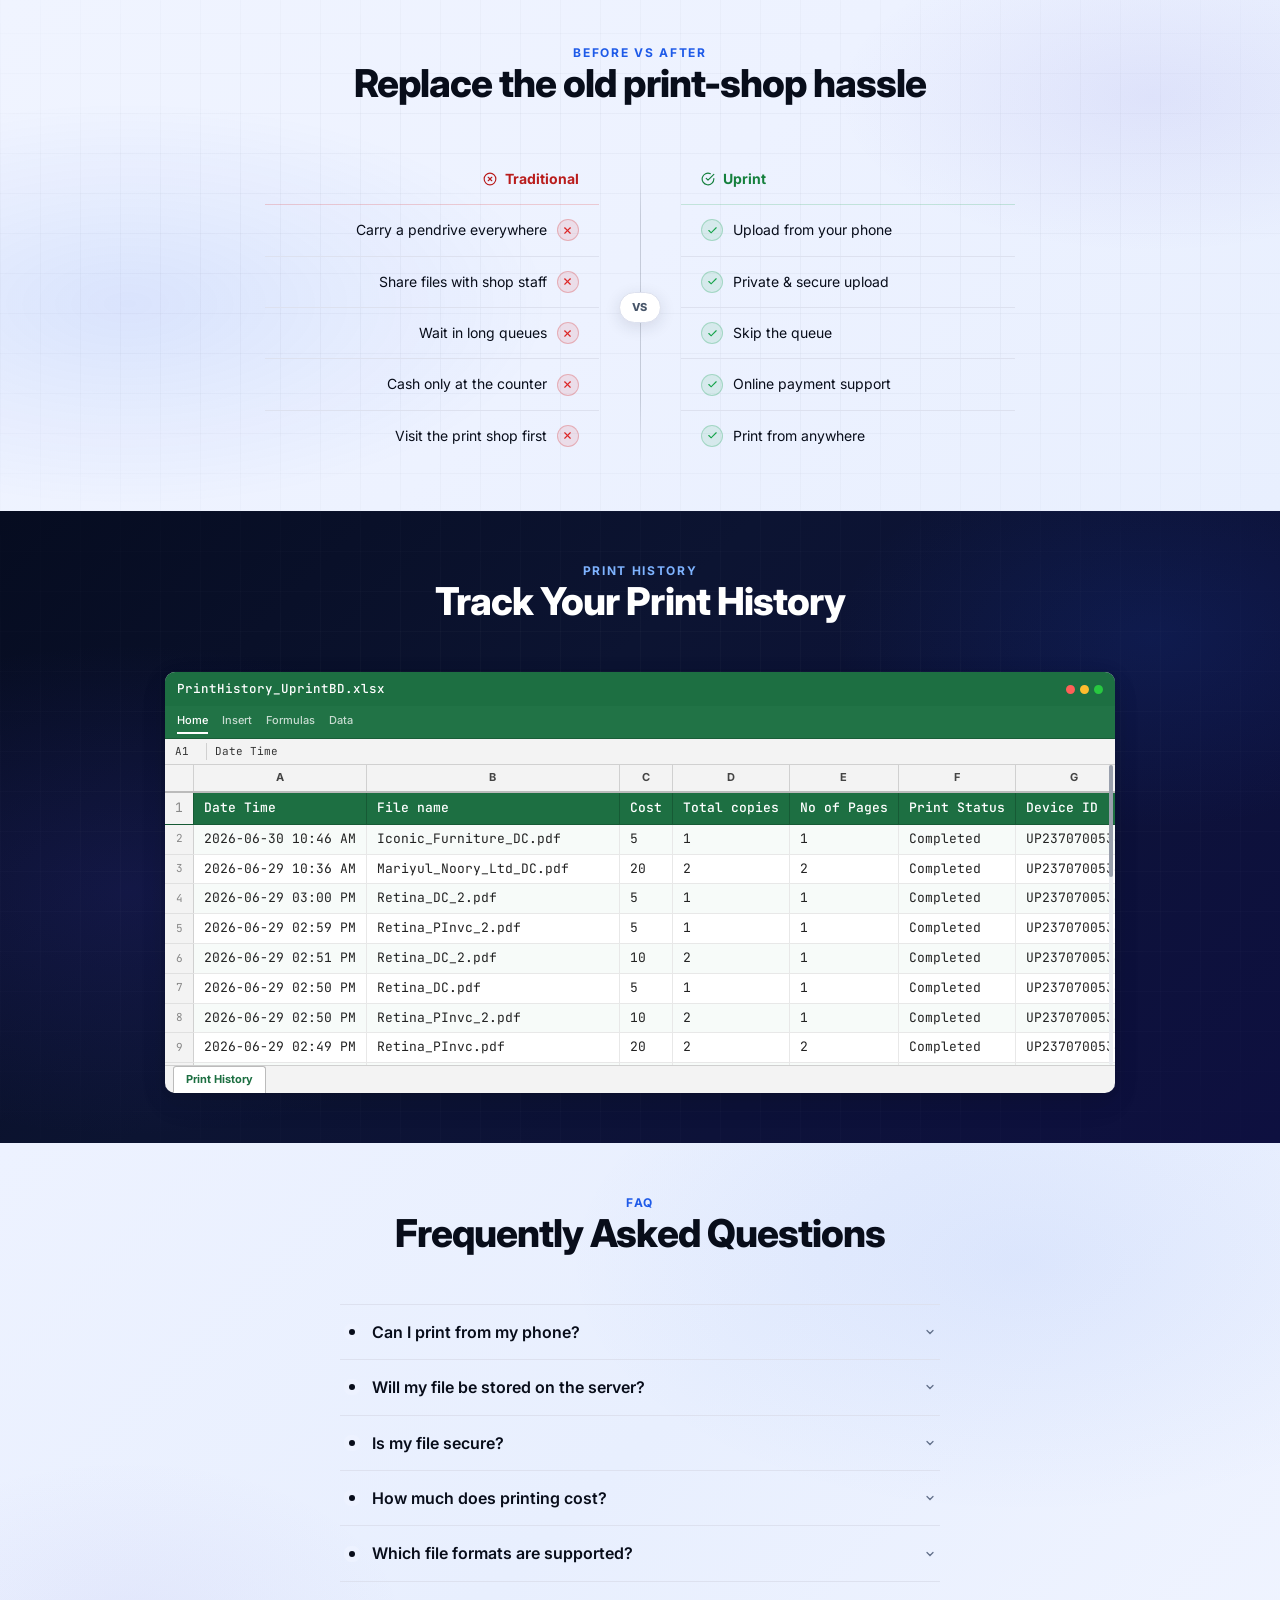
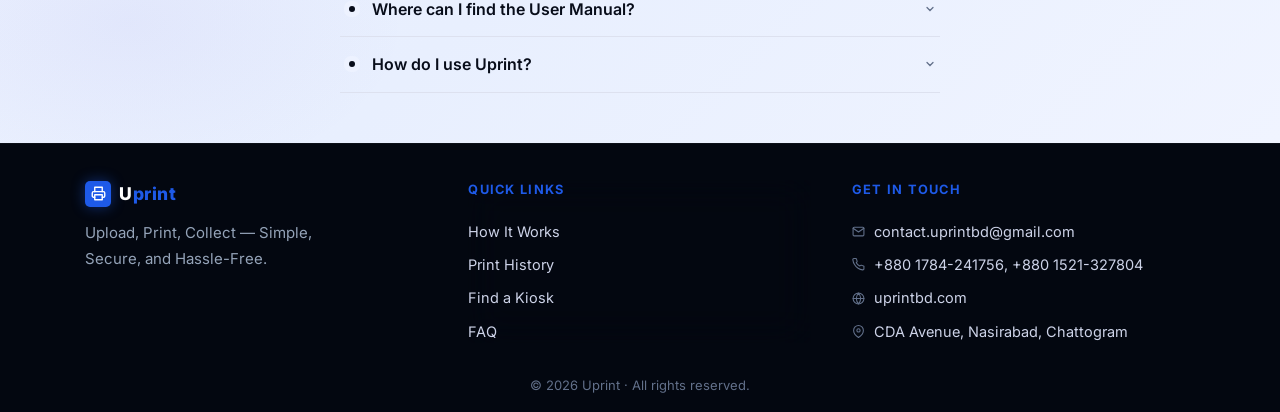
==== commit d095ff65: "changed FAQ icon style" ====
--- a/index.html
+++ b/index.html
@@ -941,13 +941,7 @@
 
                 <div class="faq-item reveal">
                     <div class="faq-item-hd" role="button" tabindex="0" aria-expanded="false">
-                        <span class="faq-item-icon">
-                            <svg width="14" height="14" viewBox="0 0 24 24" fill="none" stroke="currentColor"
-                                stroke-width="2" stroke-linecap="round" stroke-linejoin="round">
-                                <rect x="5" y="2" width="14" height="20" rx="2" />
-                                <line x1="12" y1="18" x2="12.01" y2="18" />
-                            </svg>
-                        </span>
+                        <span class="faq-item-bullet"></span>
                         <span class="faq-item-q">Can I print from my phone?</span>
                         <span class="faq-item-arrow">
                             <svg width="12" height="12" viewBox="0 0 24 24" fill="none" stroke="currentColor"
@@ -963,14 +957,7 @@
 
                 <div class="faq-item reveal">
                     <div class="faq-item-hd" role="button" tabindex="0" aria-expanded="false">
-                        <span class="faq-item-icon">
-                            <svg width="14" height="14" viewBox="0 0 24 24" fill="none" stroke="currentColor"
-                                stroke-width="2" stroke-linecap="round" stroke-linejoin="round">
-                                <ellipse cx="12" cy="5" rx="9" ry="3" />
-                                <path d="M3 5v14c0 1.66 4 3 9 3s9-1.34 9-3V5" />
-                                <path d="M3 12c0 1.66 4 3 9 3s9-1.34 9-3" />
-                            </svg>
-                        </span>
+                        <span class="faq-item-bullet"></span>
                         <span class="faq-item-q">Will my file be stored on the server?</span>
                         <span class="faq-item-arrow">
                             <svg width="12" height="12" viewBox="0 0 24 24" fill="none" stroke="currentColor"
@@ -987,12 +974,7 @@
 
                 <div class="faq-item reveal">
                     <div class="faq-item-hd" role="button" tabindex="0" aria-expanded="false">
-                        <span class="faq-item-icon">
-                            <svg width="14" height="14" viewBox="0 0 24 24" fill="none" stroke="currentColor"
-                                stroke-width="2" stroke-linecap="round" stroke-linejoin="round">
-                                <path d="M12 22s8-4 8-10V5l-8-3-8 3v7c0 6 8 10 8 10z" />
-                            </svg>
-                        </span>
+                        <span class="faq-item-bullet"></span>
                         <span class="faq-item-q">Is my file secure?</span>
                         <span class="faq-item-arrow">
                             <svg width="12" height="12" viewBox="0 0 24 24" fill="none" stroke="currentColor"
@@ -1009,12 +991,7 @@
 
                 <div class="faq-item reveal">
                     <div class="faq-item-hd" role="button" tabindex="0" aria-expanded="false">
-                        <span class="faq-item-icon">
-                            <svg width="14" height="14" viewBox="0 0 24 24" fill="currentColor" stroke="none">
-                                <text x="12" y="18" text-anchor="middle" font-size="22" font-weight="400"
-                                    font-family="sans-serif">৳</text>
-                            </svg>
-                        </span>
+                        <span class="faq-item-bullet"></span>
                         <span class="faq-item-q">How much does printing cost?</span>
                         <span class="faq-item-arrow">
                             <svg width="12" height="12" viewBox="0 0 24 24" fill="none" stroke="currentColor"
@@ -1031,13 +1008,7 @@
 
                 <div class="faq-item reveal">
                     <div class="faq-item-hd" role="button" tabindex="0" aria-expanded="false">
-                        <span class="faq-item-icon">
-                            <svg width="14" height="14" viewBox="0 0 24 24" fill="none" stroke="currentColor"
-                                stroke-width="2" stroke-linecap="round" stroke-linejoin="round">
-                                <path d="M14 2H6a2 2 0 0 0-2 2v16a2 2 0 0 0 2 2h12a2 2 0 0 0 2-2V8z" />
-                                <polyline points="14 2 14 8 20 8" />
-                            </svg>
-                        </span>
+                        <span class="faq-item-bullet"></span>
                         <span class="faq-item-q">Which file formats are supported?</span>
                         <span class="faq-item-arrow">
                             <svg width="12" height="12" viewBox="0 0 24 24" fill="none" stroke="currentColor"
@@ -1054,13 +1025,7 @@
 
                 <div class="faq-item reveal">
                     <div class="faq-item-hd" role="button" tabindex="0" aria-expanded="false">
-                        <span class="faq-item-icon">
-                            <svg width="14" height="14" viewBox="0 0 24 24" fill="none" stroke="currentColor"
-                                stroke-width="2" stroke-linecap="round" stroke-linejoin="round">
-                                <path d="M4 19.5A2.5 2.5 0 0 1 6.5 17H20" />
-                                <path d="M6.5 2H20v20H6.5A2.5 2.5 0 0 1 4 19.5v-15A2.5 2.5 0 0 1 6.5 2z" />
-                            </svg>
-                        </span>
+                        <span class="faq-item-bullet"></span>
                         <span class="faq-item-q">Where can I find the User Manual?</span>
                         <span class="faq-item-arrow">
                             <svg width="12" height="12" viewBox="0 0 24 24" fill="none" stroke="currentColor"
@@ -1077,13 +1042,7 @@
 
                 <div class="faq-item reveal">
                     <div class="faq-item-hd" role="button" tabindex="0" aria-expanded="false">
-                        <span class="faq-item-icon">
-                            <svg width="14" height="14" viewBox="0 0 24 24" fill="none" stroke="currentColor"
-                                stroke-width="2" stroke-linecap="round" stroke-linejoin="round">
-                                <circle cx="12" cy="12" r="10" />
-                                <polygon points="10 8 16 12 10 16 10 8" />
-                            </svg>
-                        </span>
+                        <span class="faq-item-bullet"></span>
                         <span class="faq-item-q">How do I use Uprint?</span>
                         <span class="faq-item-arrow">
                             <svg width="12" height="12" viewBox="0 0 24 24" fill="none" stroke="currentColor"
--- a/styles.css
+++ b/styles.css
@@ -1670,27 +1670,31 @@
     color: var(--blue)
 }
 
-.faq-item-icon {
+.faq-item-bullet {
     display: flex;
     align-items: center;
     justify-content: center;
-    width: 28px;
-    height: 28px;
+    width: 16px;
+    height: 16px;
     border-radius: var(--r-sm);
     background: var(--blue-lt);
     flex-shrink: 0
 }
 
-.faq-item-icon svg {
-    stroke: var(--blue)
-}
-
-.faq-item.open .faq-item-icon {
-    background: var(--blue);
-}
-
-.faq-item.open .faq-item-icon svg {
-    stroke: #fff
+.faq-item-bullet::before {
+    content: '';
+    width: 6px;
+    height: 6px;
+    border-radius: 50%;
+    background: var(--ink)
+}
+
+.faq-item.open .faq-item-bullet {
+    background: var(--blue)
+}
+
+.faq-item.open .faq-item-bullet::before {
+    background: #fff
 }
 
 .faq-item-q {
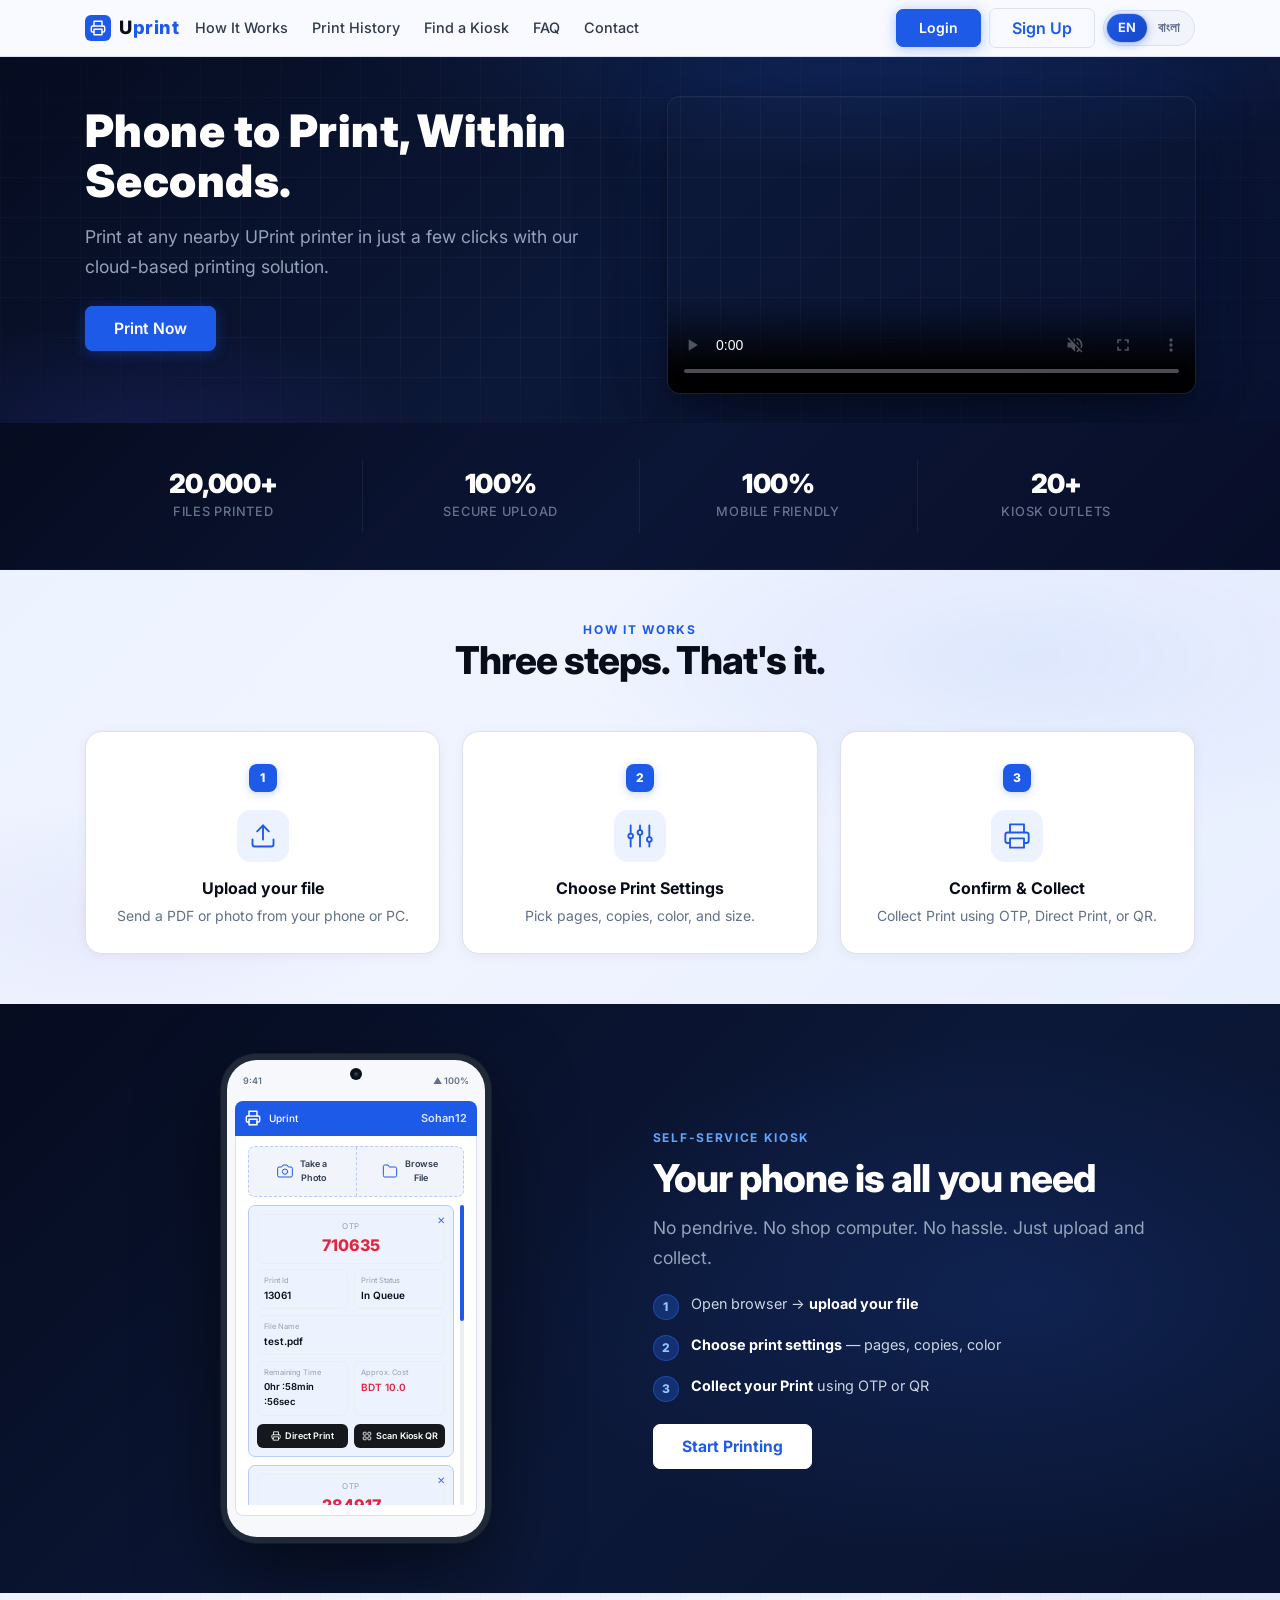
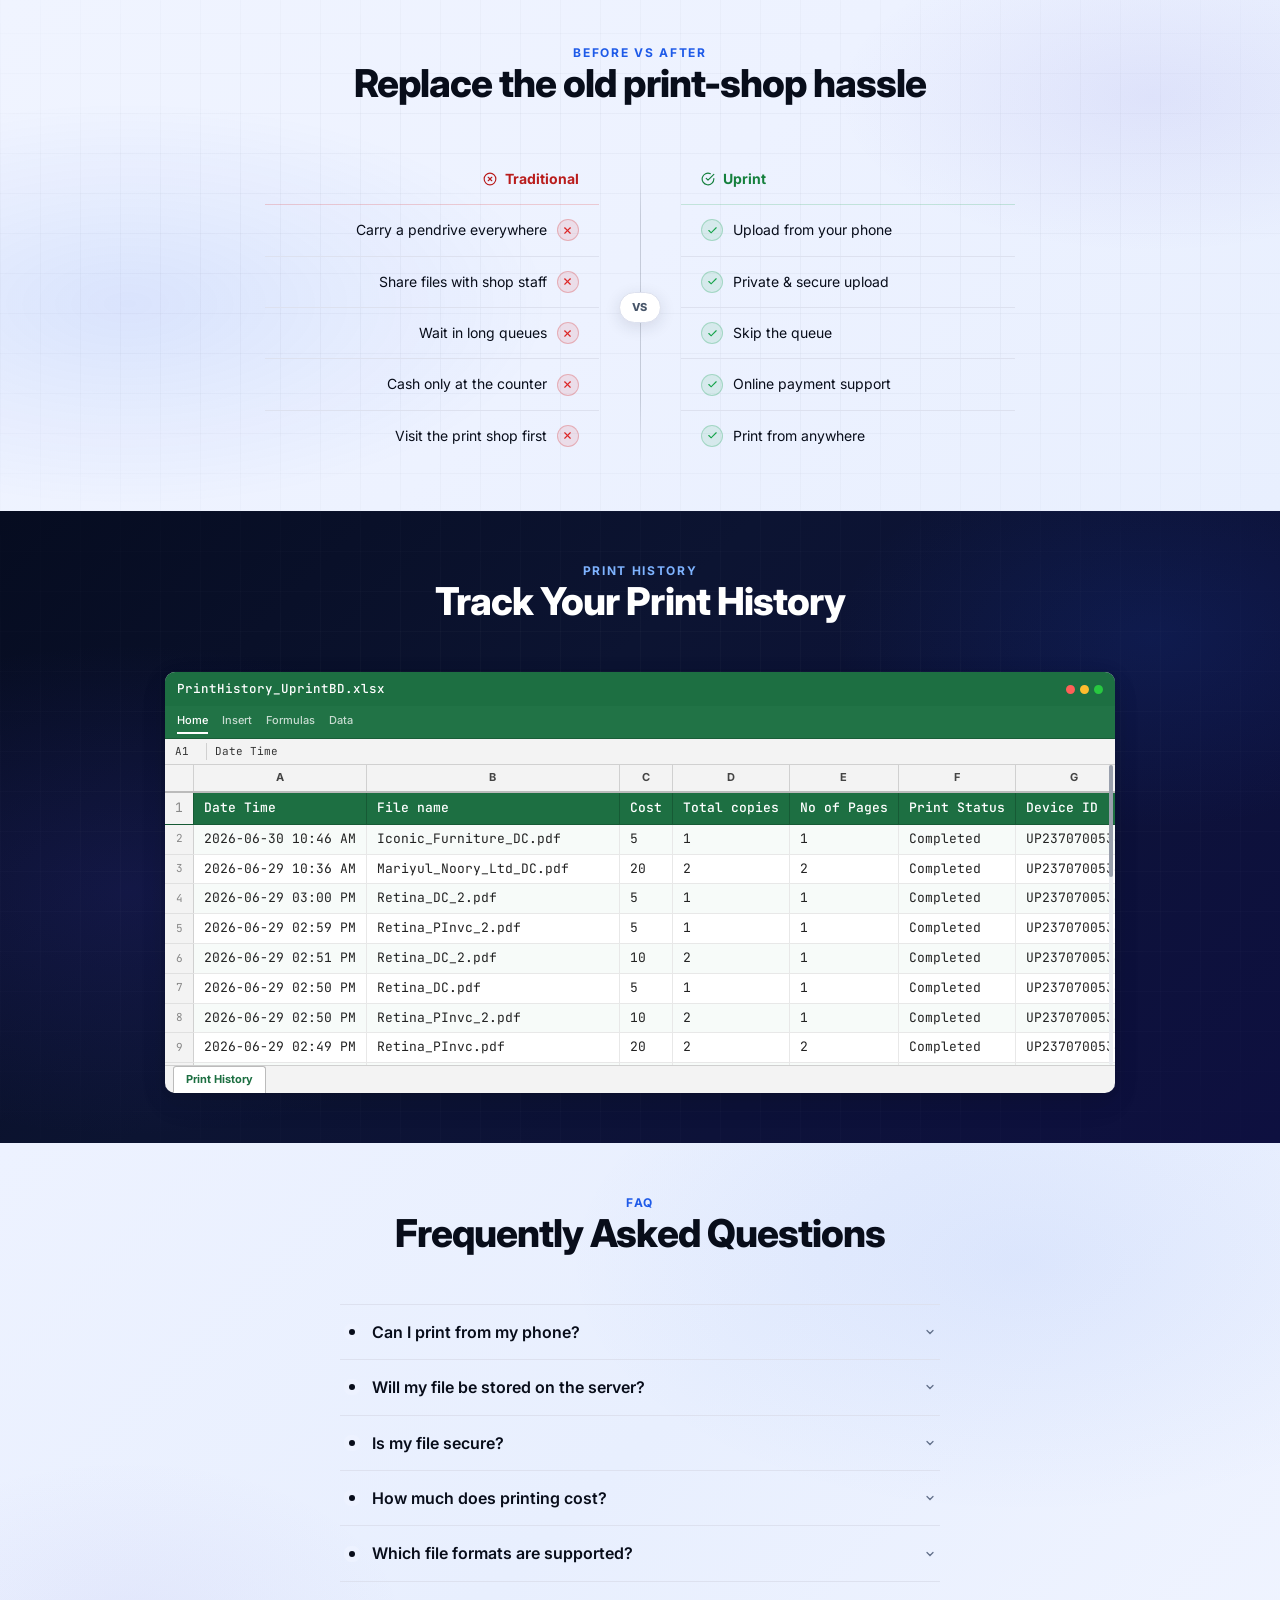
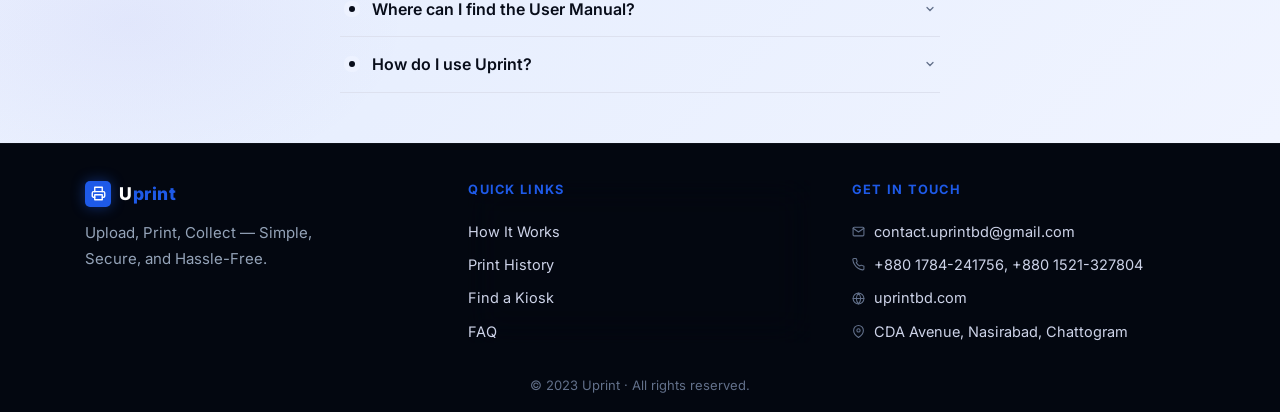
==== commit dd35b4fe: "updated year" ====
--- a/index.html
+++ b/index.html
@@ -4,7 +4,7 @@
 <head>
     <meta charset="UTF-8" />
     <meta name="viewport" content="width=device-width, initial-scale=1.0" />
-    <title>A Cloud Based Printing System</title>
+    <title>Cloud Based Printing System</title>
     <meta name="description"
         content="A cloud based printing solution that enables users to print from any nearby uprint kiosk." />
     <meta property="og:title" content="A Cloud Based Printing System" />
@@ -1134,7 +1134,7 @@
 
             <div class="footer-bottom">
                 <div class="footer-bottom-inner">
-                    <span>© 2026 Uprint · All rights reserved.</span>
+                    <span>© 2023 Uprint · All rights reserved.</span>
                 </div>
             </div>
 
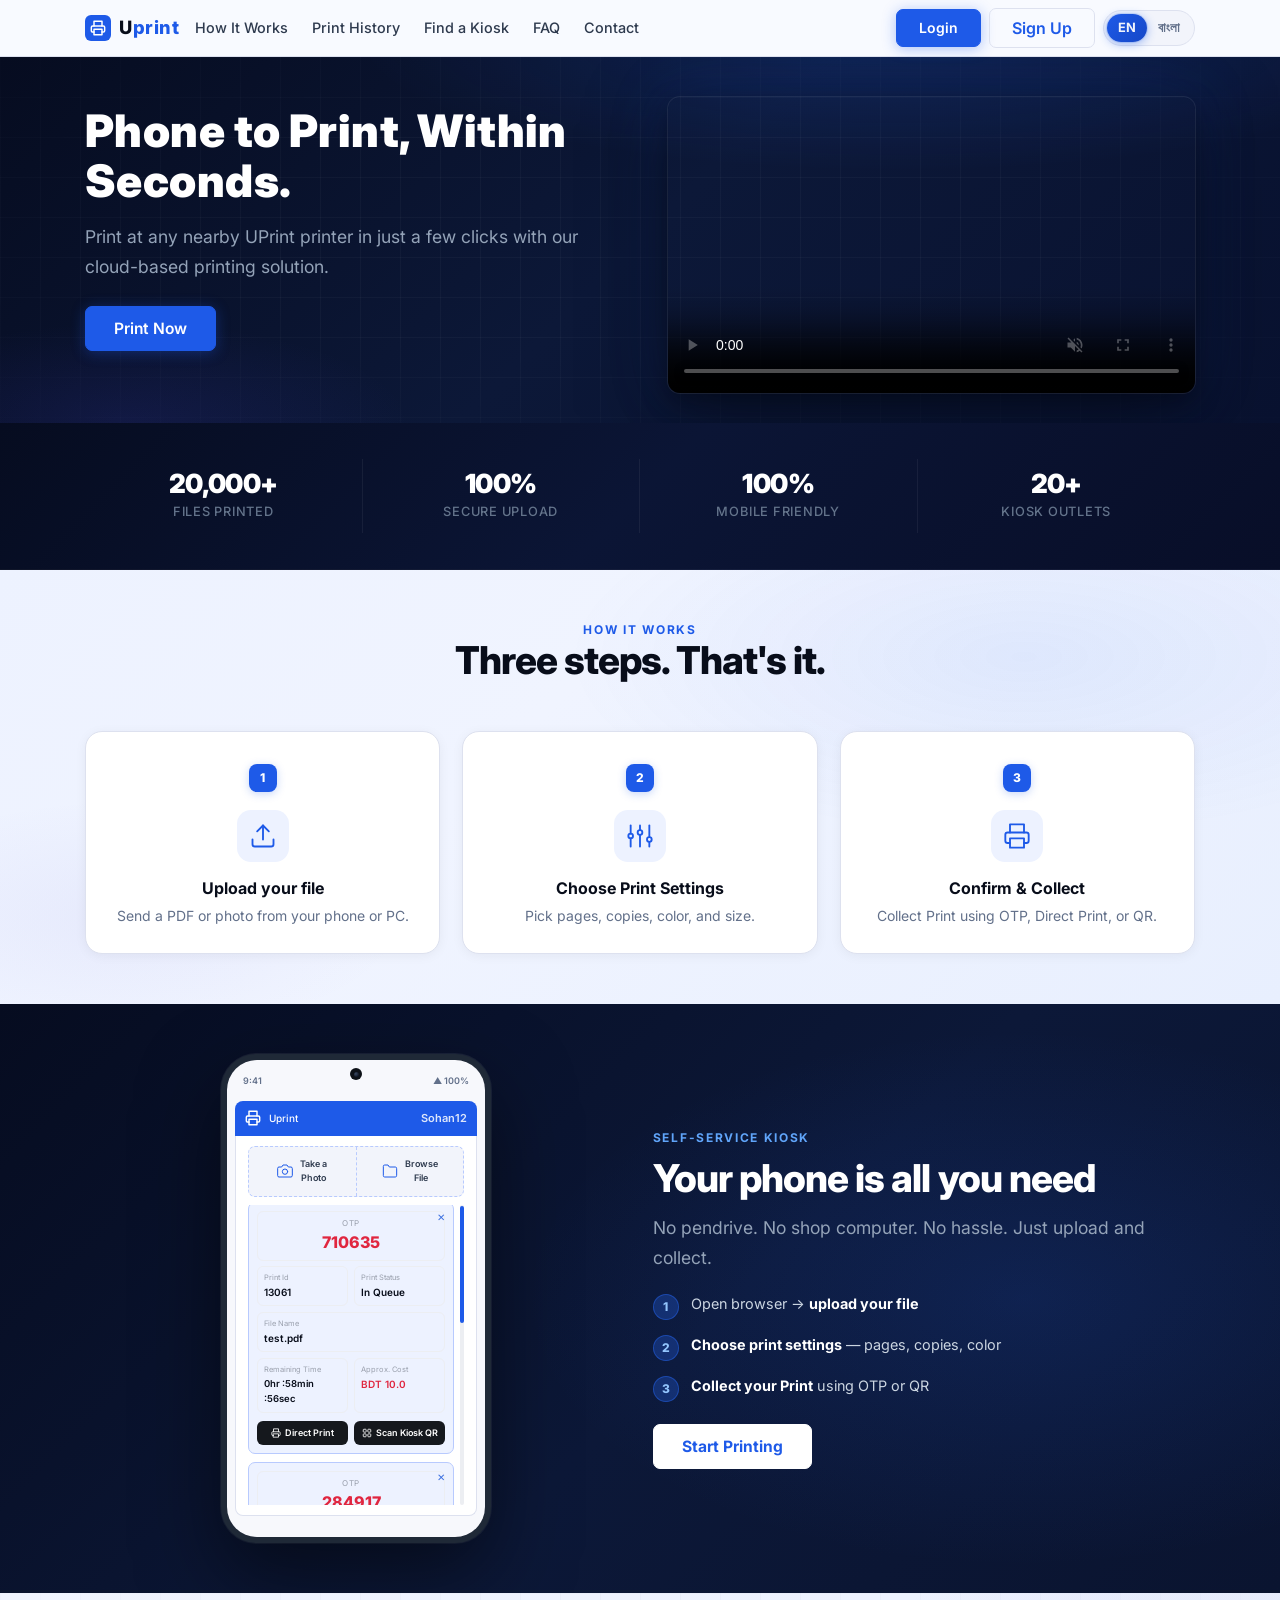
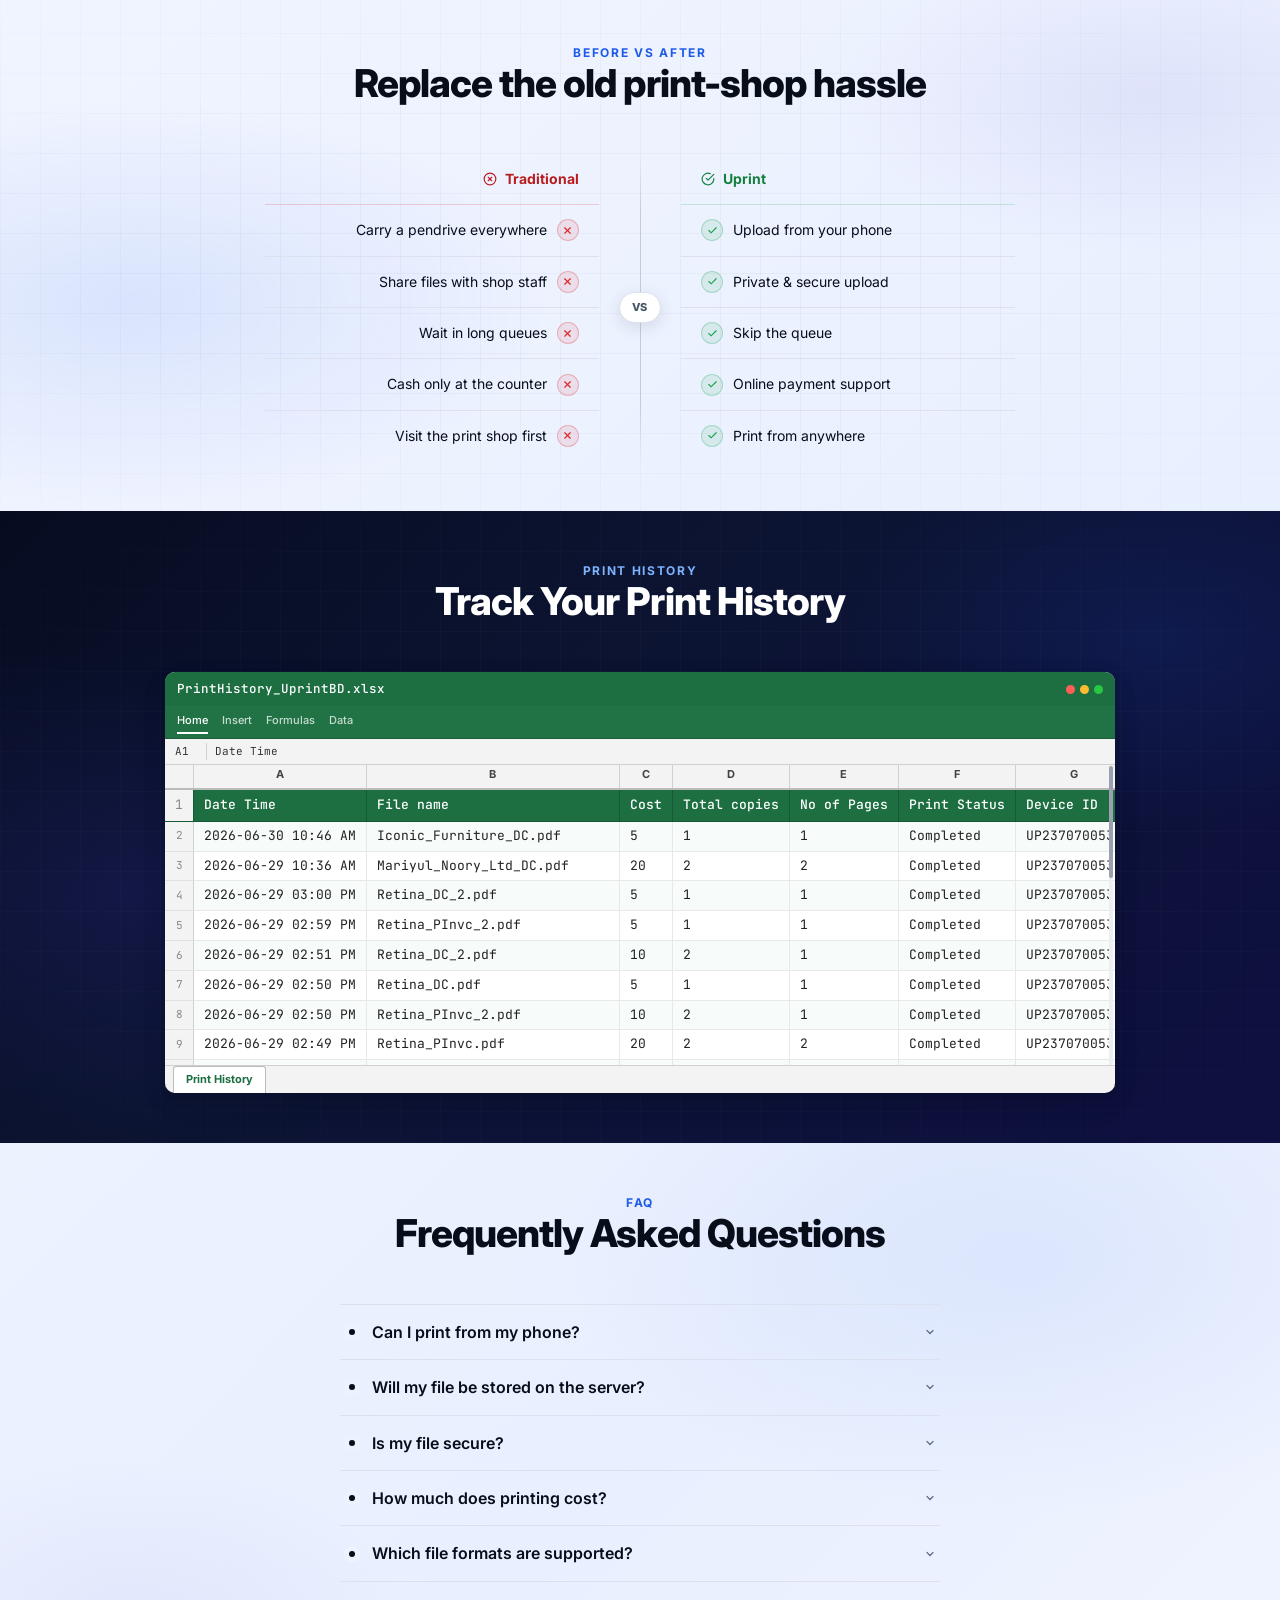
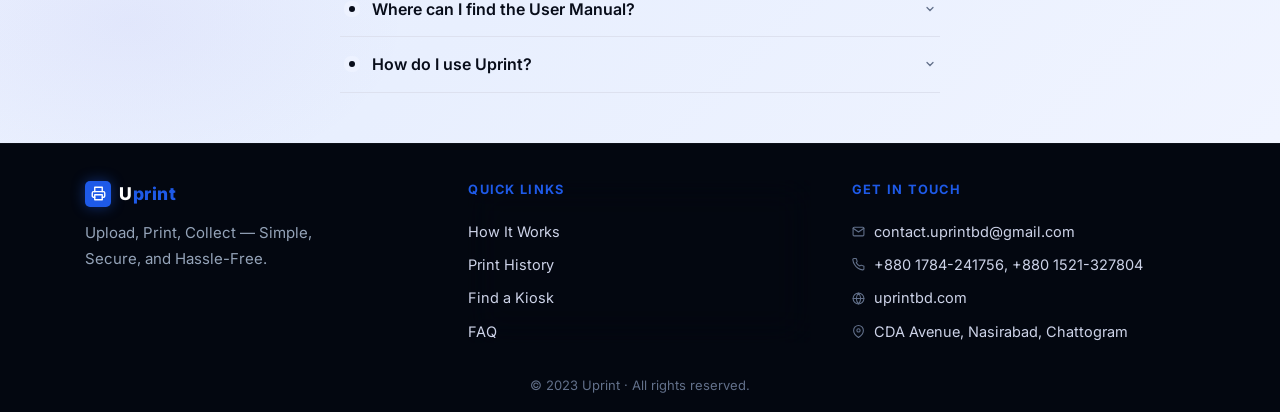
==== commit 3a4b745c: "Fix video source for Bengali version in index.html" ====
--- a/index.html
+++ b/index.html
@@ -108,7 +108,7 @@
                 <div class="hero-mockup-wrap">
                     <div class="hero-video-wrap">
                         <video id="hero-video" src="workflow.mp4" data-src-en="workflow.mp4"
-                            data-src-bn="workflow_bn.mp4" loop muted controls playsinline autoplay preload="auto"
+                            data-src-bn="workflow.mp4" loop muted controls playsinline autoplay preload="auto"
                             poster="{% static 'img/poster.jpeg' %}">
                         </video>
                     </div>
@@ -1146,4 +1146,4 @@
 
 </body>
 
-</html>+</html>
